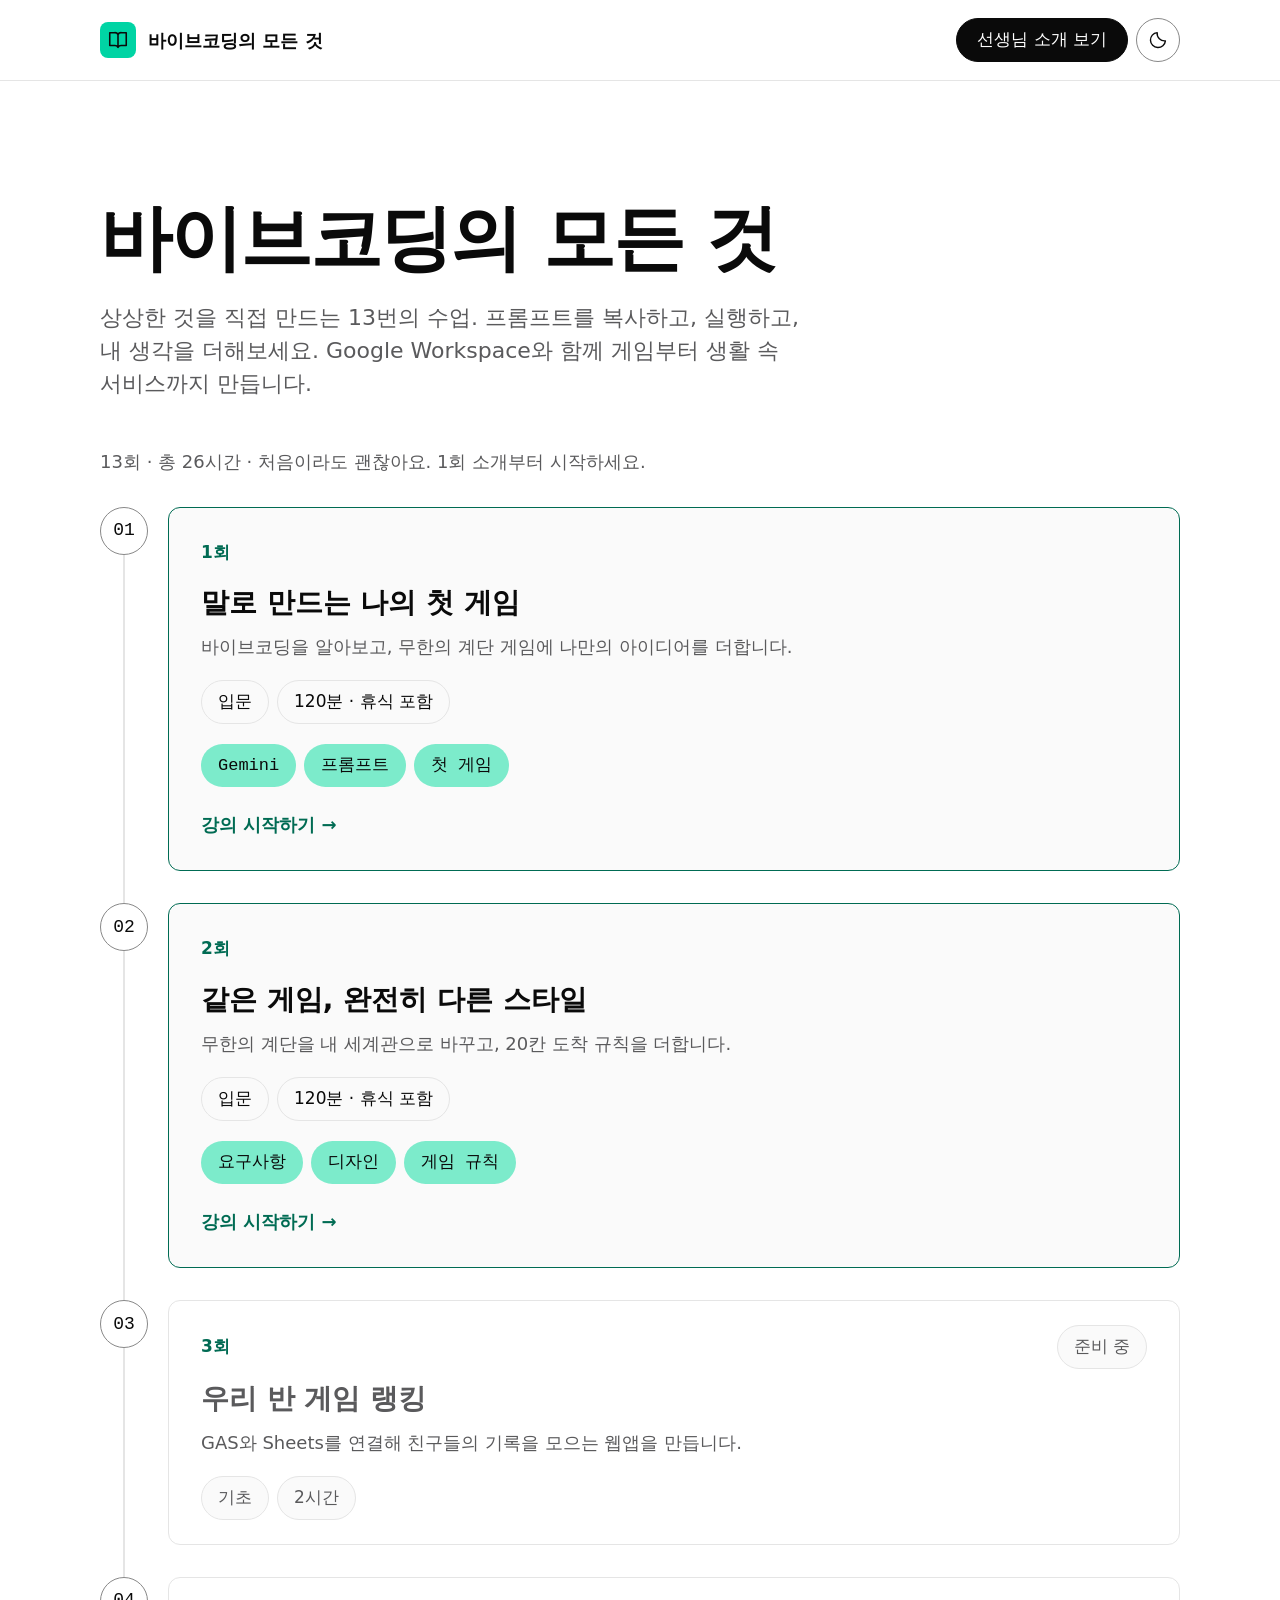
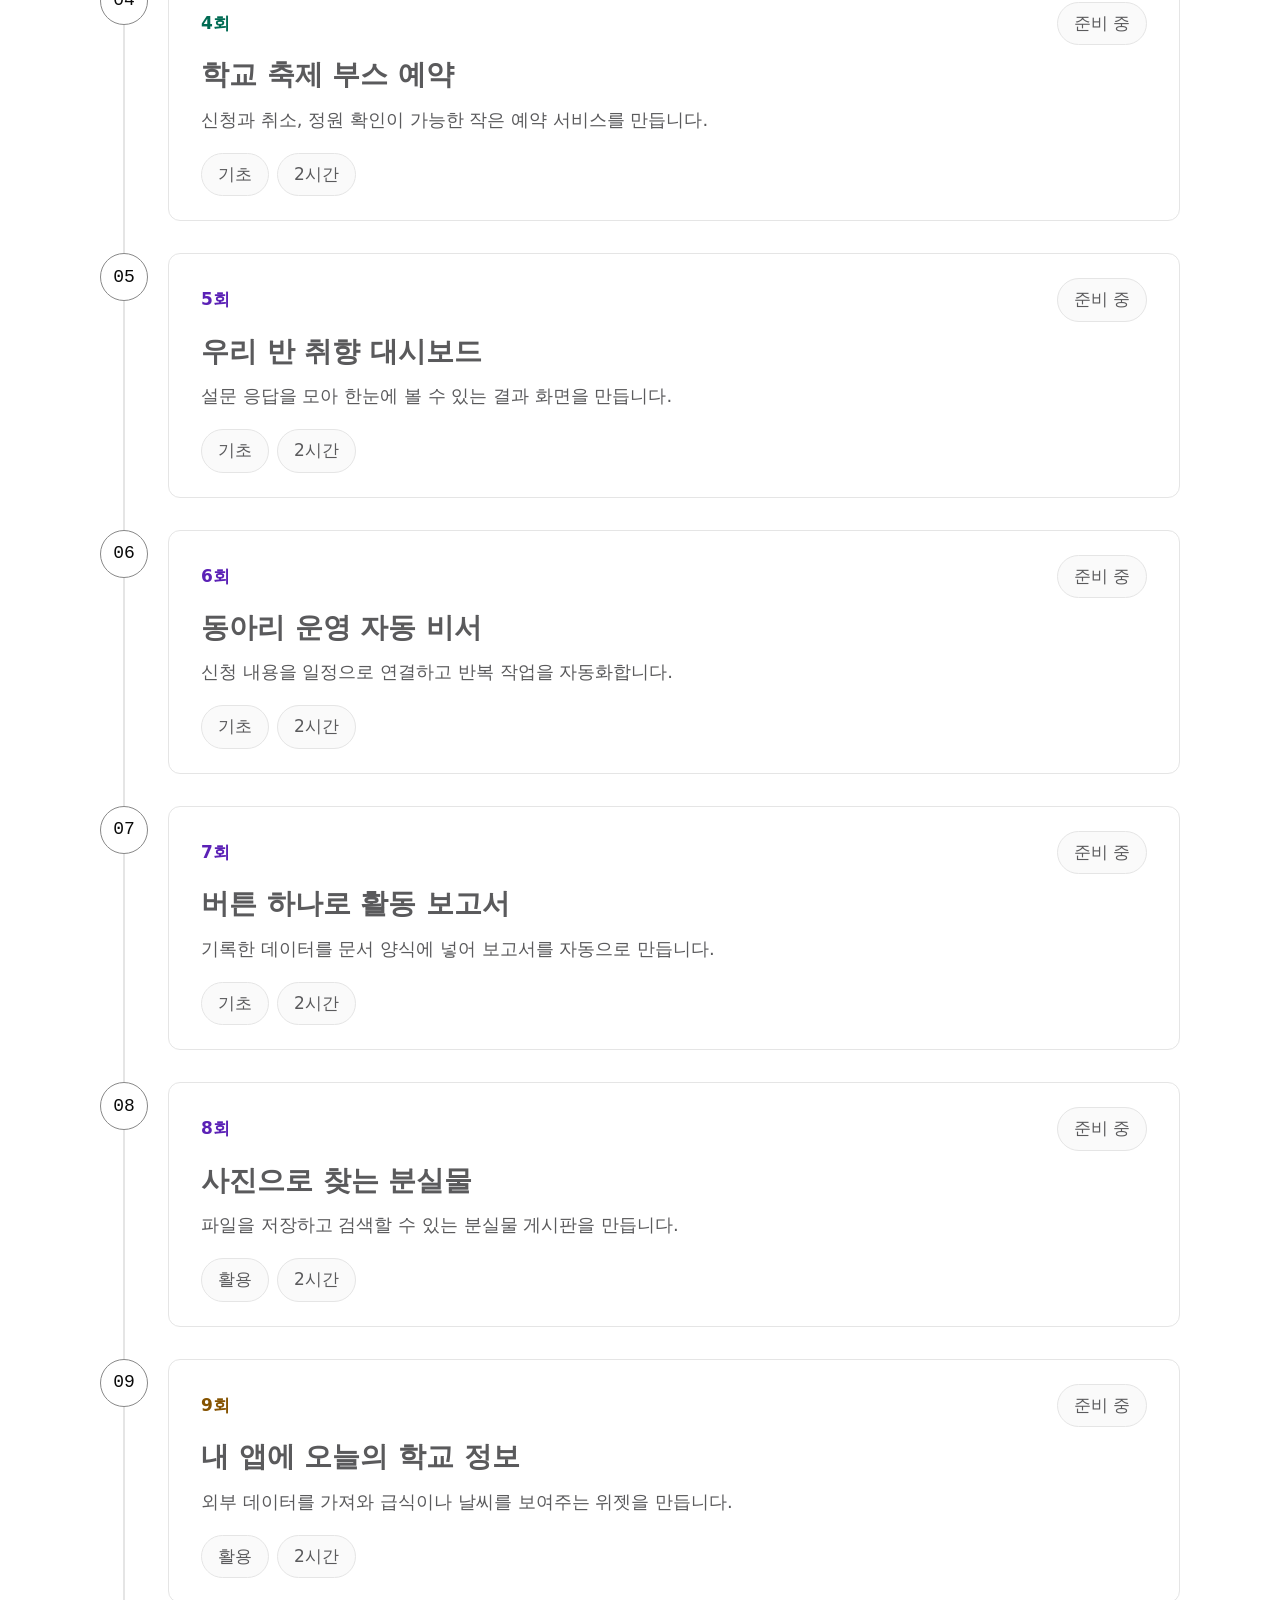
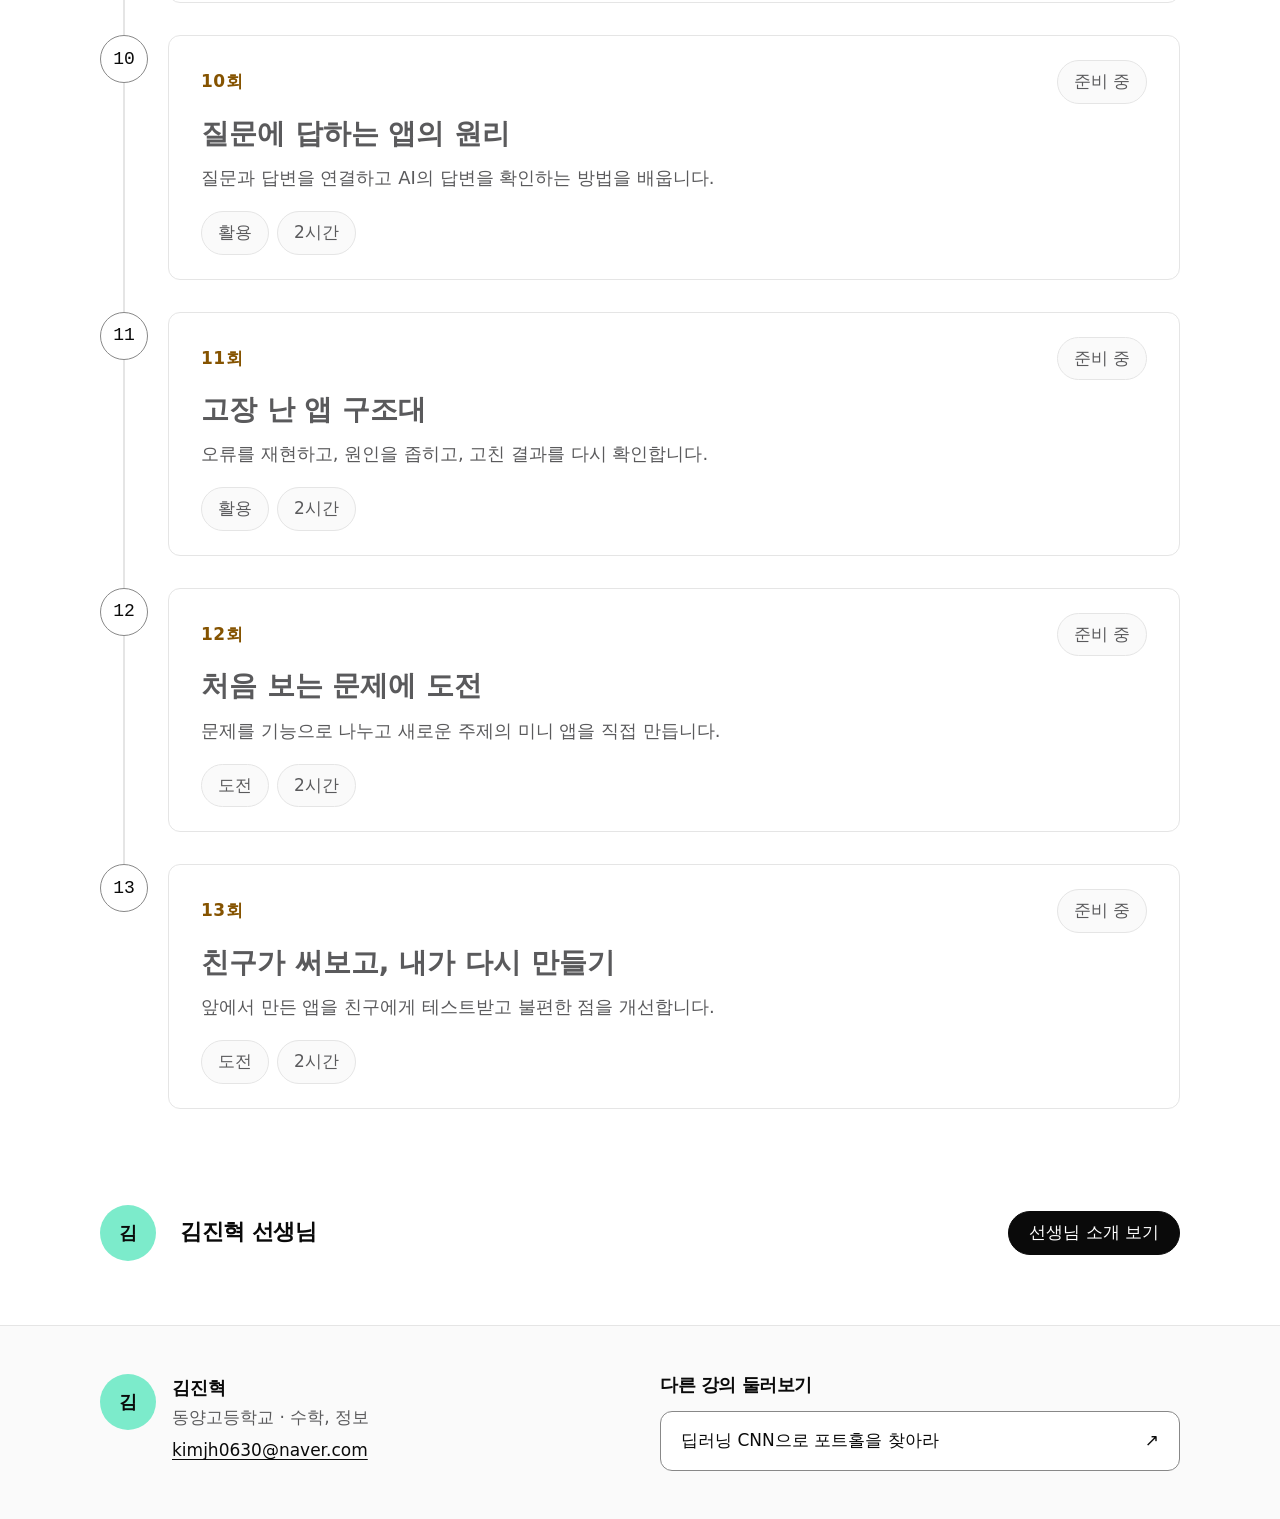
==== index.html @ 93f7975e "feat: 바이브코딩 강의 시리즈 구성 및 1·2회 자료 추가" ====
<!doctype html>
<html lang="ko">
<head>
  <meta charset="utf-8">
  <meta name="viewport" content="width=device-width, initial-scale=1">
  <meta name="description" content="Google Workspace와 함께 만드는 13회 바이브코딩 수업. 1회부터 차례대로 시작하세요.">
  <meta name="color-scheme" content="light dark">
  <title>바이브코딩의 모든 것</title>
  <link rel="icon" href="data:,">
  <link rel="stylesheet" href="assets/css/tokens.css">
  <link rel="stylesheet" href="assets/css/base.css">
  <link rel="stylesheet" href="assets/css/lecture.css">
  <!-- 일반 스크립트를 사용하므로 file://에서도 데이터를 읽을 수 있습니다. -->
  <script src="data/site.js" defer></script>
  <script src="assets/js/shared.js" defer></script>
  <script src="assets/js/widgets.js" defer></script>
</head>
<body>
  <a class="skip-link" href="#main">본문으로 건너뛰기</a>
  <div class="scroll-progress" aria-hidden="true"><div class="scroll-progress__fill" data-progress></div></div>
  <header class="site-header" data-header>
    <div class="container header-inner">
      <a class="brand" href="#top" aria-label="강의 처음으로">
        <span class="brand-mark" aria-hidden="true">
          <svg width="22" height="22" viewBox="0 0 24 24" fill="none" stroke="currentColor" stroke-width="1.7" stroke-linecap="round" stroke-linejoin="round"><path d="M12 5v15M3 4h5a4 4 0 0 1 4 2 4 4 0 0 1 4-2h5v14h-5a4 4 0 0 0-4 2 4 4 0 0 0-4-2H3Z"/></svg>
        </span>
        <span class="brand-title" data-lecture-title></span>
      </a>
      <!-- shared.js가 본문의 .lecture-section을 수집해 링크를 생성합니다. -->
      <nav class="section-nav" aria-label="강의 섹션" data-section-nav></nav>
      <div class="header-actions">
        <button class="button" type="button" data-presentation-toggle>발표 모드 <kbd>P</kbd></button>
        <button class="button button-primary" type="button" data-open-instructor>선생님 소개 보기</button>
        <button class="button button-icon" type="button" data-theme-toggle aria-label="테마 전환">
          <svg data-theme-icon width="20" height="20" viewBox="0 0 24 24" fill="none" stroke="currentColor" stroke-width="1.7" stroke-linecap="round" stroke-linejoin="round" aria-hidden="true"><path d="M20.9 13a9 9 0 0 1-9.9-9.9A9 9 0 1 0 20.9 13Z"/></svg>
        </button>
      </div>
    </div>
  </header>

  <main id="main" tabindex="-1"><div class="container"><section class="hero" id="top"><h1>바이브코딩의 모든 것</h1><p class="hero-subtitle">프롬프트를 복사하고, 실행하고, 내 생각을 더하는 13번의 수업.</p><p><a href="lesson-01/index.html">1회 · 말로 만드는 나의 첫 게임</a></p><p><a href="lesson-02/index.html">2회 · 같은 게임, 완전히 다른 스타일</a></p></section></div></main>

  <footer class="site-footer">
    <div class="container footer-grid">
      <div class="footer-instructor">
        <div data-instructor-avatar></div>
        <div>
          <strong data-instructor-name></strong>
          <p data-instructor-affiliation></p>
          <a class="footer-email" data-instructor-email></a>
        </div>
      </div>
      <div data-other-lectures-region>
        <h2 class="footer-heading">다른 강의 둘러보기</h2>
        <div class="other-lectures" data-other-lectures></div>
      </div>
    </div>
  </footer>
  <!-- 선생님 소개 모달의 내용은 shared.js가 SITE.instructor로 한 번만 생성합니다. -->
  <div class="sr-only" role="status" aria-live="polite" data-copy-status></div>
  <noscript>강의 정보와 인터랙션을 표시하려면 브라우저에서 JavaScript를 켜 주세요.</noscript>
</body>
</html>
---- assets/css/tokens.css ----
/* ★ 공통 자산: 템플릿 원본에서만 수정하고 sync-shared.sh 또는 sync-shared.ps1로 강의 저장소에 배포합니다.
 * DESIGN.md의 Mintlify 토큰과 교실·오프라인 적용 규칙을 구현하는 유일한 토큰 소스입니다.
 * 각 강의는 이 파일을 수정하지 않고 data/site.js에서 accent를 선택합니다.
 */
:root {
  color-scheme: light;
  --bg: #ffffff;
  --surface: #f7f7f7;
  --surface-2: #fafafa;
  --border: #e5e5e5;
  --text: #0a0a0a;
  --text-muted: #5a5a5c;
  --accent: #00d4a4;
  --accent-soft: #7cebcb;
  --accent-ink: #0a0a0a;
  --accent-text: #006b53;
  --warn: #855300;
  --warn-soft: #fff4df;
  --control-border: #888888;
  --code-bg: #1c1c1e;
  --code-text: #ffffff;
  --code-muted: #b3b3b3;
  --code-border: #5a5a5c;
  --code-highlight: #303b37;
  --syntax-keyword: #ceb5ff;
  --syntax-string: #7cebcb;
  --syntax-number: #ffd08a;
  --syntax-function: #a8d5ff;
  --backdrop: rgb(10 10 10 / 65%);
  --shadow-dialog: 0 24px 48px -8px rgb(0 0 0 / 24%);

  --font-sans: system-ui, "Pretendard", "Apple SD Gothic Neo", "Malgun Gothic", sans-serif;
  --font-mono: ui-monospace, "D2Coding", "Consolas", monospace;
  --font-body: 1.125rem; /* 18px: Mintlify subtitle, 교실 본문 최소 17px 충족 */
  --font-small: 1.0625rem;
  --font-code: 0.9375rem; /* 15px: 교실 코드 최소 크기 */
  --font-hero: 4.5rem;
  --font-section: 2.25rem;
  --font-card: 1.375rem;
  --weight-medium: 500;
  --weight-heading: 600;
  --leading-body: 1.5;
  --leading-hero: 1.05;
  --leading-heading: 1.2;
  --tracking-hero: -2px;
  --tracking-heading: -0.5px;

  --radius-sm: 6px;
  --radius-md: 8px;
  --radius-lg: 12px;
  --radius-pill: 9999px;
  --space-1: 4px;
  --space-2: 8px;
  --space-3: 12px;
  --space-4: 16px;
  --space-5: 20px;
  --space-6: 24px;
  --space-7: 32px;
  --space-8: 40px;
  --space-section-sm: 48px;
  --space-section: 64px;
  --space-section-lg: 96px;
  --space-hero: 120px;
  --maxw: 1080px;
  --header-offset: 88px; /* shared.js가 실제 헤더 높이에 맞춥니다. */
  --duration-fast: 180ms;
  --duration-reveal: 450ms;
  --reveal-distance: 16px;
}

/* 시스템 테마는 저장한 선택이 없을 때만 적용됩니다. */
@media (prefers-color-scheme: dark) {
  :root:not([data-theme="light"]) {
    color-scheme: dark;
    --bg: #0a0a0a;
    --surface: #1c1c1e;
    --surface-2: #141414;
    --border: #3a3a3c;
    --text: #ffffff;
    --text-muted: #b3b3b3;
    --warn: #ffd08a;
    --warn-soft: #332710;
  }
}

:root[data-theme="dark"] {
  color-scheme: dark;
  --bg: #0a0a0a;
  --surface: #1c1c1e;
  --surface-2: #141414;
  --border: #3a3a3c;
  --text: #ffffff;
  --text-muted: #b3b3b3;
  --warn: #ffd08a;
  --warn-soft: #332710;
}

/* 밝은 액센트 면에는 어두운 글자를 사용해 AA 대비를 확보합니다. */
[data-accent="neon-green"] {
  --accent: #00d4a4;
  --accent-soft: #7cebcb;
  --accent-text: #006b53;
}

[data-accent="violet"] {
  --accent: #a855f7;
  --accent-soft: #ede9fe;
  --accent-text: #5b21b6;
}

[data-accent="amber"] {
  --accent: #f59e0b;
  --accent-soft: #fff4df;
  --accent-text: #855300;
}

@media (prefers-color-scheme: dark) {
  :root:not([data-theme="light"]) [data-accent="neon-green"] { --accent-text: #7cebcb; }
  :root:not([data-theme="light"]) [data-accent="violet"] { --accent-text: #c4b5fd; }
  :root:not([data-theme="light"]) [data-accent="amber"] { --accent-text: #ffd08a; }
}

:root[data-theme="dark"] [data-accent="neon-green"] { --accent-text: #7cebcb; }
:root[data-theme="dark"] [data-accent="violet"] { --accent-text: #c4b5fd; }
:root[data-theme="dark"] [data-accent="amber"] { --accent-text: #ffd08a; }

@media (prefers-reduced-motion: reduce) {
  :root {
    --duration-fast: 0s;
    --duration-reveal: 0s;
    --reveal-distance: 0px;
  }
}
---- assets/css/base.css ----
/* ★ 공통 자산: 템플릿 원본에서만 수정하고 sync-shared.sh 또는 sync-shared.ps1로 강의 저장소에 배포합니다.
 * 공통 레이아웃·타이포·컴포넌트입니다. 강의별 변경은 lecture.css에 작성합니다.
 * 컬러·폰트·간격 값의 단일 소스는 tokens.css입니다.
 */
*, *::before, *::after { box-sizing: border-box; }
html { scroll-behavior: smooth; scroll-padding-top: var(--header-offset); }
body {
  margin: 0;
  background: var(--bg);
  color: var(--text);
  font-family: var(--font-sans);
  font-size: var(--font-body);
  line-height: var(--leading-body);
  overflow-wrap: anywhere;
  word-break: keep-all;
}
button, input, textarea, select { font: inherit; }
kbd { font: inherit; }
button, a { -webkit-tap-highlight-color: transparent; }
button { cursor: pointer; }
a { color: inherit; text-underline-offset: 0.2em; }
button, a { touch-action: manipulation; }
button:focus-visible, a:focus-visible, [tabindex]:focus-visible {
  outline: 3px solid var(--accent-text);
  outline-offset: 4px;
}
img, svg { display: block; max-width: 100%; }
svg { flex-shrink: 0; }
h1, h2, h3, p { margin: 0; }
h1, h2, h3 { font-weight: var(--weight-heading); text-wrap: balance; }
h1 { font-size: var(--font-hero); line-height: var(--leading-hero); letter-spacing: var(--tracking-hero); }
h2 { font-size: var(--font-section); line-height: var(--leading-heading); letter-spacing: var(--tracking-heading); }
h3 { font-size: var(--font-card); line-height: 1.3; }
[hidden] { display: none !important; }
::selection { color: var(--accent-ink); background: var(--accent-soft); }
.container { width: min(var(--maxw), calc(100% - var(--space-7) * 2)); margin-inline: auto; }
.sr-only {
  position: absolute;
  width: 1px;
  height: 1px;
  padding: 0;
  margin: -1px;
  overflow: hidden;
  clip-path: inset(50%);
  white-space: nowrap;
  border: 0;
}
.skip-link {
  position: fixed;
  top: var(--space-3);
  left: var(--space-4);
  z-index: 100;
  padding: var(--space-3) var(--space-5);
  border-radius: var(--radius-pill);
  color: var(--accent-ink);
  background: var(--accent);
  transform: translateY(-180%);
}
.skip-link:focus { transform: translateY(0); }
.scroll-progress { position: fixed; inset: 0 0 auto; height: 4px; z-index: 60; pointer-events: none; }
.scroll-progress__fill { width: 100%; height: 100%; background: var(--accent); transform: scaleX(0); transform-origin: left; }
.site-header { position: sticky; top: 0; z-index: 30; background: var(--bg); border-bottom: 1px solid var(--border); }
.header-inner { display: flex; align-items: center; gap: var(--space-5); min-height: 80px; padding-block: var(--space-3); }
.brand { display: flex; align-items: center; gap: var(--space-3); min-width: 0; margin-right: auto; text-decoration: none; font-weight: var(--weight-heading); }
.brand-mark { display: grid; place-items: center; flex-shrink: 0; width: 36px; height: 36px; color: var(--accent-ink); background: var(--accent); border-radius: var(--radius-md); }
.brand-title { max-width: 210px; overflow: hidden; text-overflow: ellipsis; white-space: nowrap; }
.section-menu { position: relative; flex-shrink: 0; }
.section-menu-controls { display: flex; align-items: center; gap: var(--space-3); }
.section-menu-toggle[aria-expanded="true"] { border-color: var(--accent-text); background: var(--surface); }
.hamburger-icon { display: grid; align-content: space-between; flex-shrink: 0; width: 20px; height: 16px; }
.hamburger-icon span { width: 100%; height: 2px; border-radius: var(--radius-pill); background: currentColor; }
.section-progress { min-width: 4.5em; color: var(--text-muted); font-family: var(--font-mono); font-size: var(--font-code); font-variant-numeric: tabular-nums; white-space: nowrap; }
.section-nav {
  position: absolute;
  top: calc(100% + var(--space-2));
  right: 0;
  z-index: 50;
  display: grid;
  gap: var(--space-1);
  width: min(360px, calc(100vw - var(--space-4) * 2));
  max-height: min(70vh, calc(100dvh - var(--header-offset) - var(--space-4)));
  padding: var(--space-2);
  overflow-y: auto;
  overscroll-behavior: contain;
  border: 1px solid var(--control-border);
  border-radius: var(--radius-lg);
  background: var(--bg);
  box-shadow: var(--shadow-dialog);
}
.section-nav a {
  display: flex;
  align-items: center;
  gap: var(--space-3);
  min-height: 48px;
  padding: var(--space-3) var(--space-4);
  border-radius: var(--radius-md);
  color: var(--text-muted);
  font-size: max(1rem, var(--font-small));
  font-weight: var(--weight-medium);
  text-decoration: none;
}
.section-nav a:hover { color: var(--text); background: var(--surface); }
.section-nav a[aria-current="location"] { color: var(--accent-ink); background: var(--accent-soft); }
.section-check { display: inline-grid; place-items: center; flex-shrink: 0; width: 1.5rem; height: 1.5rem; border-radius: var(--radius-pill); background: var(--accent-soft); color: var(--accent-ink); font-size: 0.875rem; font-weight: var(--weight-heading); }
.header-actions { display: flex; align-items: center; flex-shrink: 0; gap: var(--space-2); }
.button {
  display: inline-flex;
  align-items: center;
  justify-content: center;
  gap: var(--space-2);
  min-height: 44px;
  padding: var(--space-2) var(--space-5);
  border: 1px solid var(--control-border);
  border-radius: var(--radius-pill);
  background: var(--bg);
  color: var(--text);
  font-size: var(--font-small);
  font-weight: var(--weight-medium);
  text-decoration: none;
}
.button:hover { background: var(--surface); }
.button-primary { background: var(--text); border-color: var(--text); color: var(--bg); }
.button-primary:hover { background: var(--text-muted); }
.button-icon { width: 44px; padding: 0; flex-shrink: 0; }
.hero { padding-block: var(--space-section-lg) var(--space-section); }
.kicker { display: flex; align-items: center; gap: var(--space-2); font-size: var(--font-small); font-weight: var(--weight-heading); letter-spacing: 0.5px; color: var(--accent-text); }
.hero .kicker::before { content: ""; width: 8px; height: 8px; border-radius: var(--radius-pill); background: currentColor; }
.hero h1 { margin-top: var(--space-6); max-width: 960px; }
.hero-subtitle { margin-top: var(--space-6); color: var(--text-muted); font-size: 1.375rem; max-width: 720px; }
.hero-meta { display: flex; flex-wrap: wrap; gap: var(--space-2); margin-top: var(--space-7); }
.badge { display: inline-flex; align-items: center; gap: var(--space-2); padding: var(--space-2) var(--space-4); border: 1px solid var(--border); border-radius: var(--radius-pill); font-size: var(--font-small); background: var(--surface-2); }
.badge-tag { background: var(--accent-soft); border-color: transparent; color: var(--accent-ink); font-family: var(--font-mono); }
.hero-byline { display: flex; flex-wrap: wrap; align-items: center; gap: var(--space-3); margin-top: var(--space-7); color: var(--text-muted); font-size: var(--font-small); }
.text-button { padding: 0; border: 0; background: transparent; color: var(--text); font-size: inherit; text-decoration: underline; text-underline-offset: 0.2em; min-height: 44px; }
.lecture-section { padding-block: var(--space-section); border-top: 1px solid var(--border); scroll-margin-top: var(--space-4); }
.section-heading { margin-bottom: var(--space-7); }
.section-heading h2 { margin-top: var(--space-3); }
.section-description { margin-top: var(--space-4); color: var(--text-muted); }
.example-stack { display: grid; gap: var(--space-6); }
.card-grid { display: grid; grid-template-columns: repeat(3, minmax(0, 1fr)); gap: var(--space-4); }
.card { position: relative; display: block; padding: var(--space-6); border: 1px solid var(--border); border-radius: var(--radius-lg); background: var(--surface-2); color: var(--text); text-decoration: none; }
.card[status="ready"]:hover { background: var(--surface); border-color: var(--control-border); }
.card[status="coming"] { opacity: 0.58; pointer-events: none; cursor: not-allowed; }
.status-badge { position: absolute; top: var(--space-4); right: var(--space-4); padding: var(--space-1) var(--space-3); border-radius: var(--radius-pill); background: var(--border); color: var(--text); font-size: var(--font-code); font-weight: var(--weight-medium); }
.card[status="coming"] h3 { padding-right: 5.5rem; }
.card p { margin-top: var(--space-3); color: var(--text-muted); }
.media-figure { margin: 0; border: 1px solid var(--border); border-radius: var(--radius-lg); overflow: hidden; background: var(--surface-2); }
.media-figure img { width: 100%; height: auto; }
.figure-placeholder { display: grid; place-items: center; aspect-ratio: 16 / 9; padding: var(--space-6); background: var(--surface); color: var(--text-muted); font-family: var(--font-mono); font-size: var(--font-code); }
.media-figure figcaption { padding: var(--space-4) var(--space-5); color: var(--text-muted); font-size: var(--font-small); }
.callout { display: flex; gap: var(--space-3); padding: var(--space-5) var(--space-6); border: 1px solid var(--border); border-radius: var(--radius-lg); background: var(--surface); }
.callout-icon { display: grid; place-items: center; flex-shrink: 0; width: 28px; height: 28px; color: var(--accent-text); }
.callout strong { display: block; margin-bottom: var(--space-1); font-weight: var(--weight-heading); }
.callout p { color: var(--text-muted); }
.callout-warn { background: var(--warn-soft); }
.callout-warn .callout-icon, .callout-warn strong, .callout-warn p { color: var(--warn); }
code, pre { font-family: var(--font-mono); font-size: var(--font-code); word-break: normal; overflow-wrap: normal; }
:not(pre) > code { padding: 2px var(--space-1); border: 1px solid var(--border); border-radius: var(--radius-sm); background: var(--surface); }
pre[data-code] { margin: 0; padding: var(--space-5) 0; border-radius: var(--radius-md); overflow: auto; tab-size: 4; background: var(--code-bg); color: var(--code-text); line-height: 1.7; }
pre[data-code]:not([data-code-ready]) { padding: var(--space-5); }
.code-block { min-width: 0; overflow: hidden; background: var(--code-bg); color: var(--code-text); border-radius: var(--radius-md); }
.code-toolbar { display: flex; align-items: center; justify-content: space-between; gap: var(--space-4); padding: var(--space-2) var(--space-5); border-bottom: 1px solid var(--code-border); }
.code-label { color: var(--code-muted); font-family: var(--font-mono); font-size: var(--font-code); }
.copy-button { min-width: 76px; min-height: 44px; padding: var(--space-2) var(--space-3); border: 1px solid var(--code-muted); border-radius: var(--radius-pill); color: var(--code-text); background: transparent; font-size: var(--font-code); }
.copy-button:hover { background: var(--code-highlight); }
.code-block :focus-visible { outline-color: var(--code-text); }
.code-block pre { border-radius: 0; }
.code-block pre > code { display: block; width: max-content; min-width: 100%; }
.code-line { display: flex; min-height: 1.7em; padding-right: var(--space-5); }
.code-line.is-highlighted { background: var(--code-highlight); }
.line-number { flex: 0 0 3.5em; text-align: right; padding-inline: var(--space-2) var(--space-4); color: var(--code-muted); user-select: none; }
.line-content { white-space: pre; }
.syntax-comment { color: var(--code-muted); }
.syntax-keyword { color: var(--syntax-keyword); }
.syntax-string { color: var(--syntax-string); }
.syntax-number { color: var(--syntax-number); }
.syntax-function { color: var(--syntax-function); }
.site-footer { padding-block: var(--space-section-sm); border-top: 1px solid var(--border); background: var(--surface-2); }
.footer-grid { display: grid; grid-template-columns: 1fr 1fr; gap: var(--space-8); }
.footer-instructor { display: flex; gap: var(--space-4); align-items: flex-start; }
.footer-instructor p { margin-top: var(--space-1); color: var(--text-muted); font-size: var(--font-small); }
.footer-email { display: inline-block; margin-top: var(--space-2); font-size: var(--font-small); }
.footer-heading { font-size: var(--font-body); margin-bottom: var(--space-4); }
.other-lectures { display: grid; gap: var(--space-3); }
.lecture-link { display: flex; justify-content: space-between; align-items: center; gap: var(--space-4); padding: var(--space-4) var(--space-5); border: 1px solid var(--control-border); border-radius: var(--radius-lg); text-decoration: none; background: var(--bg); font-size: var(--font-small); }
.lecture-link:hover { background: var(--surface); }
.avatar { position: relative; display: grid; place-items: center; flex-shrink: 0; width: 56px; height: 56px; overflow: hidden; border-radius: var(--radius-pill); background: var(--accent-soft); color: var(--accent-ink); font-weight: var(--weight-heading); }
.avatar img { position: absolute; inset: 0; width: 100%; height: 100%; object-fit: cover; opacity: 0; }
.avatar img.is-loaded { opacity: 1; }
.avatar-large { width: 80px; height: 80px; font-size: 1.75rem; }
.instructor-dialog { width: min(640px, calc(100% - var(--space-7))); max-height: calc(100dvh - var(--space-7)); padding: var(--space-7); overflow: auto; border: 1px solid var(--border); border-radius: var(--radius-lg); background: var(--bg); color: var(--text); box-shadow: var(--shadow-dialog); }
.instructor-dialog::backdrop { background: var(--backdrop); }
.dialog-top { display: flex; justify-content: space-between; align-items: center; gap: var(--space-4); margin-bottom: var(--space-6); }
.dialog-top h2 { font-size: var(--font-card); letter-spacing: normal; }
.instructor-name { margin-top: var(--space-5); font-size: 1.75rem; }
.instructor-affiliation { margin-top: var(--space-2); color: var(--text-muted); }
.instructor-email { display: inline-block; margin-top: var(--space-3); }
.credentials { margin: var(--space-6) 0 0; padding-left: var(--space-5); }
.credentials li { padding-left: var(--space-1); }
.credentials li + li { margin-top: var(--space-3); }
.credentials li::marker { color: var(--accent-text); }
.is-reveal-pending { opacity: 0; transform: translateY(var(--reveal-distance)); }
.reveal-enabled { transition: opacity var(--duration-reveal) ease, transform var(--duration-reveal) ease; }
.presentation-hud { position: fixed; left: 50%; bottom: 14px; z-index: 75; display: flex; align-items: center; gap: 24px; max-width: calc(100% - 48px); padding: 10px 24px; border: 1px solid var(--code-border); border-radius: var(--radius-pill); background: var(--code-bg); color: var(--code-text); font-size: 18px; transform: translateX(-50%); white-space: nowrap; }
.presentation-blackout { position: fixed; inset: 0; z-index: 80; display: none; background: #000000; }
body.is-blackout .presentation-blackout { display: block; }
body.is-presenting { overflow: hidden; }
body.is-presenting > main,
body.is-presenting .site-header,
body.is-presenting .site-footer,
body.is-presenting .scroll-progress,
body.is-presenting .skip-link { display: none; }
.presentation-stage { --slide-body: 28px; --slide-code: 24px; --font-body: var(--slide-body); --font-small: var(--slide-body); --font-code: var(--slide-code); --font-card: var(--slide-body); position: fixed; inset: 0; z-index: 70; padding: 24px 5vw 78px; display: grid; grid-template-rows: auto minmax(0, 1fr); gap: 20px; background: var(--bg); color: var(--text); font-size: var(--slide-body); line-height: 1.5; }
.presentation-stage[hidden], .presentation-hud[hidden] { display: none; }
.presentation-stage .presentation-title { margin: 0; font-size: 44px; line-height: 1.2; letter-spacing: var(--tracking-heading); }
.presentation-viewport { min-height: 0; overflow-x: hidden; overflow-y: auto; overscroll-behavior: contain; display: flex; flex-direction: column; }
.presentation-fit-frame { flex: 0 0 auto; width: 100%; min-width: 0; position: relative; margin-block: auto; }
.presentation-content { width: 100%; min-width: 0; display: grid; gap: 20px; transform-origin: top center; }
.presentation-fit-frame.is-scaled { overflow: clip; }
.presentation-fit-frame.is-scaled > .presentation-content { position: absolute; inset: 0 0 auto; }
.presentation-content > * { min-width: 0; max-width: 100%; }
.presentation-content > .button { justify-self: start; }
.presentation-stage :is(p, li, td, th, summary, .section-description) { font-size: var(--slide-body); }
.presentation-stage :is(h3, h4, h5) { font-size: calc(var(--slide-body) * 1.15); line-height: 1.3; }
.presentation-stage .section-description { margin-top: 0; }
.presentation-stage .example-stack { gap: 16px; }
.presentation-stage .card { padding: 24px; }
.presentation-stage :is(code, pre, .code-label, .copy-button, .widget-code, .widget-math) { font-size: var(--slide-code); }
.presentation-stage .code-block { width: 100%; }
.presentation-stage pre[data-code] { max-height: none; padding-block: 10px; line-height: 1.25; overflow-x: auto; overflow-y: hidden; }
.presentation-stage .code-line { min-height: 1.25em; }
.presentation-stage .code-line.is-slide-line-hidden { display: none; }
.presentation-stage .code-toolbar { flex-wrap: wrap; gap: 10px; padding-block: 6px; }
.presentation-code-range { order: 1; margin-left: auto; font-size: 18px; color: var(--code-muted); }
.presentation-stage .code-toolbar .copy-button { order: 2; }
.presentation-stage .media-figure { justify-self: center; width: 100%; background: var(--bg); }
.presentation-stage .media-figure img { display: block; width: auto; max-width: 100%; height: auto; max-height: min(67vh, 650px); object-fit: contain; margin-inline: auto; }
.presentation-stage .media-figure figcaption { font-size: var(--slide-body); padding: 10px 20px; text-align: center; }
.presentation-stage .table-scroll { width: 100%; }
.presentation-stage .table-scroll :is(td, th) { font-size: min(var(--slide-body), 24px); }
.presentation-stage .is-reveal-pending { opacity: 1; transform: none; }
.presentation-overflow-hint { position: absolute; right: 5vw; bottom: 63px; margin: 0; padding: 6px 16px; background: var(--warn-soft); color: var(--warn); border: 2px solid var(--warn); font-size: 18px !important; z-index: 1; }
.presentation-viewport.has-overflow { border-block-end: 3px solid var(--warn); padding-bottom: 36px; }
.presentation-stage .interactive-widget { gap: 14px; padding: 18px; }
.presentation-stage .widget-note { font-size: var(--slide-body); }
.presentation-stage .widget-math { line-height: 1.4; }
.presentation-stage .widget-buttons .button { font-size: var(--slide-body); }
@media (prefers-reduced-motion: reduce) {
  .presentation-content { animation: none; transition: none; }
}

@media (max-width: 1100px) {
  .header-inner { gap: var(--space-3); }
  .brand-title { max-width: 155px; }
  .header-actions .button { padding-inline: var(--space-3); }
}

@media (max-width: 767px) {
  .container { width: calc(100% - var(--space-4) * 2); }
  .header-inner { display: grid; grid-template-columns: minmax(0, 1fr) auto; gap: var(--space-2); padding-block: var(--space-3) var(--space-2); }
  .brand { grid-column: 1; grid-row: 1; gap: var(--space-2); width: 100%; }
  .brand-mark { display: none; }
  .brand-title { max-width: 100%; font-size: var(--font-small); }
  .section-menu { grid-column: 2; grid-row: 1; justify-self: end; }
  .section-menu-label { display: none; }
  .section-menu-toggle { width: 44px; padding: 0; }
  .section-progress { min-width: 3.8em; font-size: 0.875rem; }
  .section-nav { position: fixed; top: calc(var(--header-offset) - var(--space-2)); right: var(--space-4); width: calc(100% - var(--space-4) * 2); }
  .header-actions .button { padding-inline: var(--space-3); }
  .header-actions .button-icon { padding: 0; }
  .header-actions { grid-column: 1 / -1; grid-row: 2; justify-content: flex-end; width: 100%; }
  .header-inner > .back-to-hub { grid-column: 1; grid-row: 1; justify-self: start; }
  .header-inner > .back-to-hub + .brand { grid-row: 2; }
  .header-inner > .back-to-hub ~ .section-menu { grid-row: 1 / span 2; align-self: center; }
  .header-inner > .back-to-hub ~ .header-actions { grid-row: 3; }
  .hero { padding-block: var(--space-section) var(--space-section-sm); }
  .hero h1 { font-size: 2.75rem; letter-spacing: var(--tracking-heading); }
  .hero-subtitle { font-size: var(--font-body); }
  .lecture-section { padding-block: var(--space-section-sm); }
  .card-grid { grid-template-columns: 1fr; }
  .card { padding: var(--space-5); }
  .callout { padding: var(--space-5); }
  .footer-grid { grid-template-columns: 1fr; gap: var(--space-7); }
  .instructor-dialog { padding: var(--space-6); }
  .code-toolbar { padding-inline: var(--space-4); }
  .presentation-hud { width: calc(100% - var(--space-4) * 2); justify-content: space-between; gap: var(--space-3); padding-inline: var(--space-4); white-space: normal; }
  body.is-presenting { font-size: 1.15rem; }
  body.is-presenting .card-grid { grid-template-columns: 1fr; }
}

@media (max-width: 479px) {
  .hero h1 { font-size: 2.25rem; }
  h2 { font-size: 1.75rem; }
}

/* 순번과 연결선이 있는 공통 레벨 학습 경로 */
.level-path { list-style: none; margin: 0; padding: 0; }
.level-path-step { position: relative; display: grid; grid-template-columns: 48px minmax(0, 1fr); gap: var(--space-5); padding-bottom: var(--space-7); }
.level-path-step:not(:last-child)::before { content: ""; position: absolute; left: 23px; top: 48px; bottom: 0; width: 2px; background: var(--border); }
.path-number { position: relative; display: grid; place-items: center; width: 48px; height: 48px; border: 1px solid var(--control-border); border-radius: var(--radius-pill); background: var(--bg); font-family: var(--font-mono); }
.level-card { display: grid; min-width: 0; border: 1px solid var(--border); border-radius: var(--radius-lg); background: var(--surface-2); text-decoration: none; overflow: hidden; }
.level-card.has-cover { grid-template-columns: minmax(0, 1.1fr) minmax(0, 1fr); }
.level-card[data-status="ready"]:hover { border-color: var(--accent-text); background: var(--surface); }
.level-card[data-status="coming"] { opacity: 0.58; cursor: default; }
.level-card-content { padding: var(--space-7); min-width: 0; }
.level-card-top { display: flex; justify-content: space-between; align-items: center; gap: var(--space-3); margin-bottom: var(--space-5); }
.level-card h3 { font-size: 1.75rem; }
.level-subtitle { color: var(--text-muted); margin-top: var(--space-3); }
.level-details, .level-tags { display: flex; flex-wrap: wrap; gap: var(--space-2); margin-top: var(--space-5); }
.level-cta { display: inline-block; margin-top: var(--space-6); color: var(--accent-text); font-weight: var(--weight-heading); }
.level-cover { width: 100%; height: auto; align-self: center; }
.hub-instructor { display: flex; flex-wrap: wrap; align-items: center; gap: var(--space-6); padding-block: var(--space-section); }
.hub-instructor h2 { font-size: var(--font-card); margin-block: var(--space-2); }
.hub-instructor > .button { margin-left: auto; }
.back-to-hub { flex-shrink: 0; font-size: var(--font-small); text-decoration: none; min-height: 44px; display: inline-flex; align-items: center; }
@media (max-width: 767px) {
  .level-path-step { grid-template-columns: 32px minmax(0, 1fr); gap: var(--space-3); }
  .path-number { width: 32px; height: 32px; font-size: var(--font-code); }
  .level-path-step:not(:last-child)::before { left: 15px; top: 32px; }
  .level-card.has-cover { grid-template-columns: 1fr; }
  .level-card-content { padding: var(--space-5); }
  .level-card h3 { font-size: var(--font-card); }
  .level-cover { order: -1; }
  .hub-instructor > .button { margin-left: 0; }
}

@media (prefers-reduced-motion: reduce) {
  html { scroll-behavior: auto; }
  *, *::before, *::after { animation: none !important; transition: none !important; scroll-behavior: auto !important; }
  .is-reveal-pending { opacity: 1; transform: none; }
}
---- assets/css/lecture.css ----
/* 강의 전용 스타일. 공통 토큰과 템플릿 자산은 변경하지 않습니다. */
.lesson-hero h1 { max-width: 850px; word-break: keep-all; }
.lesson-actions { display: flex; flex-wrap: wrap; gap: var(--space-3); margin-top: var(--space-6); }
.hero-promise { margin-top: var(--space-7); padding-block: var(--space-5); border-block: 1px solid var(--border); color: var(--text-muted); font-size: var(--font-small); }
.hero-promise strong { display: block; margin-top: var(--space-2); color: var(--text); font-size: var(--font-body); }
.example-stack > div > p + p { margin-top: var(--space-4); }
.lead-question { font-size: 2.5rem; font-weight: var(--weight-heading); line-height: 1.35; letter-spacing: var(--tracking-heading); margin-bottom: var(--space-6); }
.intro-statement { max-width: 850px; }
.role-comparison { display: grid; grid-template-columns: 1fr 1fr; gap: var(--space-8); padding-block: var(--space-6); border-block: 1px solid var(--border); }
.role-comparison h3 { margin-block: var(--space-3); }
.role-comparison p:last-child { line-height: 1.8; }
.build-cycle { list-style: none; display: grid; grid-template-columns: repeat(4, 1fr); gap: var(--space-5); margin: 0; padding: var(--space-6) 0; border-block: 1px solid var(--border); }
.build-cycle strong, .build-cycle span { display: block; }
.build-cycle strong { margin-bottom: var(--space-2); color: var(--accent-text); }
.build-cycle span, .after-note { color: var(--text-muted); }
.after-note { margin-top: var(--space-5); }
.possibility-list p { padding-block: var(--space-3); }
.possibility-list strong { color: var(--accent-text); }
.instruction-list { padding-left: var(--space-6); margin-block: var(--space-4); }
.instruction-list li { padding-left: var(--space-2); }
.instruction-list li + li { margin-top: var(--space-5); }
.instruction-list span { display: block; margin-top: var(--space-2); color: var(--text-muted); }
.instruction-list li::marker { color: var(--accent-text); font-weight: var(--weight-heading); }
.route-strip { padding: var(--space-6); border-block: 1px solid var(--border); background: var(--surface-2); }
.lesson-details { border: 1px solid var(--border); border-radius: var(--radius-lg); padding: var(--space-5); }
.lesson-details summary { min-height: 44px; cursor: pointer; font-weight: var(--weight-heading); }
.prompt-purpose h3 { margin-bottom: var(--space-4); }
.prompt-block { font-family: var(--font-sans); font-size: var(--font-small); }
.prompt-block > code { width: 100% !important; font: inherit; }
.prompt-block .code-line { padding-inline: var(--space-6); }
.prompt-block .line-number { display: none; }
.prompt-block .line-content { min-width: 0; white-space: pre-wrap; overflow-wrap: anywhere; }
.code-block:has(.prompt-block) .code-toolbar { padding-block: var(--space-3); }
.code-block:has(.prompt-block) .code-label { font-family: var(--font-sans); font-size: var(--font-small); }
.code-block:has(.prompt-block) .copy-button { font-family: var(--font-sans); font-size: var(--font-small); }
.check-panel { border-block: 1px solid var(--border); padding-block: var(--space-6); }
.check-list { display: grid; gap: var(--space-3); margin-top: var(--space-3); }
.check-list label { display: flex; align-items: flex-start; gap: var(--space-3); padding-block: var(--space-3); cursor: pointer; }
.check-list input { flex: 0 0 22px; width: 22px; height: 22px; margin: 3px 0 0; accent-color: var(--accent-text); }
.check-summary { color: var(--accent-text); font-weight: var(--weight-heading); margin-top: var(--space-5); }
.rest-section { background: var(--surface-2); padding-inline: var(--space-6); border-radius: var(--radius-lg); }
.muted-example { color: var(--text-muted); }
.specific-example { padding-block: var(--space-5); font-size: var(--font-card); font-weight: var(--weight-heading); }
.reflection-panel { display: grid; gap: var(--space-3); }
.reflection-panel label { font-weight: var(--weight-heading); }
.reflection-panel textarea { resize: vertical; min-height: 88px; width: 100%; max-width: 100%; padding: var(--space-4); border: 1px solid var(--control-border); border-radius: var(--radius-md); background: var(--surface-2); color: var(--text); font: inherit; }
.reflection-panel textarea::placeholder { color: var(--text-muted); opacity: 1; }
.reflection-panel label:not(:first-child) { margin-top: var(--space-4); }
.note-storage { color: var(--text-muted); font-size: var(--font-small); }
.closing-note { padding-block: var(--space-6); }
.lesson-bottom-nav { display: flex; align-items: center; flex-wrap: wrap; gap: var(--space-5); border-top: 1px solid var(--border); padding-top: var(--space-6); }
.lesson-bottom-nav p { flex: 1 1 280px; color: var(--text-muted); font-size: var(--font-small); }

/* 방향을 바꾸고 한 칸씩 올라가는 무한의 계단 체험 */
.stairs-game { display: grid; gap: var(--space-4); border: 1px solid var(--border); border-radius: var(--radius-lg); padding: var(--space-6); background: var(--surface-2); }
.game-topline { display: flex; align-items: center; justify-content: space-between; flex-wrap: wrap; gap: var(--space-3); }
.game-topline h3 { font-size: var(--font-card); }
.game-topline p { color: var(--text-muted); font-size: var(--font-small); }
.stairs-scoreboard { display: flex; align-items: center; flex-wrap: wrap; gap: var(--space-3) var(--space-5); }
.stairs-score { color: var(--accent-text); font-size: var(--font-card); }
.stairs-best { margin-left: auto; color: var(--text-muted); }
.stairs-board { overflow: hidden; width: 100%; border: 2px solid var(--control-border); border-radius: var(--radius-lg); background: var(--code-bg); }
.stairs-board:focus-visible { outline: 3px solid var(--accent-text); outline-offset: var(--space-1); }
.stairs-board svg { display: block; width: 100%; height: 310px; }
.stairs-step { fill: var(--code-muted); }
.stairs-step.is-next { fill: var(--code-text); }
.stairs-step.is-current { fill: var(--accent); }
.stairs-body, .stairs-head { fill: var(--accent-soft); }
.stairs-eye { fill: var(--accent-ink); }
.stairs-pointer { fill: var(--code-text); }
.stairs-status { font-weight: var(--weight-heading); }
.stairs-game[data-state="over"] .stairs-status { color: var(--warn); }
.stairs-controls { display: grid; grid-template-columns: 1fr 1fr auto; gap: var(--space-3); }
.stairs-controls .button { min-height: 48px; justify-content: center; font-size: var(--font-body); touch-action: manipulation; }
.stairs-controls .button:disabled { opacity: 0.5; cursor: default; }
.game-help { color: var(--text-muted); font-size: var(--font-small); }

/* 2회: 같은 조작을 유지하며 화면의 차이를 비교합니다. */
.remix-lab { display: grid; gap: var(--space-4); }
.remix-choices { display: flex; flex-wrap: wrap; gap: var(--space-3); }
.remix-choices .button { font-size: var(--font-small); min-height: 44px; }
.remix-choices [aria-pressed="true"] { background: var(--accent-soft); color: var(--accent-ink); border-color: var(--accent-text); }
.remix-feedback { font-size: var(--font-small); color: var(--text-muted); }
.remix-preview[data-remix="space"] .stairs-step { rx: 7px; }
.remix-preview[data-remix="space"] .stairs-board { border-style: dashed; }
.remix-preview[data-remix="library"] .stairs-step { rx: 0; stroke: var(--code-bg); stroke-width: 3px; }
.remix-preview[data-remix="library"] .stairs-body { rx: 0; }
.stairs-game[data-state="won"] .stairs-status { color: var(--accent-text); }
.spec-grid { display: grid; grid-template-columns: repeat(3, 1fr); gap: var(--space-6); border-block: 1px solid var(--border); padding-block: var(--space-6); }
.spec-grid h3 { margin-bottom: var(--space-3); }
.spec-grid p { color: var(--text-muted); }
.screen-plan { display: grid; gap: var(--space-3); border: 1px solid var(--control-border); border-radius: var(--radius-lg); padding: var(--space-5); }
.screen-plan p { padding: var(--space-4); background: var(--surface-2); }
.screen-plan strong { margin-right: var(--space-4); color: var(--accent-text); }
.test-scenarios { display: grid; gap: var(--space-5); }
.test-scenarios > div { padding-block: var(--space-3); border-bottom: 1px solid var(--border); }
.test-scenarios h3 { margin-bottom: var(--space-2); }
.version-trail { display: flex; flex-wrap: wrap; gap: var(--space-5); padding-block: var(--space-6); }
.version-trail p { flex: 1 1 200px; padding: var(--space-5); background: var(--surface-2); border-radius: var(--radius-md); }
.version-trail strong { display: block; margin-bottom: var(--space-2); color: var(--accent-text); }
.presentation-stage :is(.remix-choices .button, .remix-feedback) { font-size: var(--slide-body); }
.presentation-stage .remix-lab .stairs-board svg { height: 230px; }

/* 시리즈 목록: 준비 중 콘텐츠는 링크를 만들지 않습니다. */
[data-page="hub"] .hero { padding-bottom: var(--space-section-sm); }
[data-page="hub"] .hero h1 { max-width: 850px; }
.level-card[data-status="coming"] { opacity: 1; background: var(--bg); color: var(--text-muted); }
.level-card[data-status="coming"] h3 { color: var(--text-muted); }
.level-card[data-status="coming"] .level-card-content { padding-block: var(--space-6); }
.level-card[data-status="coming"] .level-card-top { margin-bottom: var(--space-3); }
.level-card[data-status="coming"] .level-tags { display: none; }
.level-card[data-status="ready"] { border-color: var(--accent-text); }
.hub-series-note { margin-bottom: var(--space-7); color: var(--text-muted); }

/* 발표 모드에서도 프롬프트 전문과 입력 컨트롤을 읽을 수 있게 유지합니다. */
.presentation-stage .lead-question { font-size: 44px; }
.presentation-stage pre.prompt-block { font-size: var(--slide-code); }
.presentation-stage .code-block:has(.prompt-block) :is(.code-label, .copy-button) { font-size: var(--slide-code); }
.presentation-stage .stairs-board svg { height: 280px; }
.presentation-stage :is(.stairs-scoreboard, .stairs-status, .game-help, .game-topline p, .check-summary, .note-storage, .stairs-controls .button) { font-size: var(--slide-body); }
.presentation-stage .reflection-panel textarea { font-size: var(--slide-body); }
.presentation-stage .role-comparison { padding-block: var(--space-5); }

@media (max-width: 767px) {
  .header-actions .button { white-space: nowrap; }
  .header-actions [data-presentation-toggle] kbd { display: none; }
  .lead-question { font-size: 1.75rem; }
  .role-comparison { grid-template-columns: 1fr; gap: var(--space-6); }
  .spec-grid { grid-template-columns: 1fr; }
  .role-comparison > div + div { padding-top: var(--space-5); border-top: 1px solid var(--border); }
  .build-cycle { grid-template-columns: 1fr 1fr; }
  .stairs-game { padding: var(--space-4); }
  .stairs-board svg { height: auto; aspect-ratio: 600 / 310; }
  .stairs-controls { grid-template-columns: 1fr 1fr; }
  .stairs-start { grid-column: 1 / -1; }
  .stairs-controls .button { padding-inline: var(--space-2); font-size: var(--font-small); }
  .game-topline { align-items: flex-start; }
  .prompt-block .code-line { padding-inline: var(--space-4); }
  .code-block:has(.prompt-block) .code-toolbar { flex-wrap: wrap; gap: var(--space-2); }
  .rest-section { padding-inline: var(--space-4); }
  .route-strip { padding-inline: var(--space-4); }
  .lesson-actions .button { flex: 1 1 auto; justify-content: center; }
}
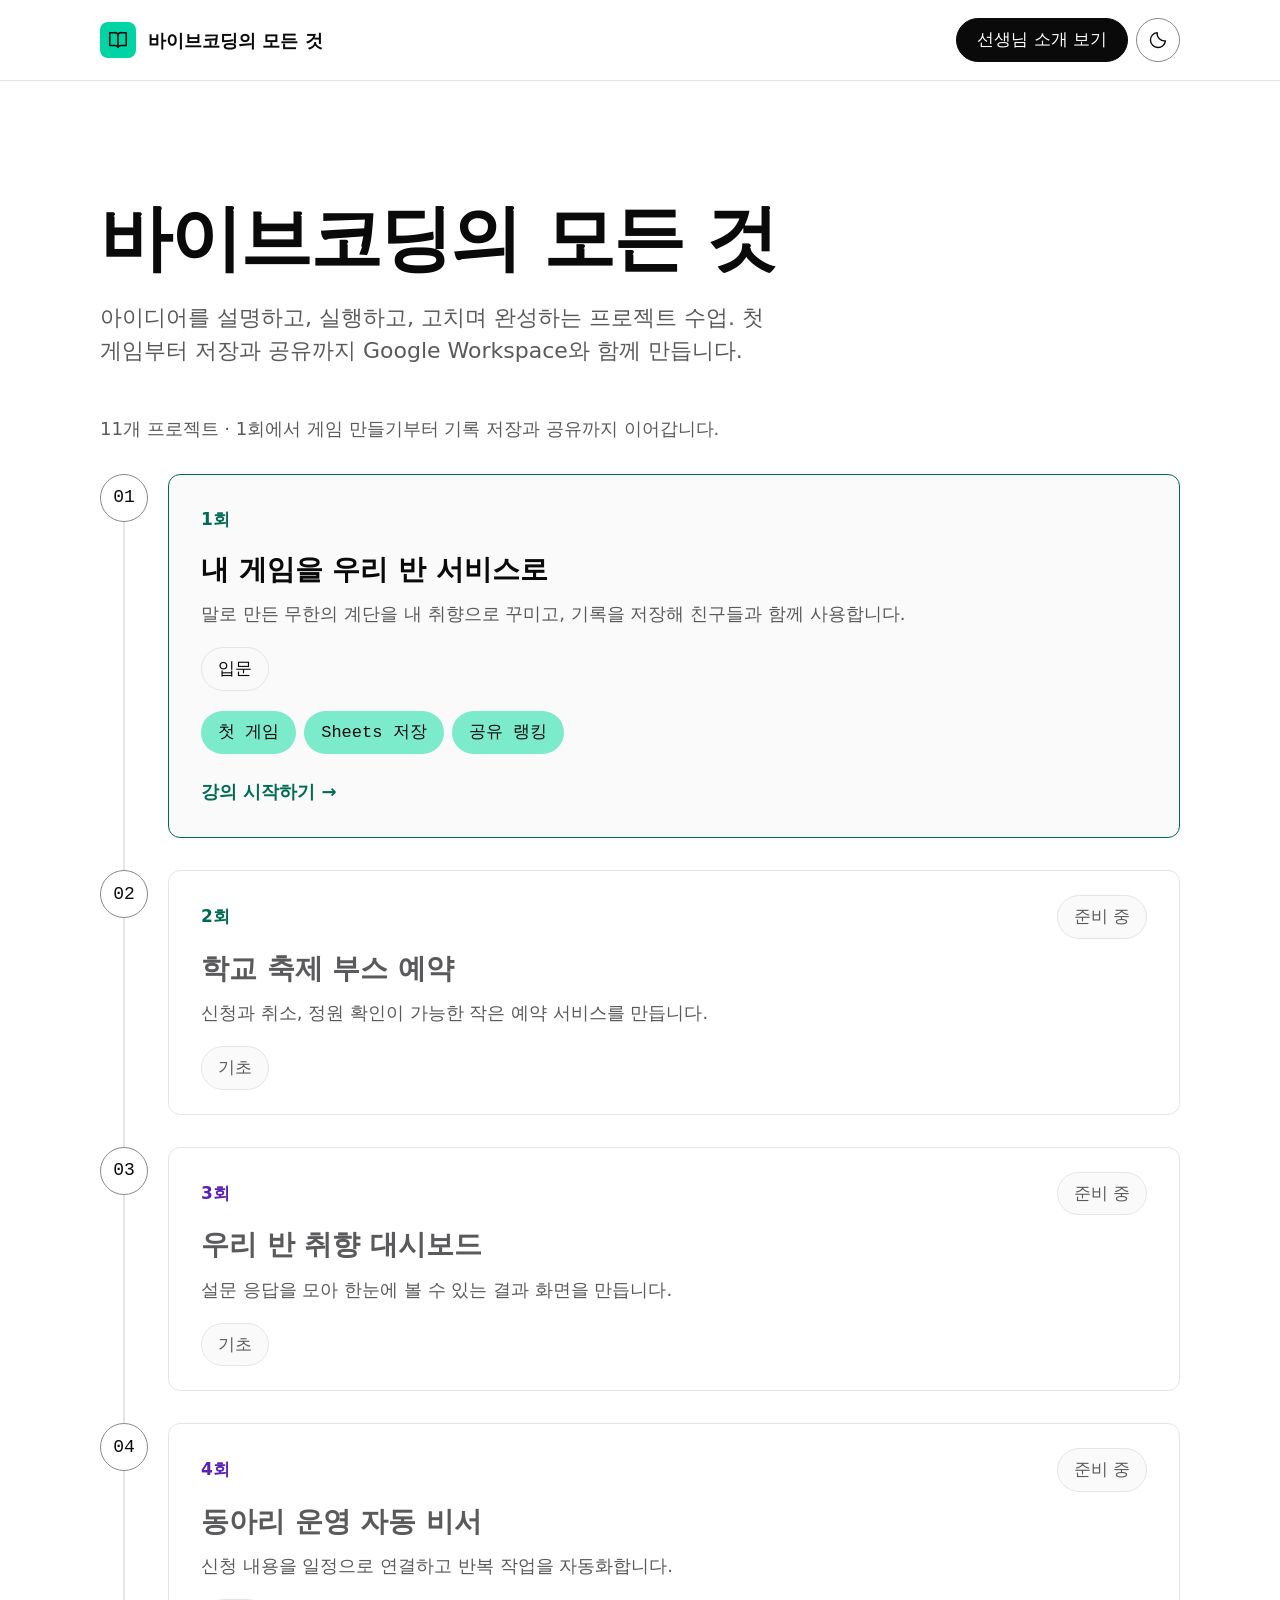
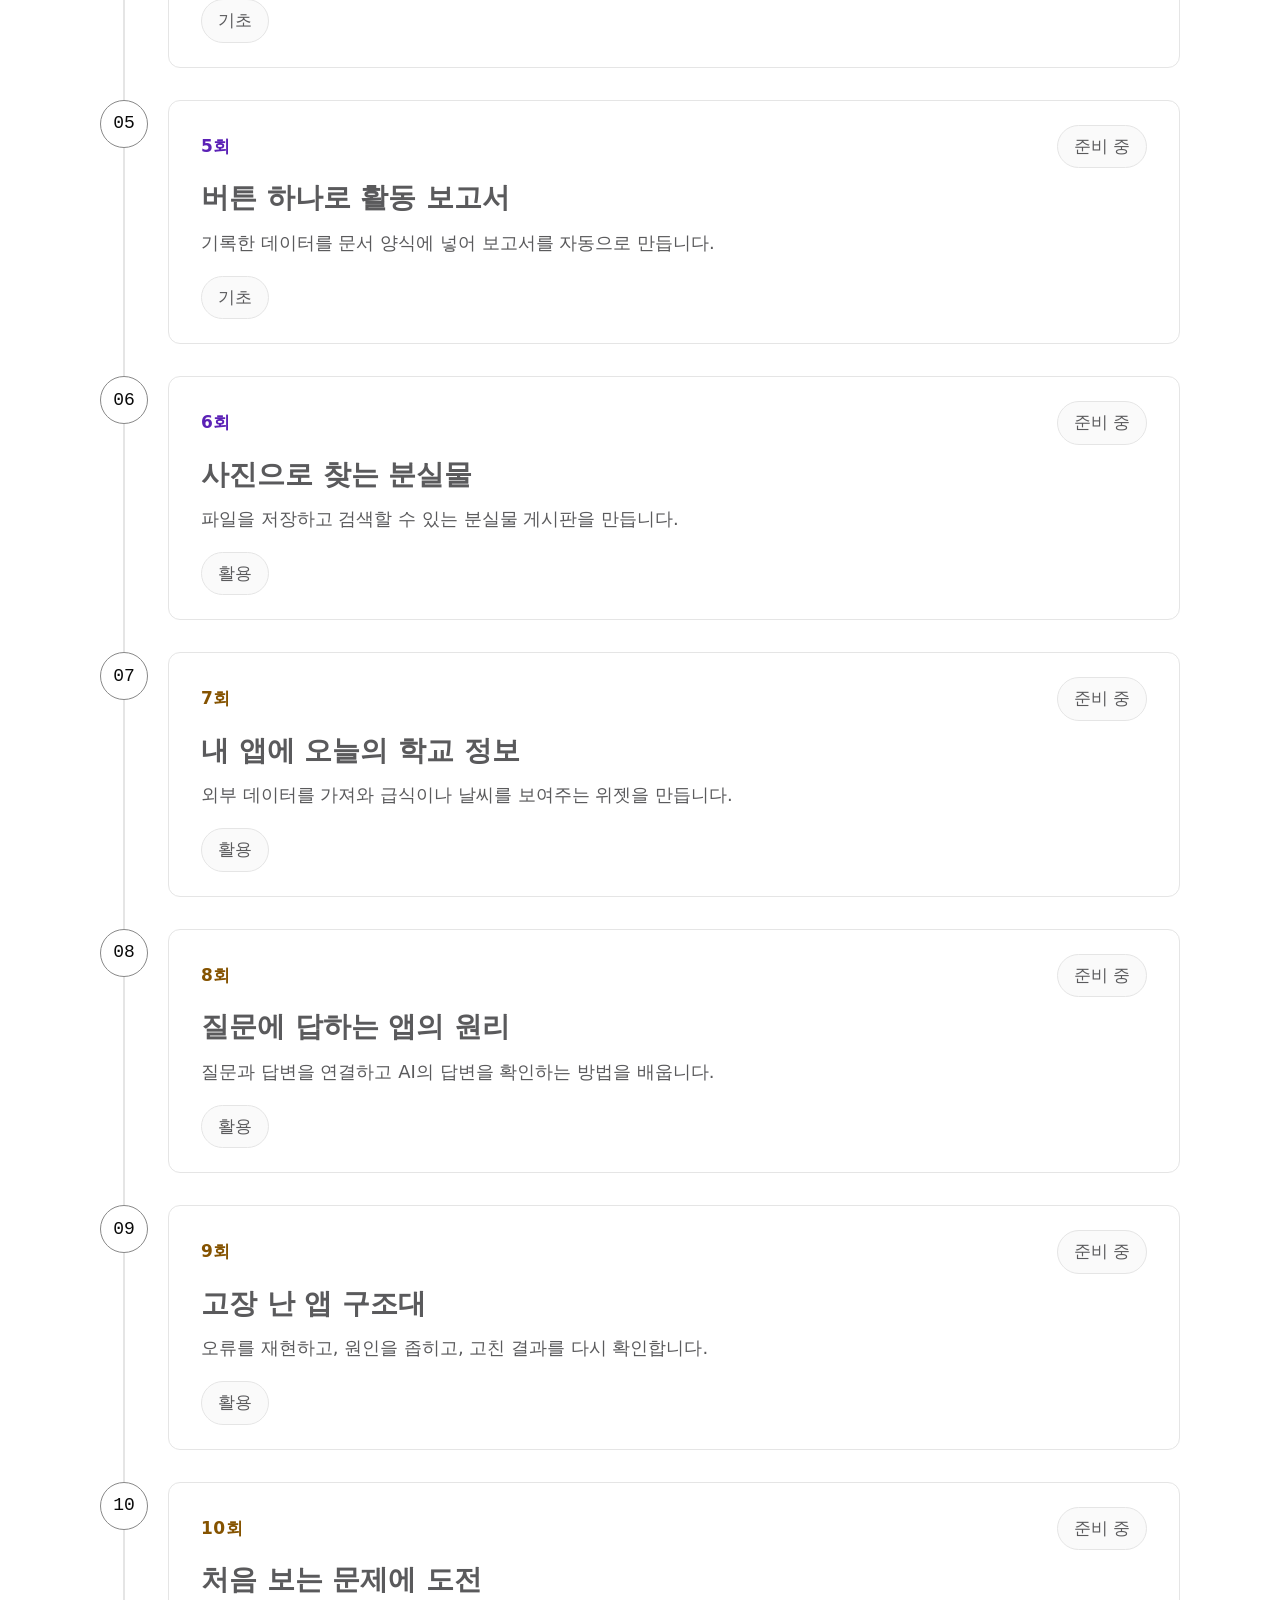
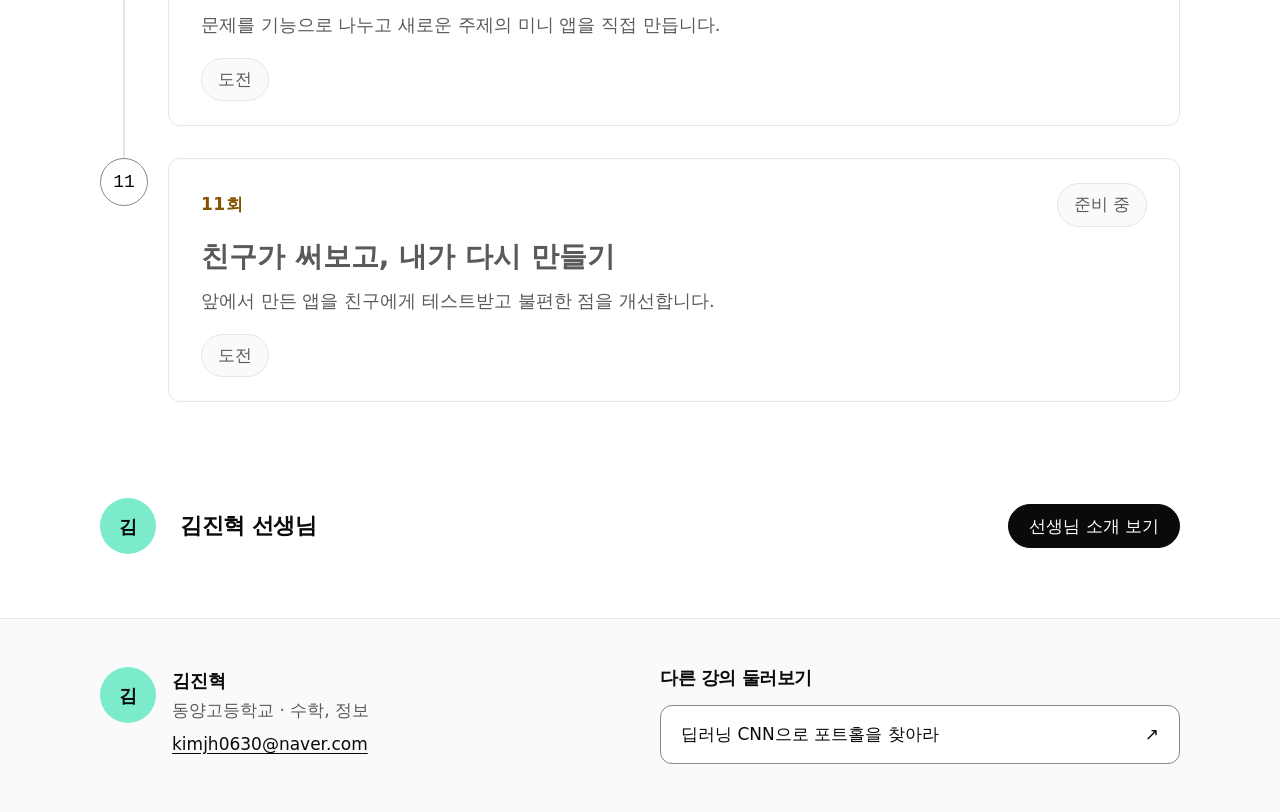
==== commit b5ee7e13: "feat: 1~3회 강의를 게임 제작·저장·공유 프로젝트로 통합" ====
--- a/index.html
+++ b/index.html
@@ -3,7 +3,7 @@
 <head>
   <meta charset="utf-8">
   <meta name="viewport" content="width=device-width, initial-scale=1">
-  <meta name="description" content="Google Workspace와 함께 만드는 13회 바이브코딩 수업. 1회부터 차례대로 시작하세요.">
+  <meta name="description" content="Google Workspace와 함께 아이디어를 완성하는 바이브코딩 프로젝트 수업. 1회에서 게임 제작부터 저장과 공유까지 연결합니다.">
   <meta name="color-scheme" content="light dark">
   <title>바이브코딩의 모든 것</title>
   <link rel="icon" href="data:,">
@@ -38,7 +38,7 @@
     </div>
   </header>
 
-  <main id="main" tabindex="-1"><div class="container"><section class="hero" id="top"><h1>바이브코딩의 모든 것</h1><p class="hero-subtitle">프롬프트를 복사하고, 실행하고, 내 생각을 더하는 13번의 수업.</p><p><a href="lesson-01/index.html">1회 · 말로 만드는 나의 첫 게임</a></p><p><a href="lesson-02/index.html">2회 · 같은 게임, 완전히 다른 스타일</a></p></section></div></main>
+  <main id="main" tabindex="-1"><div class="container"><section class="hero" id="top"><h1>바이브코딩의 모든 것</h1><p class="hero-subtitle">만들고, 꾸미고, 저장하고, 함께 사용하는 프로젝트 수업.</p><p><a href="lesson-01/index.html">1회 · 내 게임을 우리 반 서비스로</a></p><p>기존 1~3회 내용을 하나의 첫 프로젝트로 통합했습니다. 이후 주제는 순서대로 공개합니다.</p></section></div></main>
 
   <footer class="site-footer">
     <div class="container footer-grid">
--- a/assets/css/lecture.css
+++ b/assets/css/lecture.css
@@ -102,6 +102,27 @@
 .presentation-stage .remix-lab .stairs-board svg { height: 230px; }
 
 /* 시리즈 목록: 준비 중 콘텐츠는 링크를 만들지 않습니다. */
+.ranking-lab { display: grid; gap: var(--space-4); padding: var(--space-6); border: 1px solid var(--border); border-radius: var(--radius-lg); background: var(--surface-2); }
+.ranking-caption { color: var(--text-muted); font-size: var(--font-small); }
+.ranking-form { display: grid; grid-template-columns: 1fr 1fr; gap: var(--space-4); }
+.ranking-form label { display: grid; gap: var(--space-2); }
+.ranking-form input { width: 100%; min-width: 0; min-height: 48px; padding: var(--space-3); font: inherit; background: var(--bg); color: var(--text); border: 1px solid var(--control-border); border-radius: var(--radius-md); }
+.ranking-actions { grid-column: 1 / -1; display: flex; flex-wrap: wrap; gap: var(--space-3); }
+.ranking-actions .button { min-height: 44px; font-size: var(--font-small); }
+.ranking-actions .button:disabled { opacity: 0.55; cursor: default; }
+.ranking-status { font-weight: var(--weight-heading); }
+.ranking-tables { display: grid; grid-template-columns: 1fr 1fr; gap: var(--space-6); }
+.ranking-tables table { width: 100%; border-collapse: collapse; }
+.ranking-tables caption { text-align: left; font-weight: var(--weight-heading); margin-bottom: var(--space-3); }
+.ranking-tables :is(th, td) { padding: var(--space-2); text-align: left; border-bottom: 1px solid var(--border); overflow-wrap: anywhere; }
+.data-route { display: grid; grid-template-columns: repeat(3, 1fr); gap: var(--space-5); padding-block: var(--space-6); }
+.data-route > div { padding: var(--space-5); background: var(--surface-2); border: 1px solid var(--border); border-radius: var(--radius-md); }
+.data-route h3 { margin-bottom: var(--space-3); }
+.file-contract { padding-block: var(--space-4); border-bottom: 1px solid var(--border); }
+.source-note { font-size: var(--font-small); color: var(--text-muted); margin-top: var(--space-4); }
+.presentation-stage :is(.ranking-caption, .ranking-actions .button, .source-note) { font-size: var(--slide-body); }
+.presentation-stage .ranking-form input { font-size: var(--slide-body); }
+
 [data-page="hub"] .hero { padding-bottom: var(--space-section-sm); }
 [data-page="hub"] .hero h1 { max-width: 850px; }
 .level-card[data-status="coming"] { opacity: 1; background: var(--bg); color: var(--text-muted); }
@@ -127,6 +148,8 @@
   .lead-question { font-size: 1.75rem; }
   .role-comparison { grid-template-columns: 1fr; gap: var(--space-6); }
   .spec-grid { grid-template-columns: 1fr; }
+  .ranking-tables, .data-route { grid-template-columns: 1fr; }
+  .ranking-lab { padding: var(--space-4); }
   .role-comparison > div + div { padding-top: var(--space-5); border-top: 1px solid var(--border); }
   .build-cycle { grid-template-columns: 1fr 1fr; }
   .stairs-game { padding: var(--space-4); }
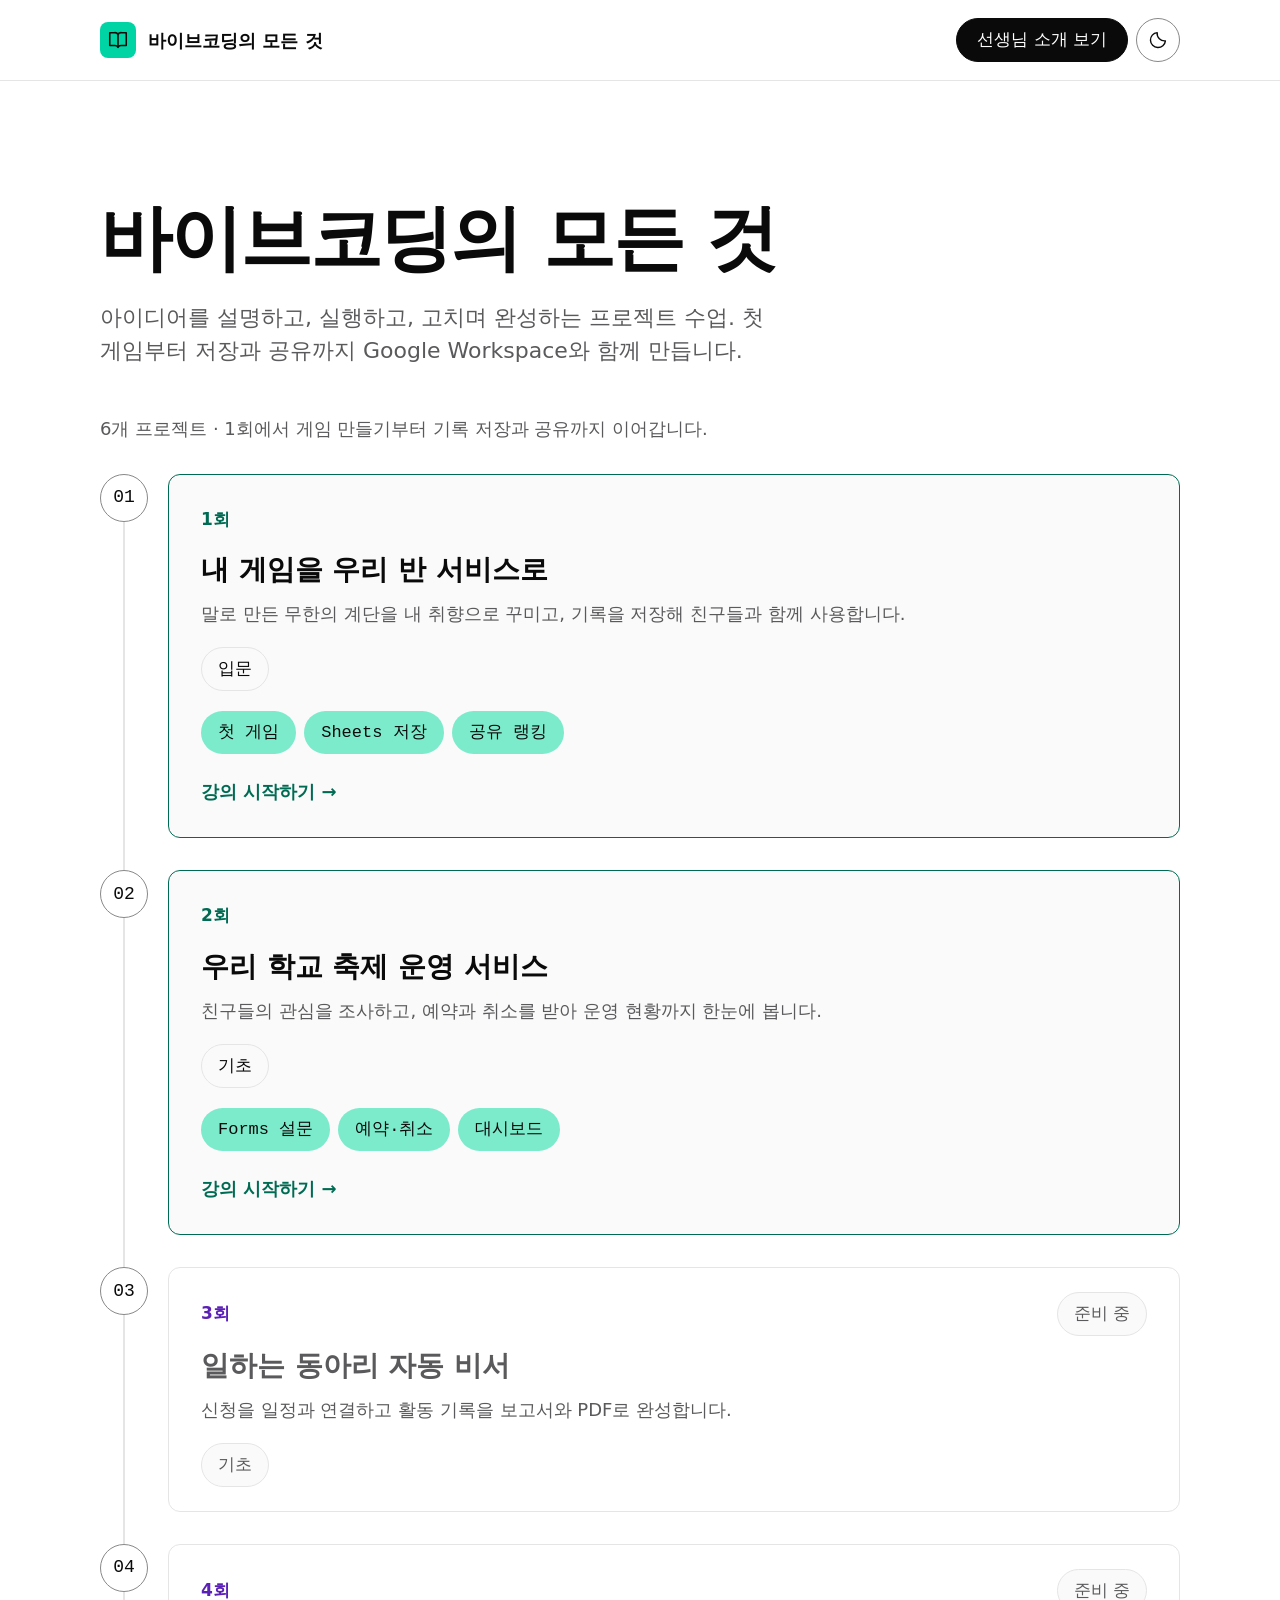
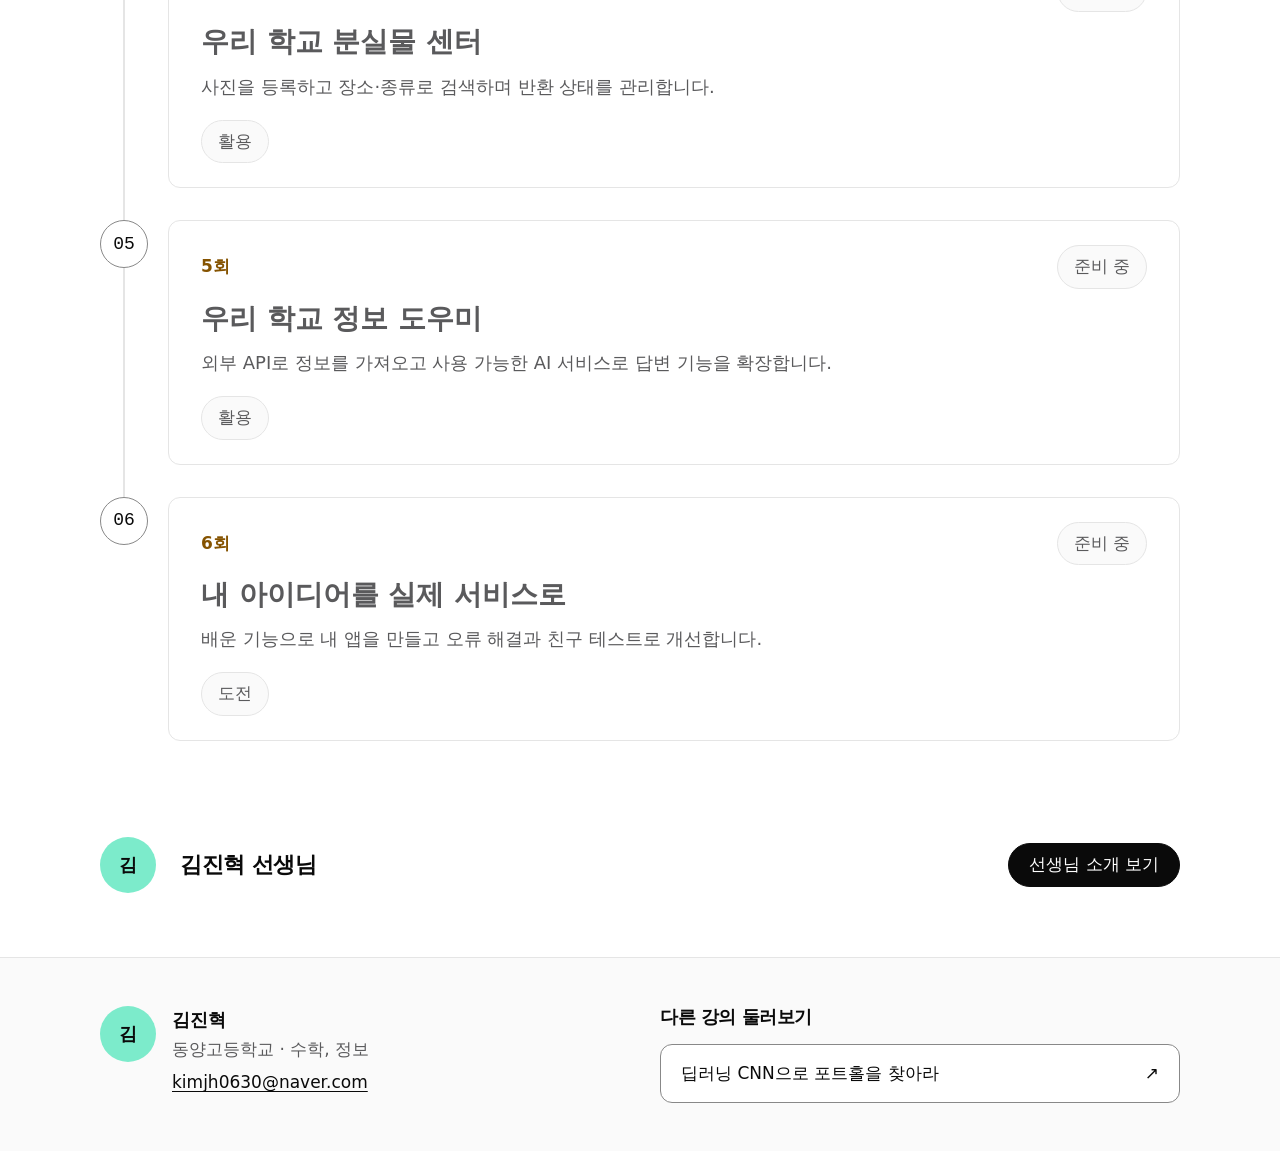
==== commit c317927b: "feat: 축제 운영 서비스 2회 제작 및 6개 프로젝트 구성 반영" ====
--- a/index.html
+++ b/index.html
@@ -38,7 +38,7 @@
     </div>
   </header>
 
-  <main id="main" tabindex="-1"><div class="container"><section class="hero" id="top"><h1>바이브코딩의 모든 것</h1><p class="hero-subtitle">만들고, 꾸미고, 저장하고, 함께 사용하는 프로젝트 수업.</p><p><a href="lesson-01/index.html">1회 · 내 게임을 우리 반 서비스로</a></p><p>기존 1~3회 내용을 하나의 첫 프로젝트로 통합했습니다. 이후 주제는 순서대로 공개합니다.</p></section></div></main>
+  <main id="main" tabindex="-1"><div class="container"><section class="hero" id="top"><h1>바이브코딩의 모든 것</h1><p class="hero-subtitle">만들고, 꾸미고, 저장하고, 함께 사용하는 프로젝트 수업.</p><p><a href="lesson-01/index.html">1회 · 내 게임을 우리 반 서비스로</a></p><p><a href="lesson-02/index.html">2회 · 우리 학교 축제 운영 서비스</a></p><p>6개 프로젝트로 아이디어를 서비스로 만듭니다. 현재 1·2회가 열려 있습니다.</p></section></div></main>
 
   <footer class="site-footer">
     <div class="container footer-grid">
--- a/assets/css/lecture.css
+++ b/assets/css/lecture.css
@@ -133,6 +133,25 @@
 .level-card[data-status="ready"] { border-color: var(--accent-text); }
 .hub-series-note { margin-bottom: var(--space-7); color: var(--text-muted); }
 
+/* 축제 체험: 실제 서버와 분리된 로컬 상태 시뮬레이션 */
+.festival-lab { display: grid; gap: var(--space-4); padding: var(--space-6); border: 1px solid var(--border); border-radius: var(--radius-lg); background: var(--surface-2); }
+.festival-caption, .festival-help { color: var(--text-muted); font-size: var(--font-small); }
+.festival-charts { display: grid; grid-template-columns: repeat(3, minmax(0, 1fr)); gap: var(--space-5); }
+.festival-booth { min-width: 0; padding-block: var(--space-3); }
+.festival-booth h4 { font-size: var(--font-body); margin-bottom: var(--space-3); }
+.festival-metric + .festival-metric { margin-top: var(--space-3); }
+.festival-metric span { display: block; margin-bottom: var(--space-2); }
+.festival-track { height: 10px; background: var(--border); border-radius: var(--radius-pill); overflow: hidden; }
+.festival-bar { height: 100%; background: var(--text-muted); border-radius: inherit; }
+.festival-bar-booked { background: var(--accent-text); }
+.festival-controls { display: flex; align-items: end; flex-wrap: wrap; gap: var(--space-3); }
+.festival-choice { display: grid; gap: var(--space-2); }
+.festival-select { width: 100%; min-height: 48px; padding: var(--space-3); border: 1px solid var(--control-border); border-radius: var(--radius-md); color: var(--text); background: var(--bg); font: inherit; }
+.festival-controls .button { min-height: 48px; font-size: var(--font-small); }
+.festival-controls :disabled { opacity: 0.55; cursor: default; }
+.festival-status { min-height: 3em; font-weight: var(--weight-heading); }
+.presentation-stage :is(.festival-caption, .festival-help, .festival-booth h4, .festival-controls .button, .festival-select) { font-size: var(--slide-body); }
+
 /* 발표 모드에서도 프롬프트 전문과 입력 컨트롤을 읽을 수 있게 유지합니다. */
 .presentation-stage .lead-question { font-size: 44px; }
 .presentation-stage pre.prompt-block { font-size: var(--slide-code); }
@@ -150,6 +169,9 @@
   .spec-grid { grid-template-columns: 1fr; }
   .ranking-tables, .data-route { grid-template-columns: 1fr; }
   .ranking-lab { padding: var(--space-4); }
+  .festival-lab { padding: var(--space-4); }
+  .festival-charts { grid-template-columns: 1fr; gap: var(--space-3); }
+  .festival-controls > * { flex: 1 1 130px; }
   .role-comparison > div + div { padding-top: var(--space-5); border-top: 1px solid var(--border); }
   .build-cycle { grid-template-columns: 1fr 1fr; }
   .stairs-game { padding: var(--space-4); }
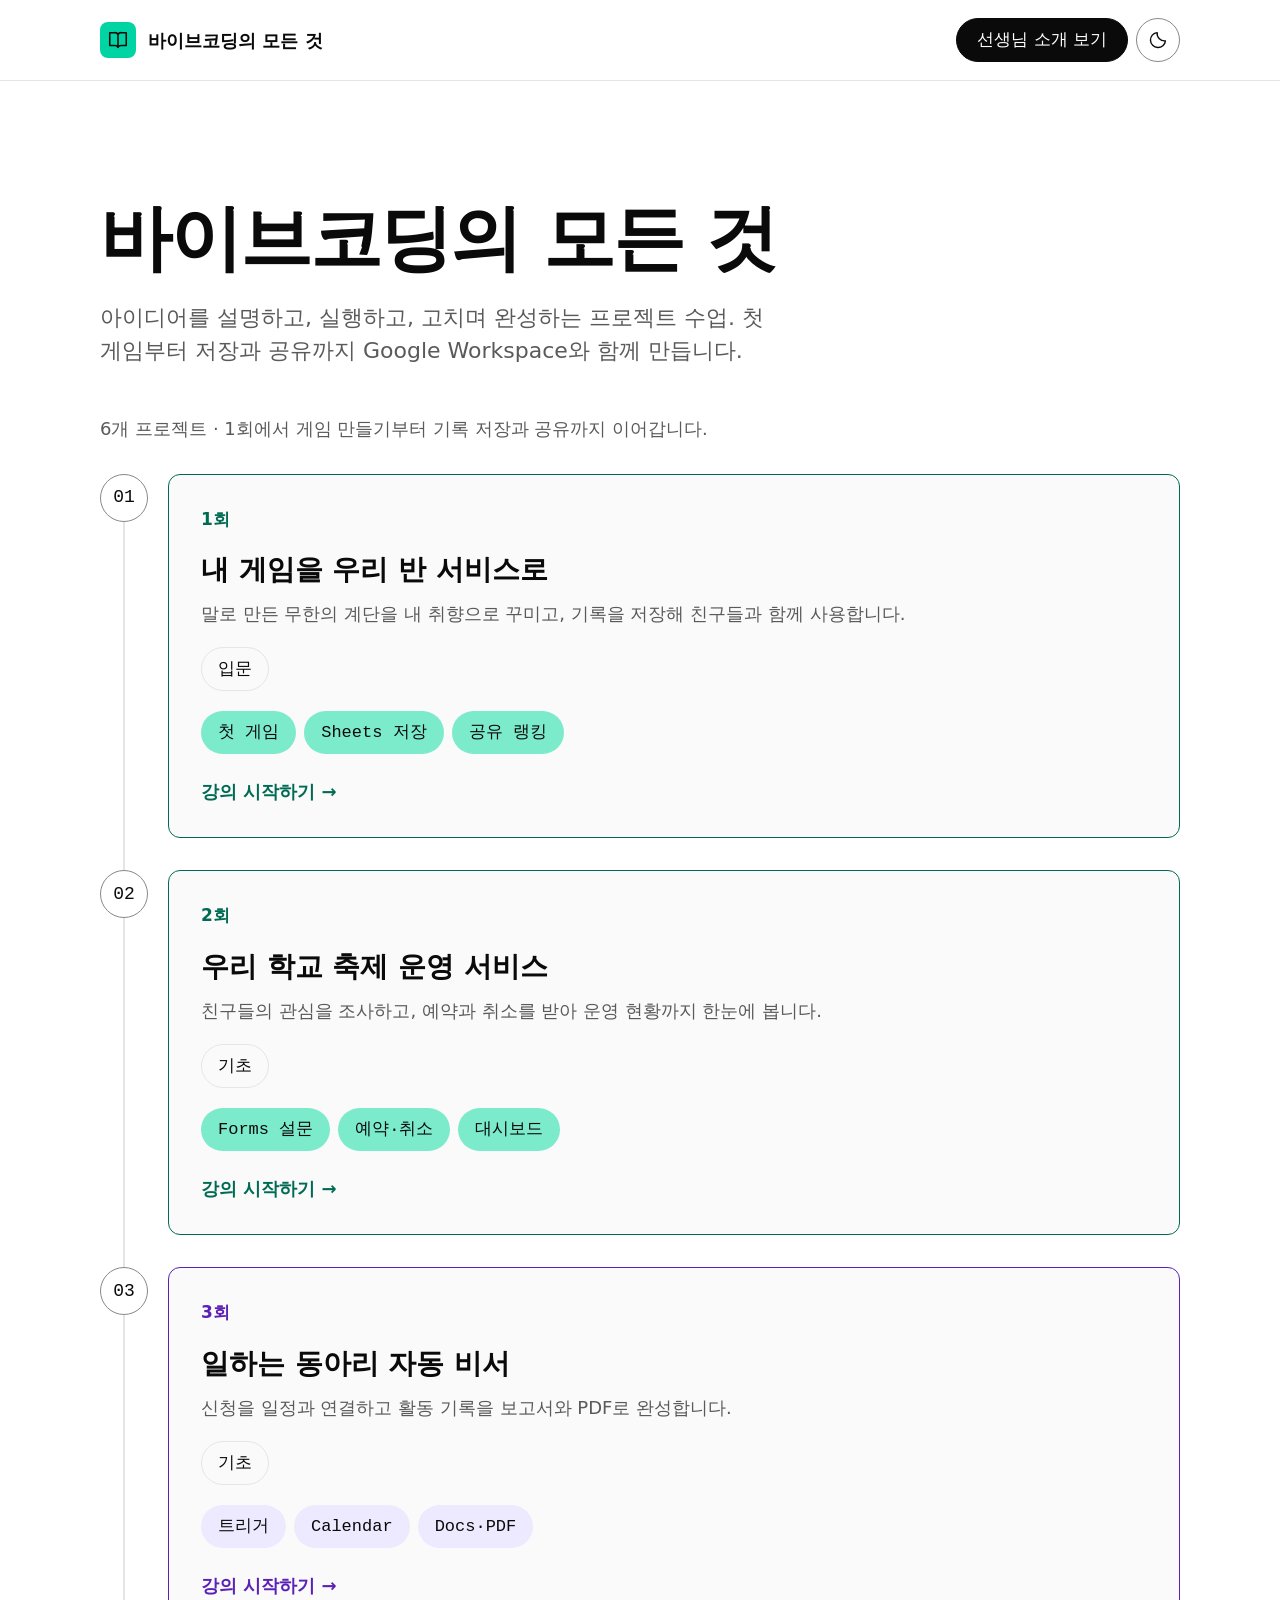
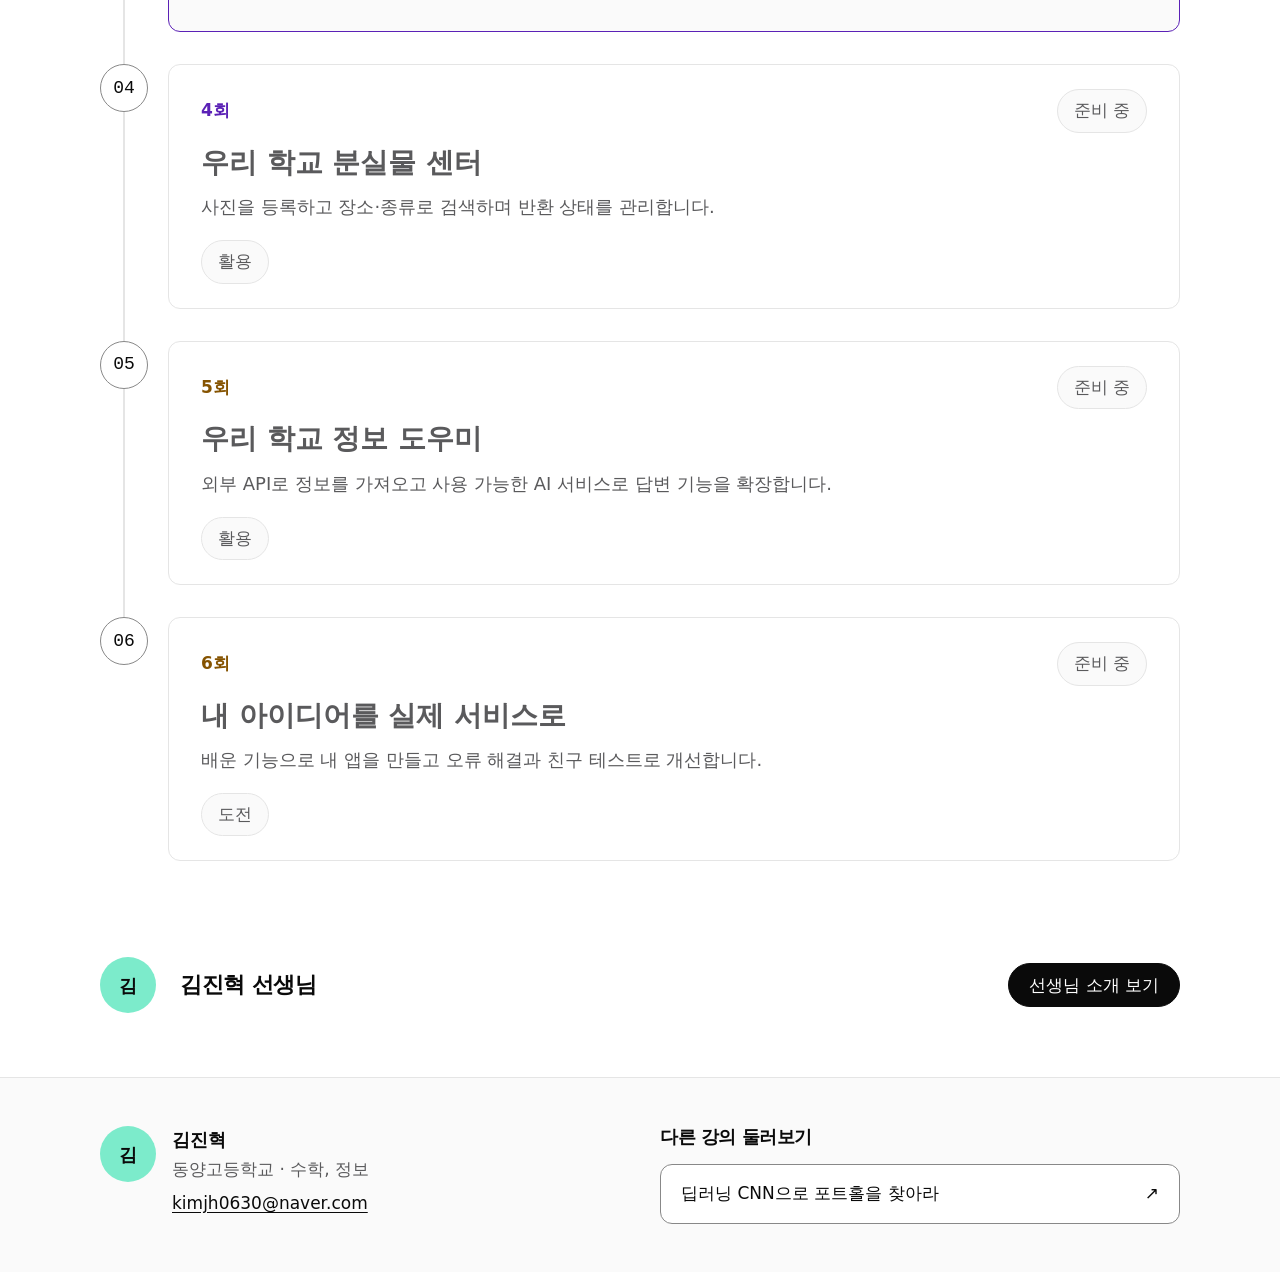
==== commit 4a0cfdb8: "feat: 동아리 자동 비서 3회 제작 및 일정·보고서 자동화 수업 추가" ====
--- a/index.html
+++ b/index.html
@@ -38,7 +38,7 @@
     </div>
   </header>
 
-  <main id="main" tabindex="-1"><div class="container"><section class="hero" id="top"><h1>바이브코딩의 모든 것</h1><p class="hero-subtitle">만들고, 꾸미고, 저장하고, 함께 사용하는 프로젝트 수업.</p><p><a href="lesson-01/index.html">1회 · 내 게임을 우리 반 서비스로</a></p><p><a href="lesson-02/index.html">2회 · 우리 학교 축제 운영 서비스</a></p><p>6개 프로젝트로 아이디어를 서비스로 만듭니다. 현재 1·2회가 열려 있습니다.</p></section></div></main>
+  <main id="main" tabindex="-1"><div class="container"><section class="hero" id="top"><h1>바이브코딩의 모든 것</h1><p class="hero-subtitle">만들고, 꾸미고, 저장하고, 함께 사용하는 프로젝트 수업.</p><p><a href="lesson-01/index.html">1회 · 내 게임을 우리 반 서비스로</a></p><p><a href="lesson-02/index.html">2회 · 우리 학교 축제 운영 서비스</a></p><p><a href="lesson-03/index.html">3회 · 일하는 동아리 자동 비서</a></p><p>6개 프로젝트로 아이디어를 서비스로 만듭니다. 현재 1~3회가 열려 있습니다.</p></section></div></main>
 
   <footer class="site-footer">
     <div class="container footer-grid">
--- a/assets/css/lecture.css
+++ b/assets/css/lecture.css
@@ -152,6 +152,26 @@
 .festival-status { min-height: 3em; font-weight: var(--weight-heading); }
 .presentation-stage :is(.festival-caption, .festival-help, .festival-booth h4, .festival-controls .button, .festival-select) { font-size: var(--slide-body); }
 
+/* 동아리 자동화 체험과 질문표 */
+.club-lab { display: grid; gap: var(--space-4); padding: var(--space-6); background: var(--surface-2); border: 1px solid var(--border); border-radius: var(--radius-lg); }
+.club-caption { color: var(--text-muted); font-size: var(--font-small); }
+.club-summary { display: grid; grid-template-columns: repeat(4, minmax(0, 1fr)); gap: var(--space-4); }
+.club-stat { padding-block: var(--space-3); border-block: 1px solid var(--border); }
+.club-stat span, .club-stat strong { display: block; }
+.club-stat strong { margin-top: var(--space-2); color: var(--accent-text); font-size: var(--font-card); }
+.club-current { color: var(--text-muted); }
+.club-options { display: flex; flex-wrap: wrap; gap: var(--space-3) var(--space-6); }
+.club-options label { display: flex; align-items: center; gap: var(--space-3); min-height: 44px; cursor: pointer; }
+.club-options input { flex: 0 0 22px; width: 22px; height: 22px; accent-color: var(--accent-text); }
+.club-actions { display: flex; flex-wrap: wrap; gap: var(--space-3); }
+.club-actions .button { min-height: 48px; font-size: var(--font-small); }
+.club-actions :disabled, .club-options :disabled { opacity: 0.55; cursor: default; }
+.club-status { min-height: 3em; font-weight: var(--weight-heading); }
+.club-table { width: 100%; border-collapse: collapse; }
+.club-table :is(th, td) { text-align: left; padding: var(--space-3); border-bottom: 1px solid var(--border); overflow-wrap: anywhere; }
+.club-table th { color: var(--accent-text); }
+.presentation-stage :is(.club-caption, .club-actions .button, .club-stat strong) { font-size: var(--slide-body); }
+
 /* 발표 모드에서도 프롬프트 전문과 입력 컨트롤을 읽을 수 있게 유지합니다. */
 .presentation-stage .lead-question { font-size: 44px; }
 .presentation-stage pre.prompt-block { font-size: var(--slide-code); }
@@ -172,6 +192,12 @@
   .festival-lab { padding: var(--space-4); }
   .festival-charts { grid-template-columns: 1fr; gap: var(--space-3); }
   .festival-controls > * { flex: 1 1 130px; }
+  .club-lab { padding: var(--space-4); }
+  .club-summary { grid-template-columns: 1fr 1fr; }
+  .club-actions .button { flex: 1 1 140px; }
+  .club-table :is(th, td) { padding: var(--space-2); }
+  .club-table th:nth-child(1) { width: 26%; }
+  .club-table th:nth-child(2) { width: 22%; }
   .role-comparison > div + div { padding-top: var(--space-5); border-top: 1px solid var(--border); }
   .build-cycle { grid-template-columns: 1fr 1fr; }
   .stairs-game { padding: var(--space-4); }
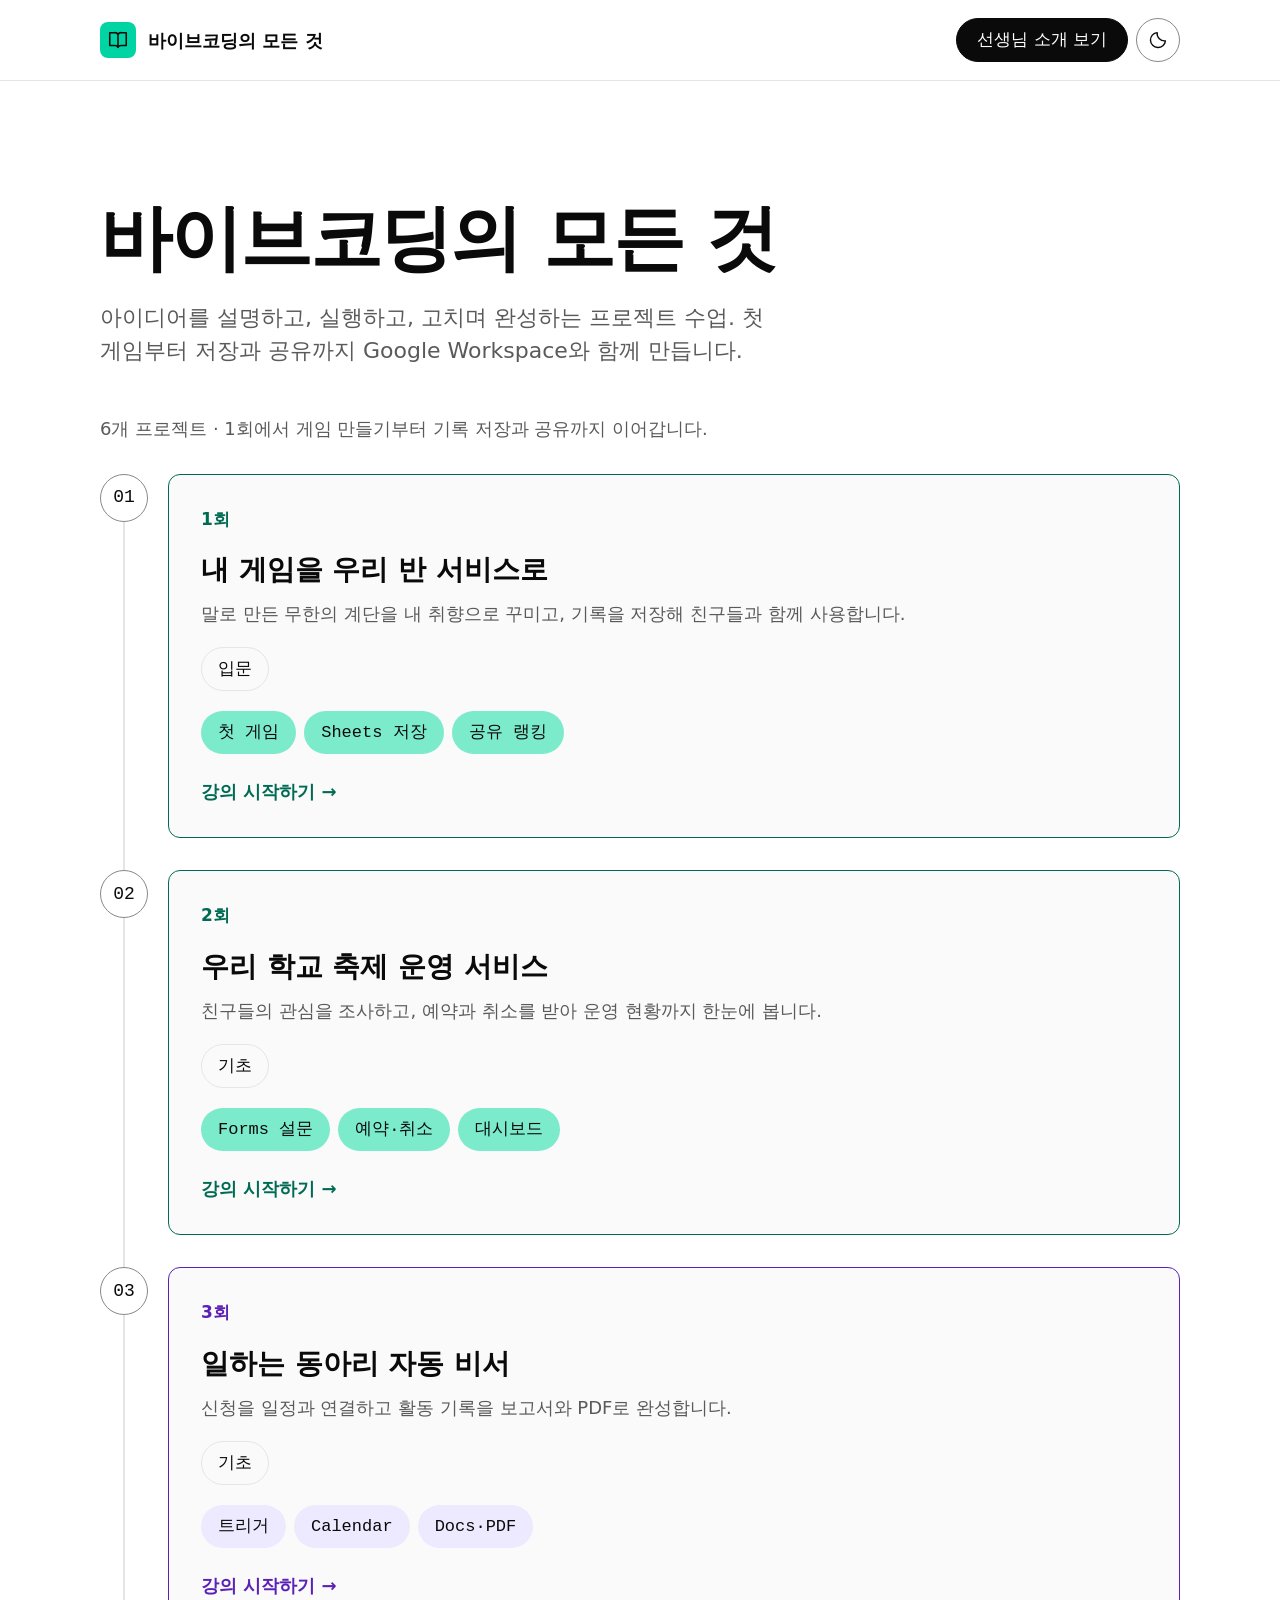
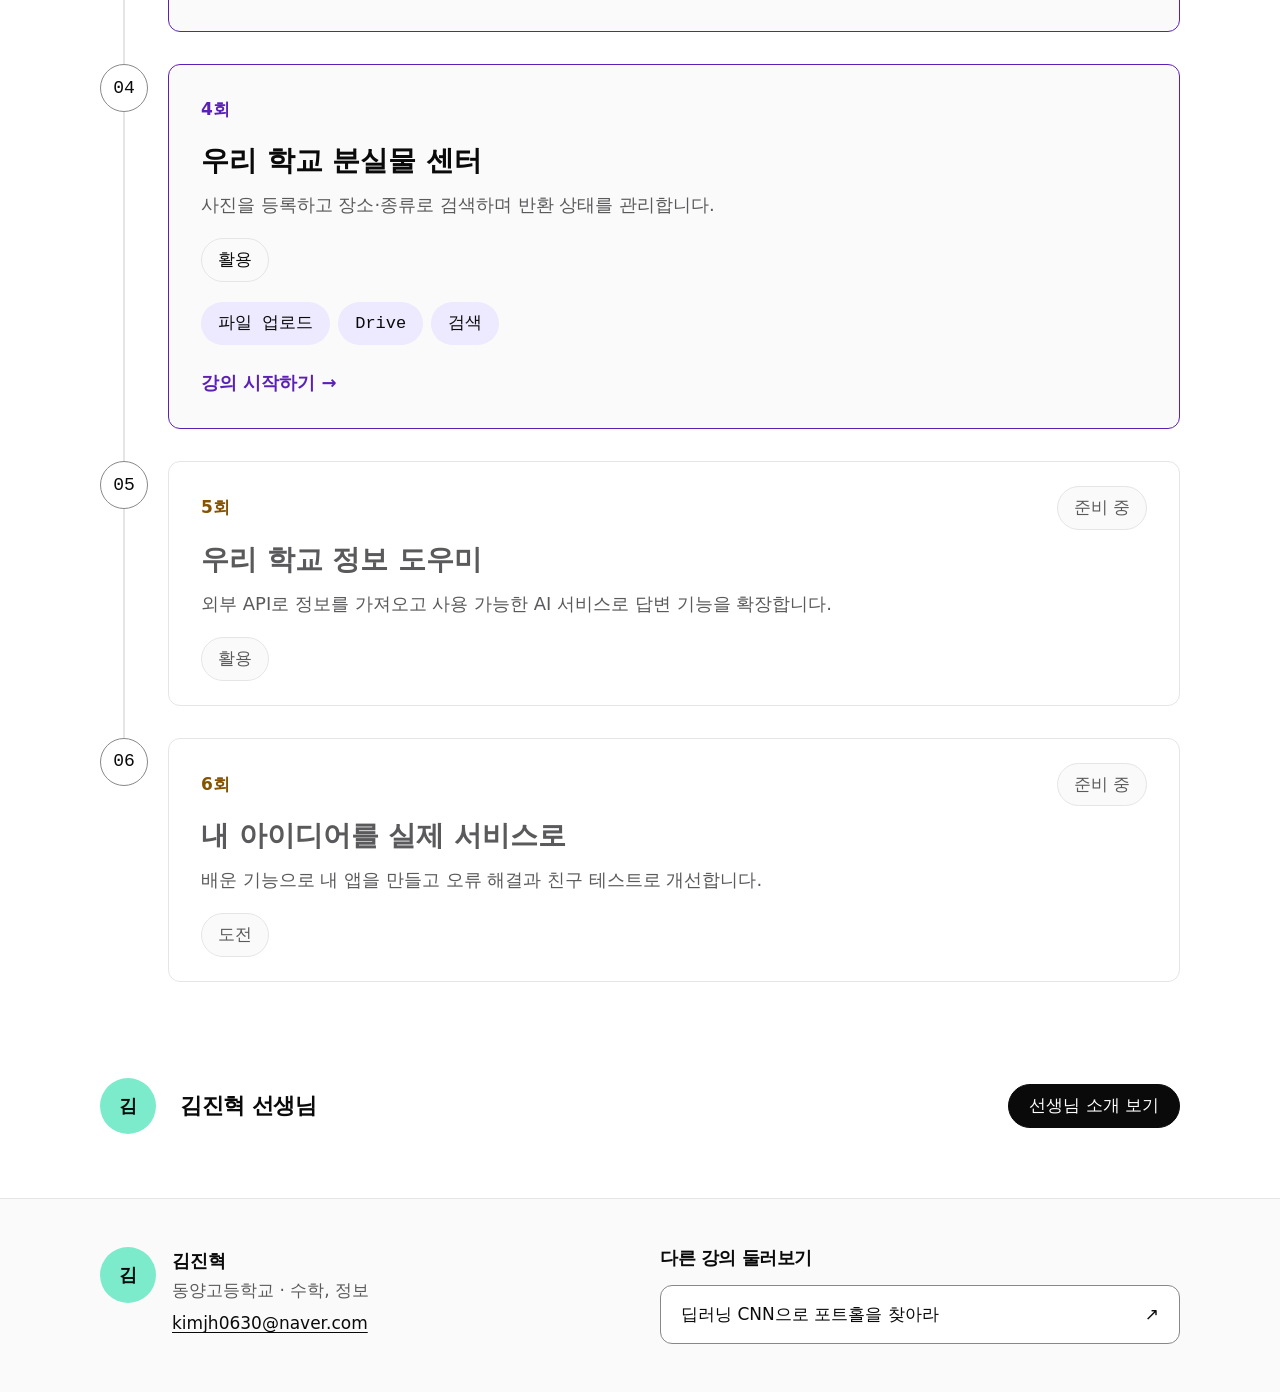
==== commit a5133515: "feat: 분실물 센터 4회 강의 및 사진·검색·반환 실습 추가" ====
--- a/index.html
+++ b/index.html
@@ -38,7 +38,7 @@
     </div>
   </header>
 
-  <main id="main" tabindex="-1"><div class="container"><section class="hero" id="top"><h1>바이브코딩의 모든 것</h1><p class="hero-subtitle">만들고, 꾸미고, 저장하고, 함께 사용하는 프로젝트 수업.</p><p><a href="lesson-01/index.html">1회 · 내 게임을 우리 반 서비스로</a></p><p><a href="lesson-02/index.html">2회 · 우리 학교 축제 운영 서비스</a></p><p><a href="lesson-03/index.html">3회 · 일하는 동아리 자동 비서</a></p><p>6개 프로젝트로 아이디어를 서비스로 만듭니다. 현재 1~3회가 열려 있습니다.</p></section></div></main>
+  <main id="main" tabindex="-1"><div class="container"><section class="hero" id="top"><h1>바이브코딩의 모든 것</h1><p class="hero-subtitle">만들고, 꾸미고, 저장하고, 함께 사용하는 프로젝트 수업.</p><p><a href="lesson-01/index.html">1회 · 내 게임을 우리 반 서비스로</a></p><p><a href="lesson-02/index.html">2회 · 우리 학교 축제 운영 서비스</a></p><p><a href="lesson-03/index.html">3회 · 일하는 동아리 자동 비서</a></p><p><a href="lesson-04/index.html">4회 · 우리 학교 분실물 센터</a></p><p>6개 프로젝트로 아이디어를 서비스로 만듭니다. 현재 1~4회가 열려 있습니다.</p></section></div></main>
 
   <footer class="site-footer">
     <div class="container footer-grid">
--- a/assets/css/lecture.css
+++ b/assets/css/lecture.css
@@ -172,6 +172,39 @@
 .club-table th { color: var(--accent-text); }
 .presentation-stage :is(.club-caption, .club-actions .button, .club-stat strong) { font-size: var(--slide-body); }
 
+/* 분실물 체험: 파일 선택/저장 및 조건/상태 변화의 로컬 모형 */
+.lost-lab { display: grid; gap: var(--space-4); padding: var(--space-6); border: 1px solid var(--border); border-radius: var(--radius-lg); background: var(--surface-2); }
+.lost-caption, .lost-preview, .lost-item-meta { color: var(--text-muted); font-size: var(--font-small); }
+.lost-upload, .lost-tools { display: flex; flex-wrap: wrap; align-items: center; gap: var(--space-3); }
+.lost-preview { flex-basis: 100%; }
+.lost-filters { display: grid; grid-template-columns: 2fr 1fr 1fr auto; gap: var(--space-3); align-items: end; }
+.lost-filters label { display: grid; gap: var(--space-2); min-width: 0; }
+.lost-filters :is(input, select) { width: 100%; min-width: 0; min-height: 48px; padding: var(--space-3); font: inherit; color: var(--text); background: var(--bg); border: 1px solid var(--control-border); border-radius: var(--radius-md); }
+.lost-search::placeholder { color: var(--text-muted); opacity: 1; }
+.lost-lab .button { min-height: 48px; font-size: var(--font-small); }
+.lost-lab :disabled { opacity: 0.55; cursor: default; }
+.lost-tools { justify-content: space-between; }
+.lost-fail-label { display: flex; align-items: center; gap: var(--space-3); min-height: 44px; cursor: pointer; }
+.lost-fail { width: 22px; height: 22px; accent-color: var(--accent-text); }
+.lost-list { display: grid; grid-template-columns: repeat(auto-fit, minmax(190px, 1fr)); gap: var(--space-4); }
+.lost-card { display: grid; gap: var(--space-2); padding: var(--space-4); border: 1px solid var(--border); background: var(--bg); border-radius: var(--radius-md); min-width: 0; }
+.lost-card h4 { margin: 0; font-size: var(--font-body); }
+.lost-card .button { width: 100%; margin-top: var(--space-2); }
+.lost-picture { display: grid; place-items: center; min-height: 80px; background: var(--surface-2); border-radius: var(--radius-sm); text-align: center; color: var(--text-muted); }
+.lost-picture svg { height: 80px; width: 100%; }
+.lost-picture path { fill: none; stroke: var(--accent-text); stroke-width: 3; stroke-linejoin: round; stroke-linecap: round; }
+.lost-badge { color: var(--accent-text); font-weight: var(--weight-heading); }
+.lost-status { min-height: 3em; font-weight: var(--weight-heading); }
+.lost-lab :is(input, select):focus-visible { outline: 3px solid var(--accent-text); outline-offset: 4px; }
+.lost-empty { grid-column: 1 / -1; padding: var(--space-5); }
+.presentation-stage :is(.lost-caption, .lost-preview, .lost-item-meta, .lost-card h4, .lost-lab .button) { font-size: var(--slide-body); }
+/* 발표 화면에서 설명과 조작 영역을 모두 유지합니다. */
+.presentation-stage .lost-lab { gap: var(--space-2); padding: var(--space-4); }
+.presentation-stage .lost-lab > .lost-caption { font-size: var(--slide-body); }
+.presentation-stage .lost-card { padding: var(--space-3); }
+.presentation-stage .lost-picture, .presentation-stage .lost-picture svg { min-height: 48px; height: 48px; }
+.presentation-stage .lost-status { min-height: 0; }
+
 /* 발표 모드에서도 프롬프트 전문과 입력 컨트롤을 읽을 수 있게 유지합니다. */
 .presentation-stage .lead-question { font-size: 44px; }
 .presentation-stage pre.prompt-block { font-size: var(--slide-code); }
@@ -198,6 +231,11 @@
   .club-table :is(th, td) { padding: var(--space-2); }
   .club-table th:nth-child(1) { width: 26%; }
   .club-table th:nth-child(2) { width: 22%; }
+  .lost-lab { padding: var(--space-4); }
+  .lost-filters { grid-template-columns: 1fr 1fr; }
+  .lost-search-label, .lost-clear { grid-column: 1 / -1; }
+  .lost-list { grid-template-columns: 1fr; }
+  .lost-upload .button { flex: 1 1 120px; }
   .role-comparison > div + div { padding-top: var(--space-5); border-top: 1px solid var(--border); }
   .build-cycle { grid-template-columns: 1fr 1fr; }
   .stairs-game { padding: var(--space-4); }
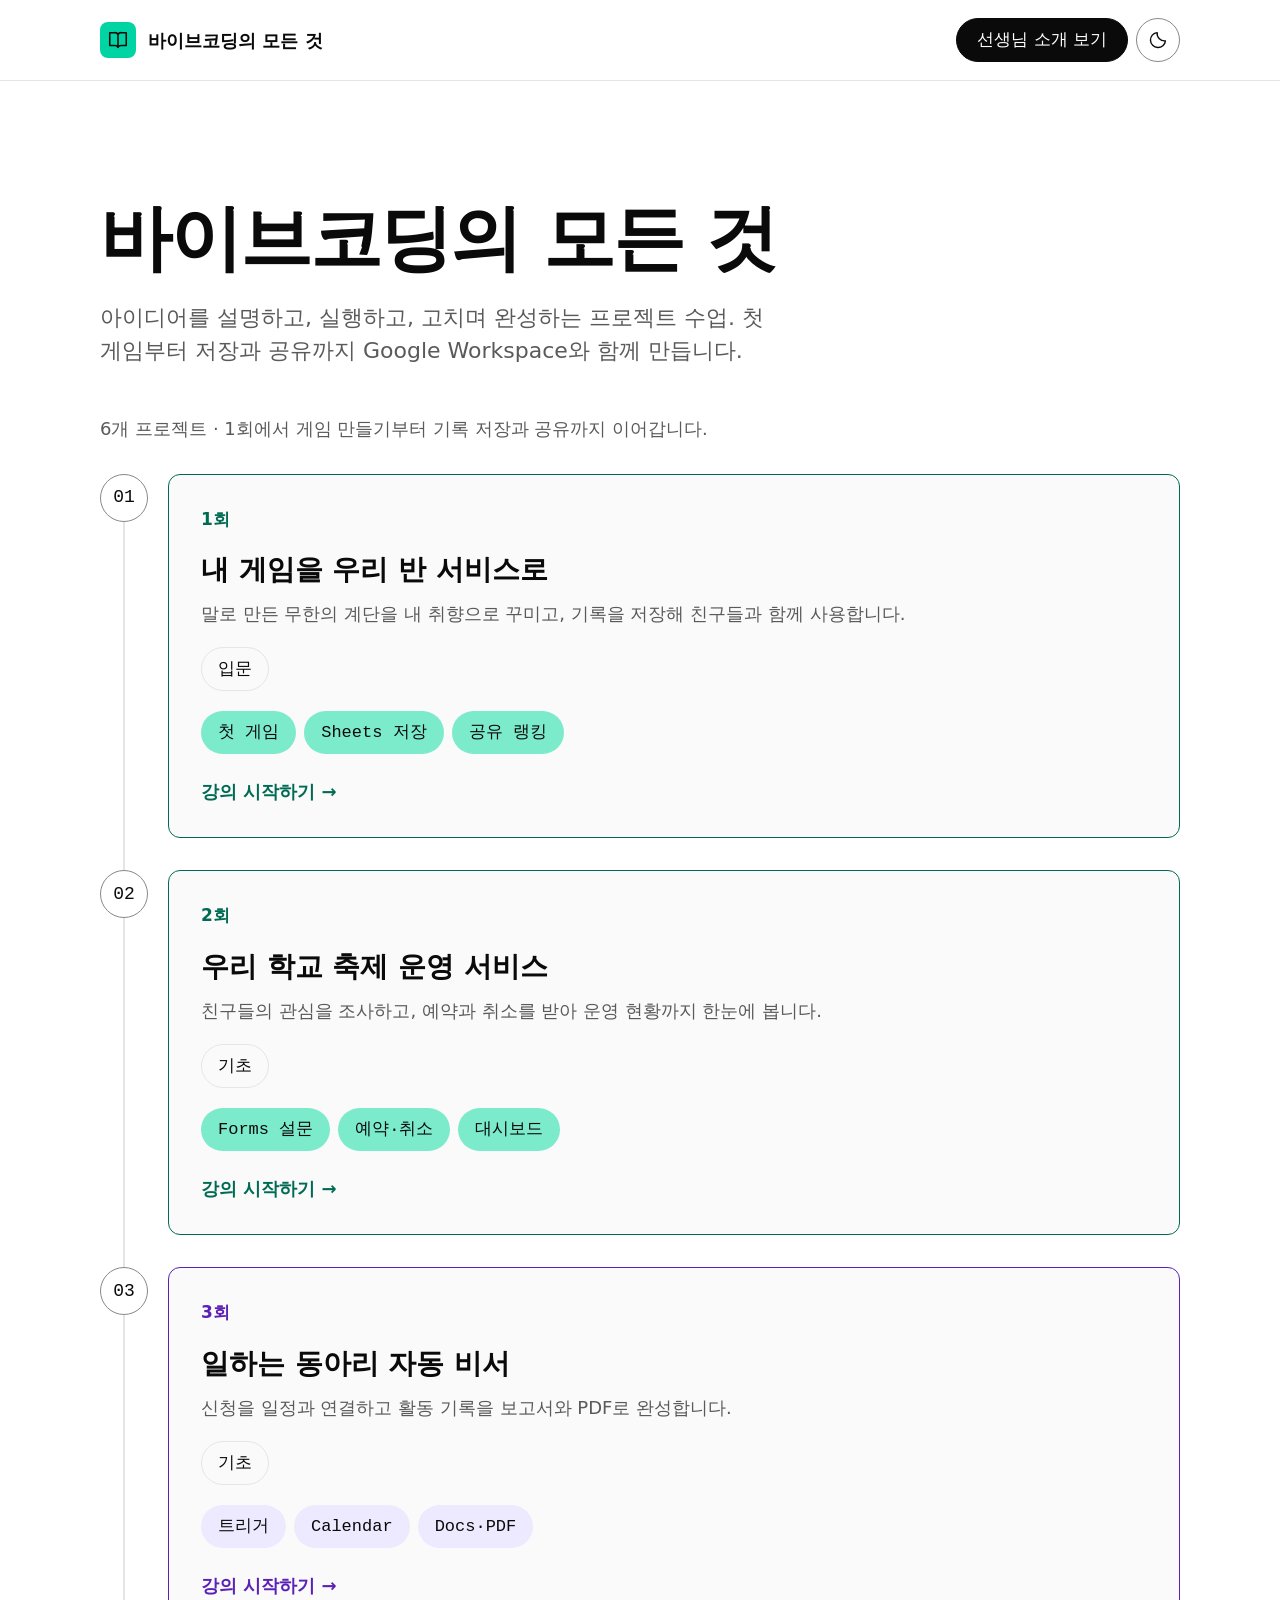
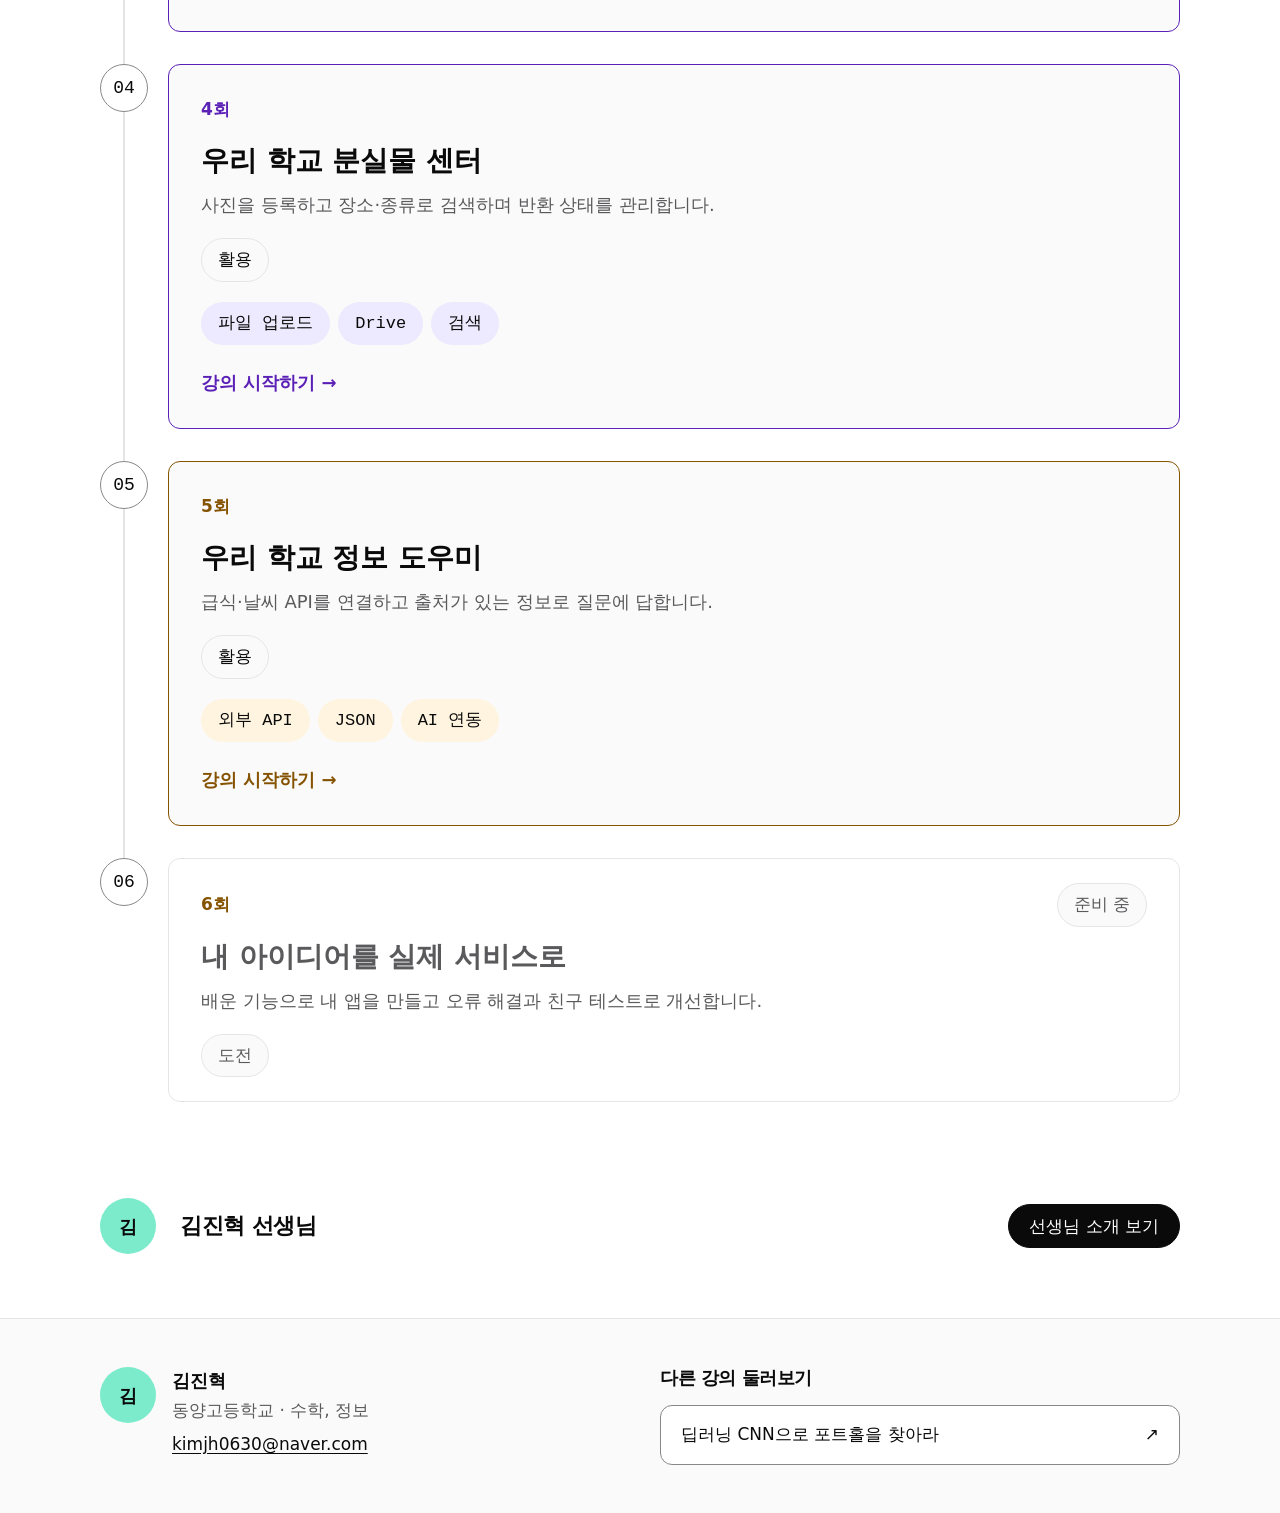
==== commit f87f363d: "feat: 학교 정보 도우미 5회 강의 및 API·캐시·질문 응답 실습 추가" ====
--- a/index.html
+++ b/index.html
@@ -38,7 +38,7 @@
     </div>
   </header>
 
-  <main id="main" tabindex="-1"><div class="container"><section class="hero" id="top"><h1>바이브코딩의 모든 것</h1><p class="hero-subtitle">만들고, 꾸미고, 저장하고, 함께 사용하는 프로젝트 수업.</p><p><a href="lesson-01/index.html">1회 · 내 게임을 우리 반 서비스로</a></p><p><a href="lesson-02/index.html">2회 · 우리 학교 축제 운영 서비스</a></p><p><a href="lesson-03/index.html">3회 · 일하는 동아리 자동 비서</a></p><p><a href="lesson-04/index.html">4회 · 우리 학교 분실물 센터</a></p><p>6개 프로젝트로 아이디어를 서비스로 만듭니다. 현재 1~4회가 열려 있습니다.</p></section></div></main>
+  <main id="main" tabindex="-1"><div class="container"><section class="hero" id="top"><h1>바이브코딩의 모든 것</h1><p class="hero-subtitle">만들고, 꾸미고, 저장하고, 함께 사용하는 프로젝트 수업.</p><p><a href="lesson-01/index.html">1회 · 내 게임을 우리 반 서비스로</a></p><p><a href="lesson-02/index.html">2회 · 우리 학교 축제 운영 서비스</a></p><p><a href="lesson-03/index.html">3회 · 일하는 동아리 자동 비서</a></p><p><a href="lesson-04/index.html">4회 · 우리 학교 분실물 센터</a></p><p><a href="lesson-05/index.html">5회 · 우리 학교 정보 도우미</a></p><p>6개 프로젝트로 아이디어를 서비스로 만듭니다. 현재 1~5회가 열려 있습니다.</p></section></div></main>
 
   <footer class="site-footer">
     <div class="container footer-grid">
--- a/assets/css/lecture.css
+++ b/assets/css/lecture.css
@@ -205,6 +205,28 @@
 .presentation-stage .lost-picture, .presentation-stage .lost-picture svg { min-height: 48px; height: 48px; }
 .presentation-stage .lost-status { min-height: 0; }
 
+/* 외부 정보 연결: 두 출처와 캐시를 비교하는 모형 */
+.info-lab { display: grid; gap: var(--space-4); padding: var(--space-5); border: 1px solid var(--border); border-radius: var(--radius-lg); background: var(--surface-2); }
+.info-caption, .info-origin, .info-stamp { color: var(--text-muted); font-size: var(--font-small); }
+.info-controls, .info-questions { display: flex; flex-wrap: wrap; align-items: end; gap: var(--space-3); }
+.info-lab label { display: grid; gap: var(--space-2); }
+.info-lab select { width: 100%; min-width: 0; min-height: 48px; padding: var(--space-3); font: inherit; color: var(--text); background: var(--bg); border: 1px solid var(--control-border); border-radius: var(--radius-md); }
+.info-lab select:focus-visible { outline: 3px solid var(--accent-text); outline-offset: 4px; }
+.info-lab .button { min-height: 48px; font-size: var(--font-small); }
+.info-lab :disabled { opacity: 0.55; cursor: default; }
+.info-cards, .info-settings { display: grid; grid-template-columns: 1fr 1fr; gap: var(--space-5); }
+.info-card { display: grid; align-content: start; gap: var(--space-3); min-width: 0; background: var(--bg); padding: var(--space-4); border: 1px solid var(--border); border-radius: var(--radius-md); }
+.info-card h3 { font-size: var(--font-body); }
+.info-card[data-state="error"] .info-data { color: var(--warn); }
+.info-metrics { color: var(--accent-text); font-weight: var(--weight-heading); }
+.info-answer { padding: var(--space-3); background: var(--bg); border-left: 3px solid var(--accent-text); min-height: 3em; }
+.info-status { min-height: 3em; }
+.info-settings > div { padding-block: var(--space-5); border-block: 1px solid var(--border); min-width: 0; }
+.info-settings h3 { margin-bottom: var(--space-3); }
+.presentation-stage :is(.info-caption, .info-origin, .info-stamp, .info-card h3, .info-lab .button) { font-size: var(--slide-body); }
+.presentation-stage .info-lab { gap: var(--space-3); padding: var(--space-4); }
+.presentation-stage :is(.info-answer, .info-status) { min-height: 0; }
+
 /* 발표 모드에서도 프롬프트 전문과 입력 컨트롤을 읽을 수 있게 유지합니다. */
 .presentation-stage .lead-question { font-size: 44px; }
 .presentation-stage pre.prompt-block { font-size: var(--slide-code); }
@@ -236,6 +258,10 @@
   .lost-search-label, .lost-clear { grid-column: 1 / -1; }
   .lost-list { grid-template-columns: 1fr; }
   .lost-upload .button { flex: 1 1 120px; }
+  .info-lab { padding: var(--space-4); }
+  .info-cards, .info-settings { grid-template-columns: 1fr; }
+  .info-controls > *, .info-questions > * { flex: 1 1 130px; min-width: 0; }
+  .info-controls label, .info-questions label { flex-basis: 100%; }
   .role-comparison > div + div { padding-top: var(--space-5); border-top: 1px solid var(--border); }
   .build-cycle { grid-template-columns: 1fr 1fr; }
   .stairs-game { padding: var(--space-4); }
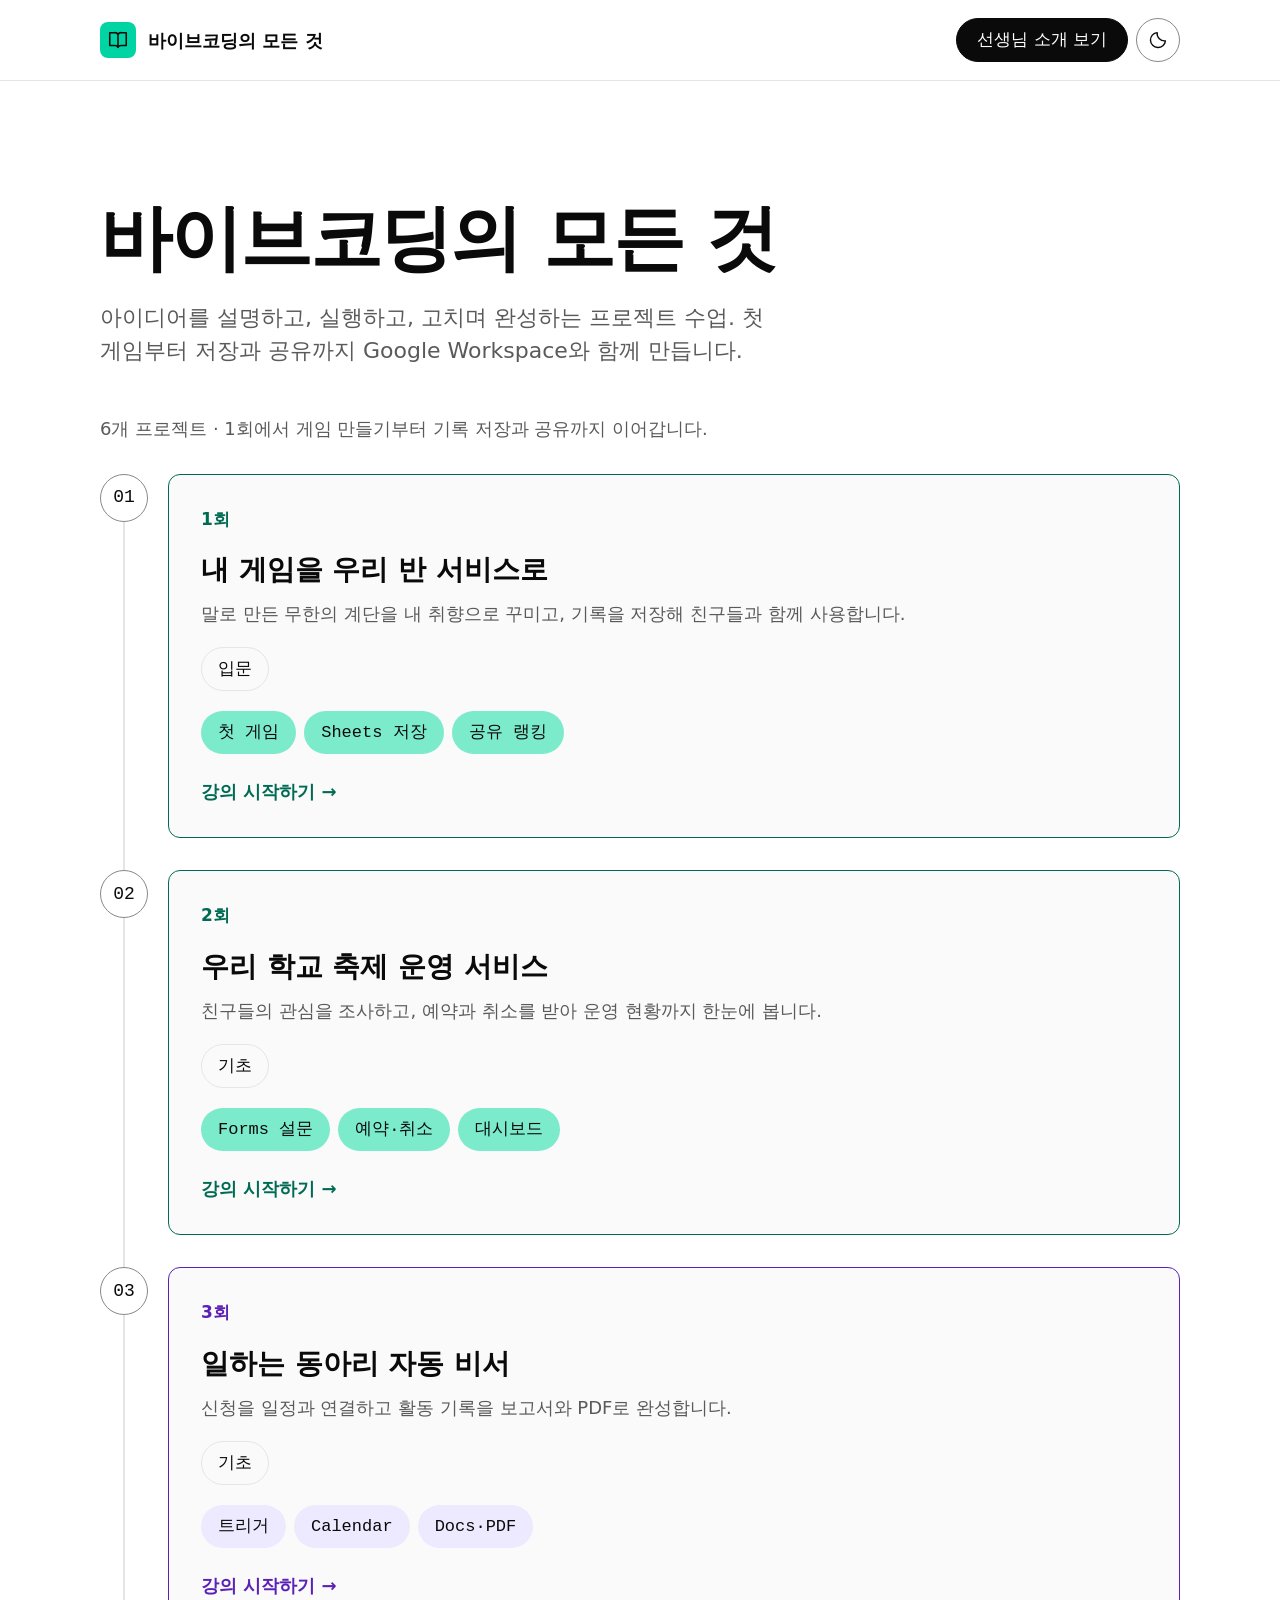
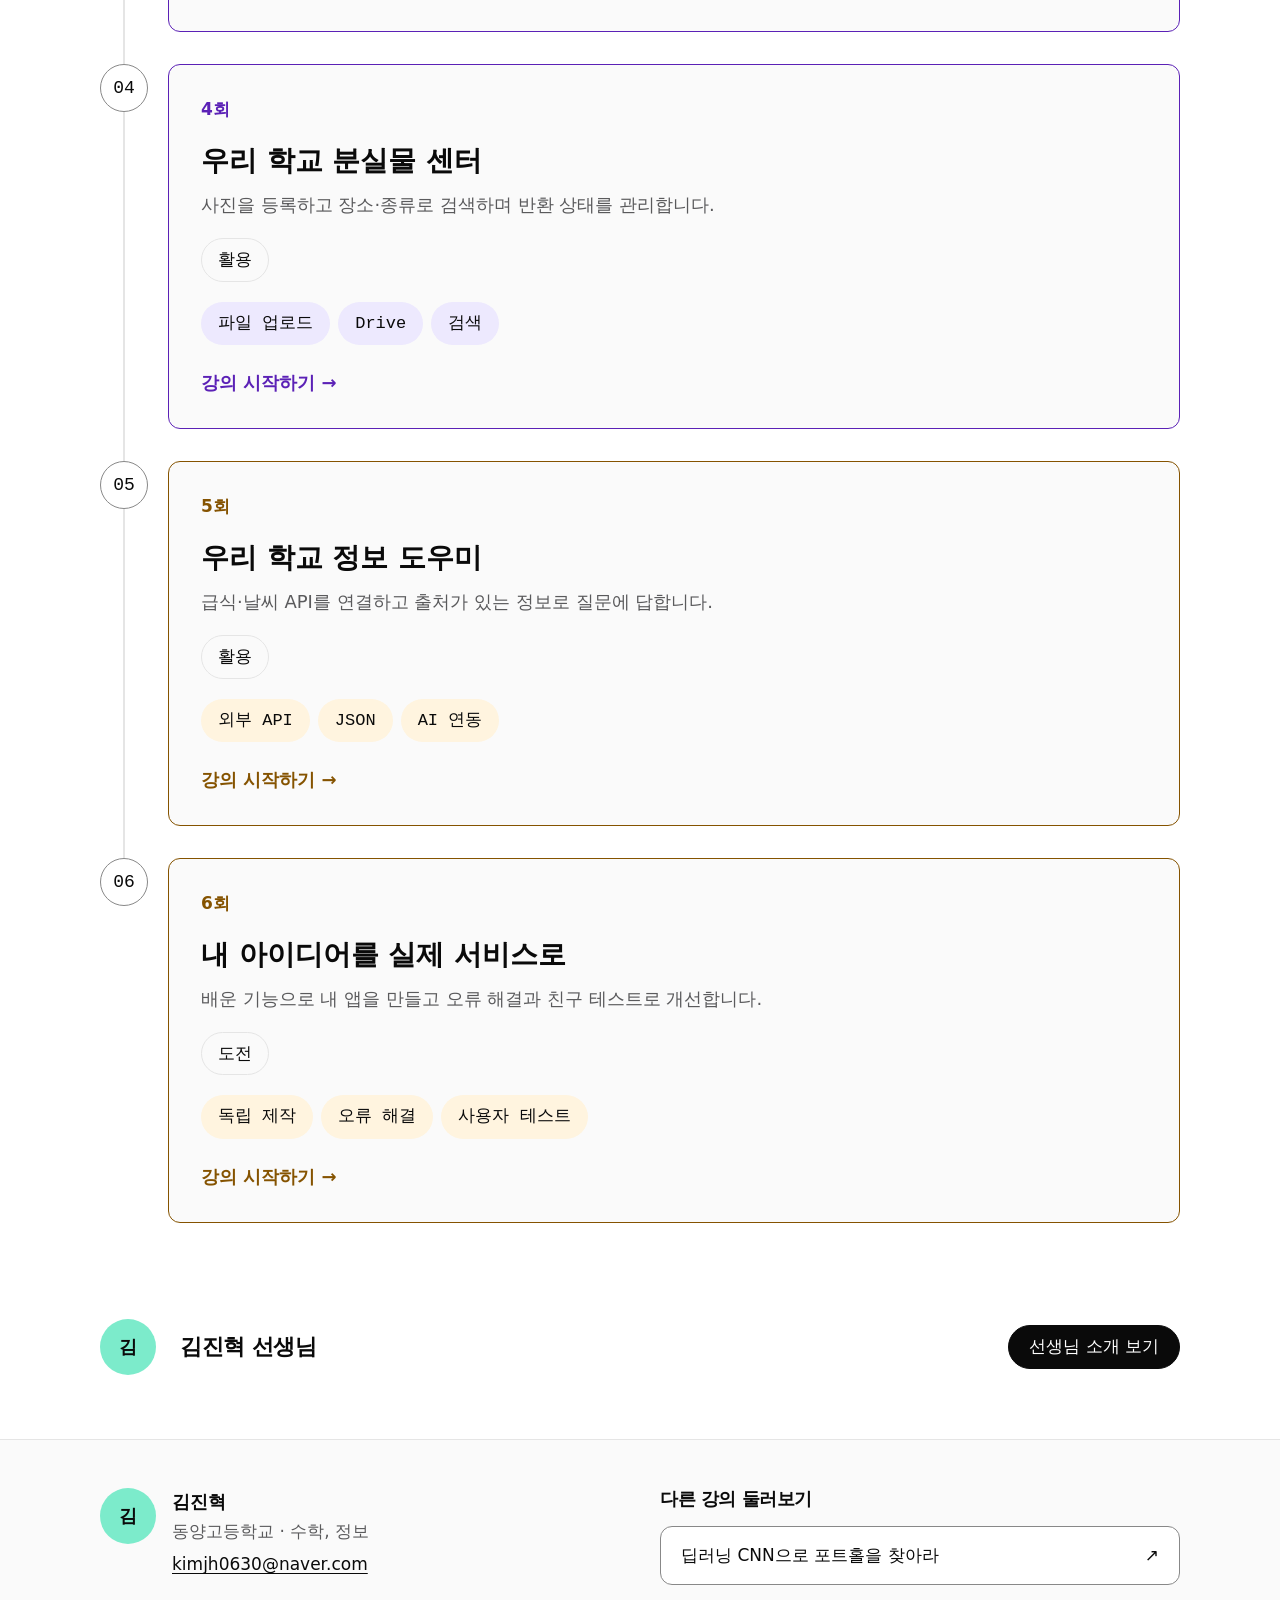
==== commit adcd0024: "feat: 독립 서비스 제작 6회 강의 추가 및 바이브코딩 시리즈 완성" ====
--- a/index.html
+++ b/index.html
@@ -38,7 +38,7 @@
     </div>
   </header>
 
-  <main id="main" tabindex="-1"><div class="container"><section class="hero" id="top"><h1>바이브코딩의 모든 것</h1><p class="hero-subtitle">만들고, 꾸미고, 저장하고, 함께 사용하는 프로젝트 수업.</p><p><a href="lesson-01/index.html">1회 · 내 게임을 우리 반 서비스로</a></p><p><a href="lesson-02/index.html">2회 · 우리 학교 축제 운영 서비스</a></p><p><a href="lesson-03/index.html">3회 · 일하는 동아리 자동 비서</a></p><p><a href="lesson-04/index.html">4회 · 우리 학교 분실물 센터</a></p><p><a href="lesson-05/index.html">5회 · 우리 학교 정보 도우미</a></p><p>6개 프로젝트로 아이디어를 서비스로 만듭니다. 현재 1~5회가 열려 있습니다.</p></section></div></main>
+  <main id="main" tabindex="-1"><div class="container"><section class="hero" id="top"><h1>바이브코딩의 모든 것</h1><p class="hero-subtitle">만들고, 꾸미고, 저장하고, 함께 사용하는 프로젝트 수업.</p><p><a href="lesson-01/index.html">1회 · 내 게임을 우리 반 서비스로</a></p><p><a href="lesson-02/index.html">2회 · 우리 학교 축제 운영 서비스</a></p><p><a href="lesson-03/index.html">3회 · 일하는 동아리 자동 비서</a></p><p><a href="lesson-04/index.html">4회 · 우리 학교 분실물 센터</a></p><p><a href="lesson-05/index.html">5회 · 우리 학교 정보 도우미</a></p><p><a href="lesson-06/index.html">6회 · 내 아이디어를 실제 서비스로</a></p><p>6개 프로젝트로 아이디어를 서비스로 만듭니다. 현재 여섯 프로젝트가 모두 열려 있습니다.</p></section></div></main>
 
   <footer class="site-footer">
     <div class="container footer-grid">
--- a/assets/css/lecture.css
+++ b/assets/css/lecture.css
@@ -227,6 +227,35 @@
 .presentation-stage .info-lab { gap: var(--space-3); padding: var(--space-4); }
 .presentation-stage :is(.info-answer, .info-status) { min-height: 0; }
 
+/* 마지막 프로젝트 · 기능 세 개를 고르는 조합 보드 */
+.project-board { display: grid; gap: var(--space-4); padding: var(--space-5); border: 1px solid var(--border); border-radius: var(--radius-lg); background: var(--surface-2); }
+.project-caption { color: var(--text-muted); font-size: var(--font-small); }
+.project-controls { display: flex; flex-wrap: wrap; align-items: end; gap: var(--space-3); }
+.project-controls label { display: grid; gap: var(--space-2); flex: 1 1 200px; min-width: 0; }
+.project-board select { min-width: 0; width: 100%; min-height: 48px; padding: var(--space-3); color: var(--text); background: var(--bg); border: 1px solid var(--control-border); border-radius: var(--radius-md); font: inherit; }
+.project-board .button { min-height: 48px; font-size: var(--font-small); }
+.project-features { min-width: 0; padding: 0; border: 0; }
+.project-features legend { padding: 0; margin-bottom: var(--space-3); font-weight: var(--weight-heading); }
+.project-feature-grid { display: grid; grid-template-columns: repeat(3, minmax(0, 1fr)); gap: var(--space-3); }
+.project-feature { display: flex; align-items: center; gap: var(--space-3); min-width: 0; min-height: 48px; padding: var(--space-3); border: 1px solid var(--control-border); border-radius: var(--radius-md); background: var(--bg); cursor: pointer; }
+.project-feature:has(:checked) { border-color: var(--accent-text); box-shadow: inset 3px 0 var(--accent-text); }
+.project-feature input { width: 20px; height: 20px; flex: 0 0 20px; accent-color: var(--accent-text); }
+.project-board :is(input, select):focus-visible { outline: 3px solid var(--accent-text); outline-offset: 4px; }
+.project-result { padding-block: var(--space-3); border-block: 1px solid var(--border); }
+.project-selected { font-weight: var(--weight-heading); }
+.project-links { display: flex; flex-wrap: wrap; column-gap: var(--space-5); }
+.project-links a { display: inline-flex; align-items: center; min-height: 44px; }
+.project-status { min-height: 2.8em; color: var(--accent-text); }
+.presentation-stage :is(.project-caption, .project-board .button) { font-size: var(--slide-body); }
+.presentation-stage .project-board { gap: var(--space-3); padding: var(--space-4); }
+.presentation-stage .project-status { min-height: 0; }
+@media (max-width: 767px) {
+  .project-board { padding: var(--space-4); }
+  .project-controls label { flex-basis: 100%; }
+  .project-controls .button { flex: 1 1 100px; }
+  .project-feature-grid { grid-template-columns: repeat(2, minmax(0, 1fr)); }
+}
+
 /* 발표 모드에서도 프롬프트 전문과 입력 컨트롤을 읽을 수 있게 유지합니다. */
 .presentation-stage .lead-question { font-size: 44px; }
 .presentation-stage pre.prompt-block { font-size: var(--slide-code); }
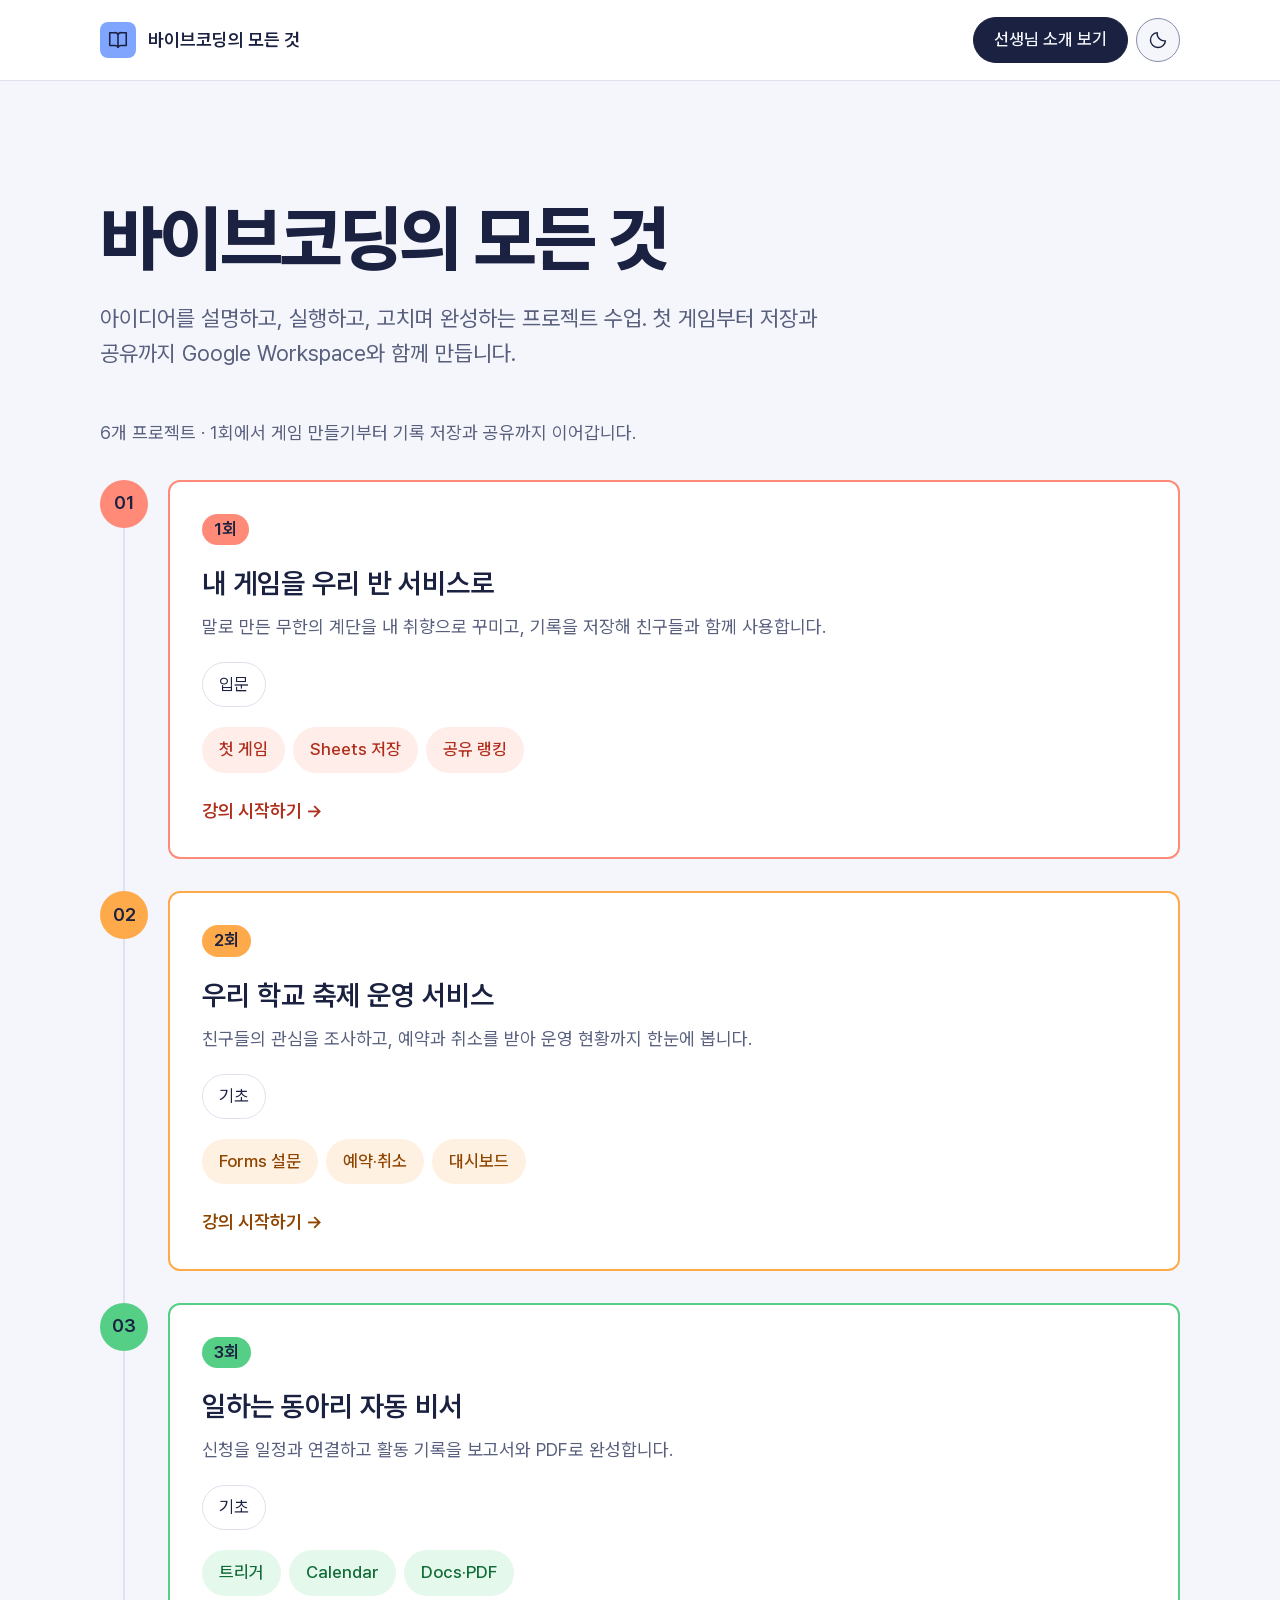
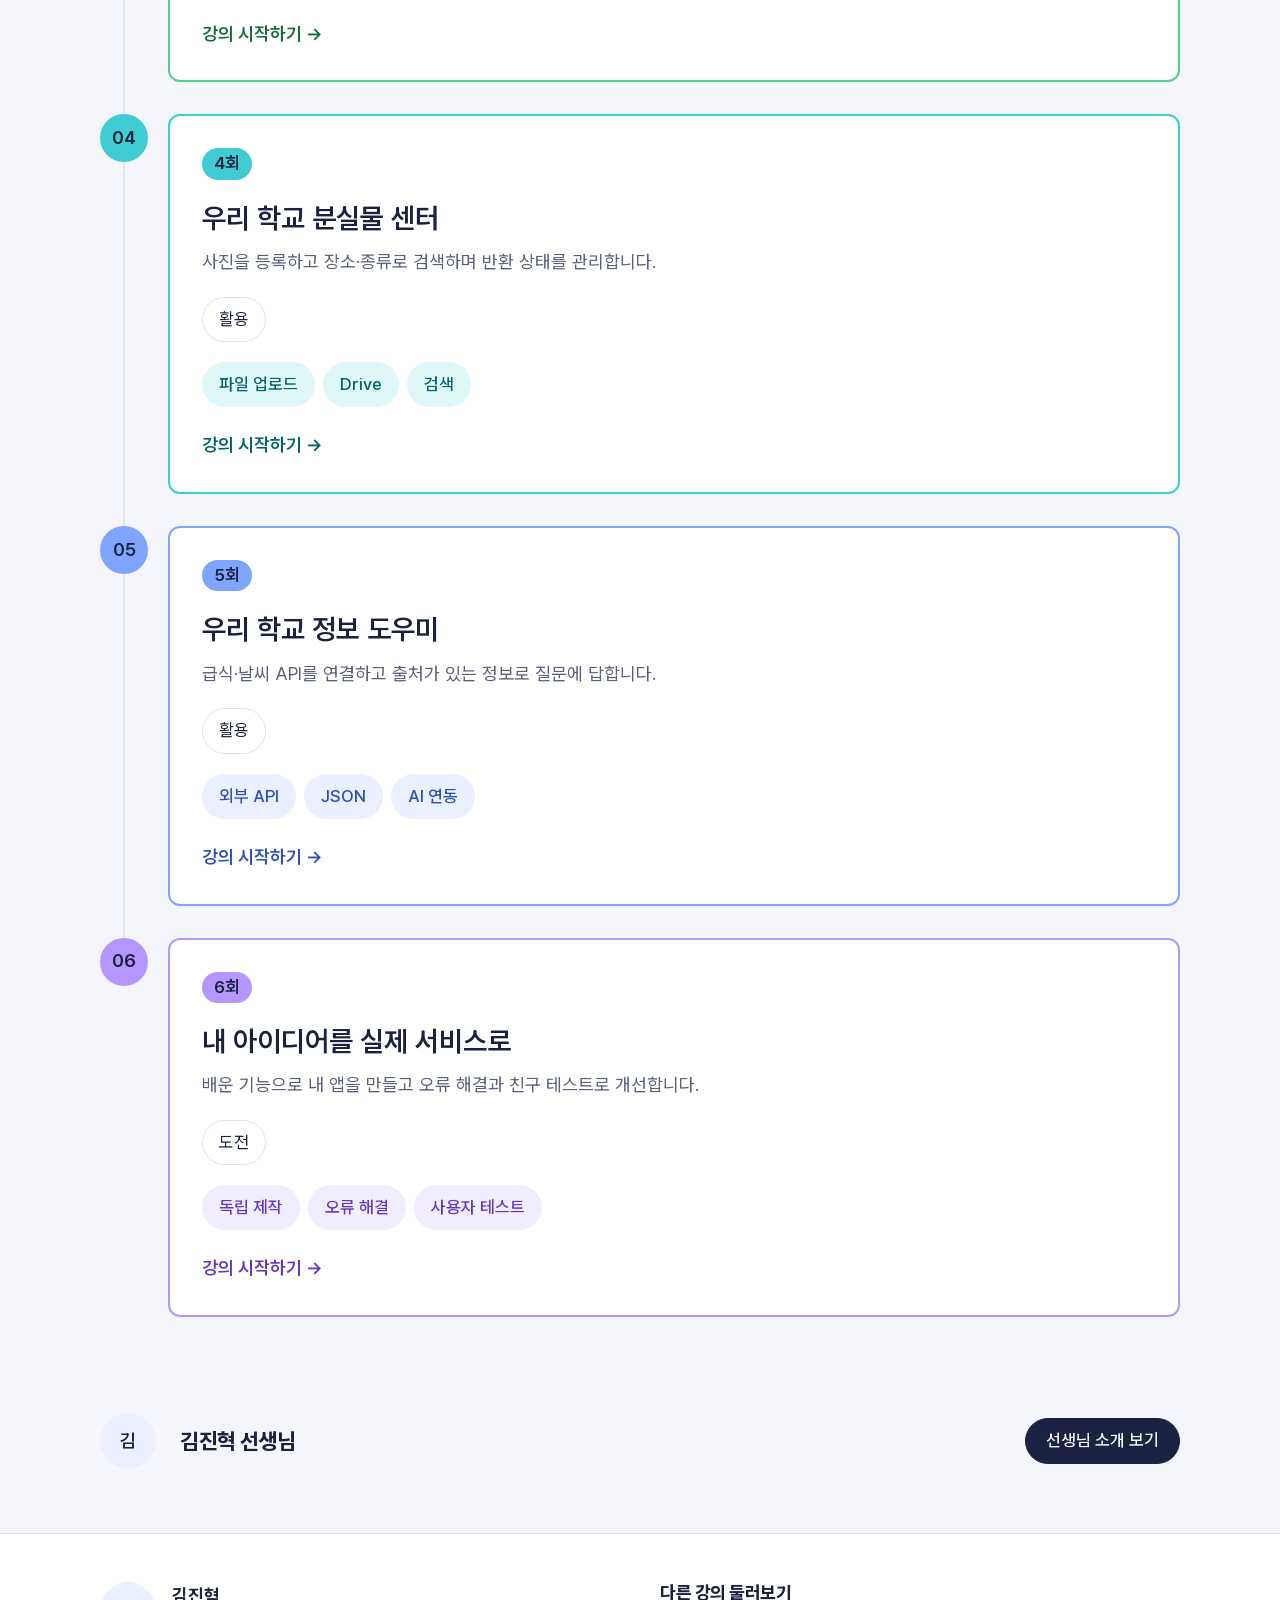
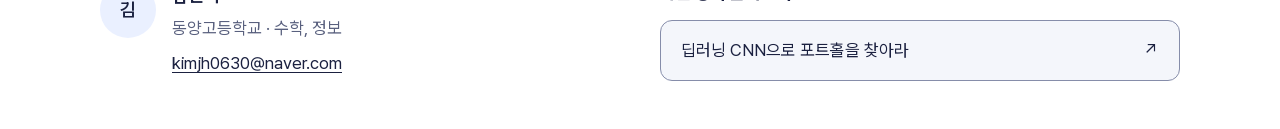
==== commit a7567868: "feat: 대화형 디자인 테마 적용 및 강의 첫 화면 개편" ====
--- a/index.html
+++ b/index.html
@@ -10,6 +10,8 @@
   <link rel="stylesheet" href="assets/css/tokens.css">
   <link rel="stylesheet" href="assets/css/base.css">
   <link rel="stylesheet" href="assets/css/lecture.css">
+  <link rel="stylesheet" href="assets/fonts/pretendard/pretendardvariable-dynamic-subset.css">
+  <link rel="stylesheet" href="assets/css/theme.css">
   <!-- 일반 스크립트를 사용하므로 file://에서도 데이터를 읽을 수 있습니다. -->
   <script src="data/site.js" defer></script>
   <script src="assets/js/shared.js" defer></script>
--- a/assets/fonts/pretendard/pretendardvariable-dynamic-subset.css
+++ b/assets/fonts/pretendard/pretendardvariable-dynamic-subset.css
@@ -0,0 +1,927 @@
+/*
+Copyright (c) 2021 Kil Hyung-jin, with Reserved Font Name Pretendard.
+https://github.com/orioncactus/pretendard
+
+This Font Software is licensed under the SIL Open Font License, Version 1.1.
+This license is copied below, and is also available with a FAQ at:
+http://scripts.sil.org/OFL
+*/
+/* [0] */
+@font-face {
+	font-family: 'Pretendard Variable';
+	font-style: normal;
+	font-display: swap;
+	font-weight: 45 920;
+	src: url(./woff2-dynamic-subset/PretendardVariable.subset.0.woff2) format('woff2-variations');
+	unicode-range: U+f9ca-fa0b, U+ff03-ff05, U+ff07, U+ff0a-ff0b, U+ff0d-ff19, U+ff1b, U+ff1d, U+ff20-ff5b, U+ff5d, U+ffe0-ffe3, U+ffe5-ffe6;
+}
+
+/* [1] */
+@font-face {
+	font-family: 'Pretendard Variable';
+	font-style: normal;
+	font-display: swap;
+	font-weight: 45 920;
+	src: url(./woff2-dynamic-subset/PretendardVariable.subset.1.woff2) format('woff2-variations');
+	unicode-range: U+d723-d728, U+d72a-d733, U+d735-d748, U+d74a-d74f, U+d752-d753, U+d755-d757, U+d75a-d75f, U+d762-d764, U+d766-d768, U+d76a-d76b, U+d76d-d76f, U+d771-d787, U+d789-d78b, U+d78d-d78f, U+d791-d797, U+d79a, U+d79c, U+d79e-d7a3, U+f900-f909, U+f90b-f92e;
+}
+
+/* [2] */
+@font-face {
+	font-family: 'Pretendard Variable';
+	font-style: normal;
+	font-display: swap;
+	font-weight: 45 920;
+	src: url(./woff2-dynamic-subset/PretendardVariable.subset.2.woff2) format('woff2-variations');
+	unicode-range: U+d679-d68b, U+d68e-d69e, U+d6a0, U+d6a2-d6a7, U+d6a9-d6c3, U+d6c6-d6c7, U+d6c9-d6cb, U+d6cd-d6d3, U+d6d5-d6d6, U+d6d8-d6e3, U+d6e5-d6e7, U+d6e9-d6fb, U+d6fd-d717, U+d719-d71f, U+d721-d722;
+}
+
+/* [3] */
+@font-face {
+	font-family: 'Pretendard Variable';
+	font-style: normal;
+	font-display: swap;
+	font-weight: 45 920;
+	src: url(./woff2-dynamic-subset/PretendardVariable.subset.3.woff2) format('woff2-variations');
+	unicode-range: U+d5bc-d5c7, U+d5ca-d5cb, U+d5cd-d5cf, U+d5d1-d5d7, U+d5d9-d5da, U+d5dc, U+d5de-d5e3, U+d5e6-d5e7, U+d5e9-d5eb, U+d5ed-d5f6, U+d5f8, U+d5fa-d5ff, U+d602-d603, U+d605-d607, U+d609-d60f, U+d612-d613, U+d616-d61b, U+d61d-d637, U+d63a-d63b, U+d63d-d63f, U+d641-d647, U+d64a-d64c, U+d64e-d653, U+d656-d657, U+d659-d65b, U+d65d-d666, U+d668, U+d66a-d678;
+}
+
+/* [4] */
+@font-face {
+	font-family: 'Pretendard Variable';
+	font-style: normal;
+	font-display: swap;
+	font-weight: 45 920;
+	src: url(./woff2-dynamic-subset/PretendardVariable.subset.4.woff2) format('woff2-variations');
+	unicode-range: U+d507, U+d509-d50b, U+d50d-d513, U+d515-d53b, U+d53e-d53f, U+d541-d543, U+d545-d54c, U+d54e, U+d550, U+d552-d557, U+d55a-d55b, U+d55d-d55f, U+d561-d564, U+d566-d567, U+d56a, U+d56c, U+d56e-d573, U+d576-d577, U+d579-d583, U+d585-d586, U+d58a-d5a4, U+d5a6-d5bb;
+}
+
+/* [5] */
+@font-face {
+	font-family: 'Pretendard Variable';
+	font-style: normal;
+	font-display: swap;
+	font-weight: 45 920;
+	src: url(./woff2-dynamic-subset/PretendardVariable.subset.5.woff2) format('woff2-variations');
+	unicode-range: U+d464-d477, U+d47a-d47b, U+d47d-d47f, U+d481-d487, U+d489-d48a, U+d48c, U+d48e-d4e7, U+d4e9-d503, U+d505-d506;
+}
+
+/* [6] */
+@font-face {
+	font-family: 'Pretendard Variable';
+	font-style: normal;
+	font-display: swap;
+	font-weight: 45 920;
+	src: url(./woff2-dynamic-subset/PretendardVariable.subset.6.woff2) format('woff2-variations');
+	unicode-range: U+d3bf-d3c7, U+d3ca-d3cf, U+d3d1-d3eb, U+d3ee-d3ef, U+d3f1-d3f3, U+d3f5-d3fb, U+d3fd-d400, U+d402-d45b, U+d45d-d463;
+}
+
+/* [7] */
+@font-face {
+	font-family: 'Pretendard Variable';
+	font-style: normal;
+	font-display: swap;
+	font-weight: 45 920;
+	src: url(./woff2-dynamic-subset/PretendardVariable.subset.7.woff2) format('woff2-variations');
+	unicode-range: U+d2ff, U+d302-d304, U+d306-d30b, U+d30f, U+d311-d313, U+d315-d31b, U+d31e, U+d322-d324, U+d326-d327, U+d32a-d32b, U+d32d-d32f, U+d331-d337, U+d339-d33c, U+d33e-d37b, U+d37e-d37f, U+d381-d383, U+d385-d38b, U+d38e-d390, U+d392-d397, U+d39a-d39b, U+d39d-d39f, U+d3a1-d3a7, U+d3a9-d3aa, U+d3ac, U+d3ae-d3b3, U+d3b5-d3b7, U+d3b9-d3bb, U+d3bd-d3be;
+}
+
+/* [8] */
+@font-face {
+	font-family: 'Pretendard Variable';
+	font-style: normal;
+	font-display: swap;
+	font-weight: 45 920;
+	src: url(./woff2-dynamic-subset/PretendardVariable.subset.8.woff2) format('woff2-variations');
+	unicode-range: U+d257-d27f, U+d281-d29b, U+d29d-d29f, U+d2a1-d2ab, U+d2ad-d2b7, U+d2ba-d2bb, U+d2bd-d2bf, U+d2c1-d2c7, U+d2c9-d2ef, U+d2f2-d2f3, U+d2f5-d2f7, U+d2f9-d2fe;
+}
+
+/* [9] */
+@font-face {
+	font-family: 'Pretendard Variable';
+	font-style: normal;
+	font-display: swap;
+	font-weight: 45 920;
+	src: url(./woff2-dynamic-subset/PretendardVariable.subset.9.woff2) format('woff2-variations');
+	unicode-range: U+d1b4, U+d1b6-d1f3, U+d1f5-d22b, U+d22e-d22f, U+d231-d233, U+d235-d23b, U+d23d-d240, U+d242-d256;
+}
+
+/* [10] */
+@font-face {
+	font-family: 'Pretendard Variable';
+	font-style: normal;
+	font-display: swap;
+	font-weight: 45 920;
+	src: url(./woff2-dynamic-subset/PretendardVariable.subset.10.woff2) format('woff2-variations');
+	unicode-range: U+d105-d12f, U+d132-d133, U+d135-d137, U+d139-d13f, U+d141-d142, U+d144, U+d146-d14b, U+d14e-d14f, U+d151-d153, U+d155-d15b, U+d15e-d187, U+d189-d19f, U+d1a2-d1a3, U+d1a5-d1a7, U+d1a9-d1af, U+d1b2-d1b3;
+}
+
+/* [11] */
+@font-face {
+	font-family: 'Pretendard Variable';
+	font-style: normal;
+	font-display: swap;
+	font-weight: 45 920;
+	src: url(./woff2-dynamic-subset/PretendardVariable.subset.11.woff2) format('woff2-variations');
+	unicode-range: U+d04b-d04f, U+d051-d057, U+d059-d06b, U+d06d-d06f, U+d071-d073, U+d075-d07b, U+d07e-d0a3, U+d0a6-d0a7, U+d0a9-d0ab, U+d0ad-d0b3, U+d0b6, U+d0b8, U+d0ba-d0bf, U+d0c2-d0c3, U+d0c5-d0c7, U+d0c9-d0cf, U+d0d2, U+d0d6-d0db, U+d0de-d0df, U+d0e1-d0e3, U+d0e5-d0eb, U+d0ee-d0f0, U+d0f2-d104;
+}
+
+/* [12] */
+@font-face {
+	font-family: 'Pretendard Variable';
+	font-style: normal;
+	font-display: swap;
+	font-weight: 45 920;
+	src: url(./woff2-dynamic-subset/PretendardVariable.subset.12.woff2) format('woff2-variations');
+	unicode-range: U+cfa2-cfc3, U+cfc5-cfdf, U+cfe2-cfe3, U+cfe5-cfe7, U+cfe9-cff4, U+cff6-cffb, U+cffd-cfff, U+d001-d003, U+d005-d017, U+d019-d033, U+d036-d037, U+d039-d03b, U+d03d-d04a;
+}
+
+/* [13] */
+@font-face {
+	font-family: 'Pretendard Variable';
+	font-style: normal;
+	font-display: swap;
+	font-weight: 45 920;
+	src: url(./woff2-dynamic-subset/PretendardVariable.subset.13.woff2) format('woff2-variations');
+	unicode-range: U+cef0-cef3, U+cef6, U+cef9-ceff, U+cf01-cf03, U+cf05-cf07, U+cf09-cf0f, U+cf11-cf12, U+cf14-cf1b, U+cf1d-cf1f, U+cf21-cf2f, U+cf31-cf53, U+cf56-cf57, U+cf59-cf5b, U+cf5d-cf63, U+cf66, U+cf68, U+cf6a-cf6f, U+cf71-cf84, U+cf86-cf8b, U+cf8d-cfa1;
+}
+
+/* [14] */
+@font-face {
+	font-family: 'Pretendard Variable';
+	font-style: normal;
+	font-display: swap;
+	font-weight: 45 920;
+	src: url(./woff2-dynamic-subset/PretendardVariable.subset.14.woff2) format('woff2-variations');
+	unicode-range: U+ce3c-ce57, U+ce5a-ce5b, U+ce5d-ce5f, U+ce61-ce67, U+ce6a, U+ce6c, U+ce6e-ce73, U+ce76-ce77, U+ce79-ce7b, U+ce7d-ce83, U+ce85-ce88, U+ce8a-ce8f, U+ce91-ce93, U+ce95-ce97, U+ce99-ce9f, U+cea2, U+cea4-ceab, U+cead-cee3, U+cee6-cee7, U+cee9-ceeb, U+ceed-ceef;
+}
+
+/* [15] */
+@font-face {
+	font-family: 'Pretendard Variable';
+	font-style: normal;
+	font-display: swap;
+	font-weight: 45 920;
+	src: url(./woff2-dynamic-subset/PretendardVariable.subset.15.woff2) format('woff2-variations');
+	unicode-range: U+cd92-cd93, U+cd96-cd97, U+cd99-cd9b, U+cd9d-cda3, U+cda6-cda8, U+cdaa-cdaf, U+cdb1-cdc3, U+cdc5-cdcb, U+cdcd-cde7, U+cde9-ce03, U+ce05-ce1f, U+ce22-ce34, U+ce36-ce3b;
+}
+
+/* [16] */
+@font-face {
+	font-family: 'Pretendard Variable';
+	font-style: normal;
+	font-display: swap;
+	font-weight: 45 920;
+	src: url(./woff2-dynamic-subset/PretendardVariable.subset.16.woff2) format('woff2-variations');
+	unicode-range: U+ccef-cd07, U+cd0a-cd0b, U+cd0d-cd1a, U+cd1c, U+cd1e-cd2b, U+cd2d-cd5b, U+cd5d-cd77, U+cd79-cd91;
+}
+
+/* [17] */
+@font-face {
+	font-family: 'Pretendard Variable';
+	font-style: normal;
+	font-display: swap;
+	font-weight: 45 920;
+	src: url(./woff2-dynamic-subset/PretendardVariable.subset.17.woff2) format('woff2-variations');
+	unicode-range: U+cc3f-cc43, U+cc46-cc47, U+cc49-cc4b, U+cc4d-cc53, U+cc55-cc58, U+cc5a-cc5f, U+cc61-cc97, U+cc9a-cc9b, U+cc9d-cc9f, U+cca1-cca7, U+ccaa, U+ccac, U+ccae-ccb3, U+ccb6-ccb7, U+ccb9-ccbb, U+ccbd-cccf, U+ccd1-cce3, U+cce5-ccee;
+}
+
+/* [18] */
+@font-face {
+	font-family: 'Pretendard Variable';
+	font-style: normal;
+	font-display: swap;
+	font-weight: 45 920;
+	src: url(./woff2-dynamic-subset/PretendardVariable.subset.18.woff2) format('woff2-variations');
+	unicode-range: U+cb91-cbd3, U+cbd5-cbe3, U+cbe5-cc0b, U+cc0e-cc0f, U+cc11-cc13, U+cc15-cc1b, U+cc1d-cc20, U+cc23-cc27, U+cc2a-cc2b, U+cc2d, U+cc2f, U+cc31-cc37, U+cc3a, U+cc3c;
+}
+
+/* [19] */
+@font-face {
+	font-family: 'Pretendard Variable';
+	font-style: normal;
+	font-display: swap;
+	font-weight: 45 920;
+	src: url(./woff2-dynamic-subset/PretendardVariable.subset.19.woff2) format('woff2-variations');
+	unicode-range: U+caf4-cb47, U+cb4a-cb90;
+}
+
+/* [20] */
+@font-face {
+	font-family: 'Pretendard Variable';
+	font-style: normal;
+	font-display: swap;
+	font-weight: 45 920;
+	src: url(./woff2-dynamic-subset/PretendardVariable.subset.20.woff2) format('woff2-variations');
+	unicode-range: U+ca4a-ca4b, U+ca4e-ca4f, U+ca51-ca53, U+ca55-ca5b, U+ca5d-ca60, U+ca62-ca83, U+ca85-cabb, U+cabe-cabf, U+cac1-cac3, U+cac5-cacb, U+cacd-cad0, U+cad2, U+cad4-cad8, U+cada-caf3;
+}
+
+/* [21] */
+@font-face {
+	font-family: 'Pretendard Variable';
+	font-style: normal;
+	font-display: swap;
+	font-weight: 45 920;
+	src: url(./woff2-dynamic-subset/PretendardVariable.subset.21.woff2) format('woff2-variations');
+	unicode-range: U+c996-c997, U+c99a-c99c, U+c99e-c9bf, U+c9c2-c9c3, U+c9c5-c9c7, U+c9c9-c9cf, U+c9d2, U+c9d4, U+c9d7-c9d8, U+c9db, U+c9de-c9df, U+c9e1-c9e3, U+c9e5-c9e6, U+c9e8-c9eb, U+c9ee-c9f0, U+c9f2-c9f7, U+c9f9-ca0b, U+ca0d-ca28, U+ca2a-ca49;
+}
+
+/* [22] */
+@font-face {
+	font-family: 'Pretendard Variable';
+	font-style: normal;
+	font-display: swap;
+	font-weight: 45 920;
+	src: url(./woff2-dynamic-subset/PretendardVariable.subset.22.woff2) format('woff2-variations');
+	unicode-range: U+c8e9-c8f4, U+c8f6-c8fb, U+c8fe-c8ff, U+c901-c903, U+c905-c90b, U+c90e-c910, U+c912-c917, U+c919-c92b, U+c92d-c94f, U+c951-c953, U+c955-c96b, U+c96d-c973, U+c975-c987, U+c98a-c98b, U+c98d-c98f, U+c991-c995;
+}
+
+/* [23] */
+@font-face {
+	font-family: 'Pretendard Variable';
+	font-style: normal;
+	font-display: swap;
+	font-weight: 45 920;
+	src: url(./woff2-dynamic-subset/PretendardVariable.subset.23.woff2) format('woff2-variations');
+	unicode-range: U+c841-c84b, U+c84d-c86f, U+c872-c873, U+c875-c877, U+c879-c87f, U+c882-c884, U+c887-c88a, U+c88d-c8c3, U+c8c5-c8df, U+c8e1-c8e8;
+}
+
+/* [24] */
+@font-face {
+	font-family: 'Pretendard Variable';
+	font-style: normal;
+	font-display: swap;
+	font-weight: 45 920;
+	src: url(./woff2-dynamic-subset/PretendardVariable.subset.24.woff2) format('woff2-variations');
+	unicode-range: U+c779-c77b, U+c77e-c782, U+c786, U+c78b, U+c78d, U+c78f, U+c792-c793, U+c795, U+c797, U+c799-c79f, U+c7a2, U+c7a7-c7ab, U+c7ae-c7bb, U+c7bd-c7c0, U+c7c2-c7c7, U+c7c9-c7dc, U+c7de-c7ff, U+c802-c803, U+c805-c807, U+c809, U+c80b-c80f, U+c812, U+c814, U+c817-c81b, U+c81e-c81f, U+c821-c823, U+c825-c82e, U+c830-c837, U+c839-c83b, U+c83d-c840;
+}
+
+/* [25] */
+@font-face {
+	font-family: 'Pretendard Variable';
+	font-style: normal;
+	font-display: swap;
+	font-weight: 45 920;
+	src: url(./woff2-dynamic-subset/PretendardVariable.subset.25.woff2) format('woff2-variations');
+	unicode-range: U+c6bb-c6bf, U+c6c2, U+c6c4, U+c6c6-c6cb, U+c6ce-c6cf, U+c6d1-c6d3, U+c6d5-c6db, U+c6dd-c6df, U+c6e1-c6e7, U+c6e9-c6eb, U+c6ed-c6ef, U+c6f1-c6f8, U+c6fa-c703, U+c705-c707, U+c709-c70b, U+c70d-c716, U+c718, U+c71a-c71f, U+c722-c723, U+c725-c727, U+c729-c734, U+c736-c73b, U+c73e-c73f, U+c741-c743, U+c745-c74b, U+c74e-c750, U+c752-c757, U+c759-c773, U+c776-c777;
+}
+
+/* [26] */
+@font-face {
+	font-family: 'Pretendard Variable';
+	font-style: normal;
+	font-display: swap;
+	font-weight: 45 920;
+	src: url(./woff2-dynamic-subset/PretendardVariable.subset.26.woff2) format('woff2-variations');
+	unicode-range: U+c5f5-c5fb, U+c5fe, U+c602-c605, U+c607, U+c609-c60f, U+c611-c61a, U+c61c-c623, U+c626-c627, U+c629-c62b, U+c62d, U+c62f-c632, U+c636, U+c638, U+c63a-c63f, U+c642-c643, U+c645-c647, U+c649-c652, U+c656-c65b, U+c65d-c65f, U+c661-c663, U+c665-c677, U+c679-c67b, U+c67d-c693, U+c696-c697, U+c699-c69b, U+c69d-c6a3, U+c6a6, U+c6a8, U+c6aa-c6af, U+c6b2-c6b3, U+c6b5-c6b7, U+c6b9-c6ba;
+}
+
+/* [27] */
+@font-face {
+	font-family: 'Pretendard Variable';
+	font-style: normal;
+	font-display: swap;
+	font-weight: 45 920;
+	src: url(./woff2-dynamic-subset/PretendardVariable.subset.27.woff2) format('woff2-variations');
+	unicode-range: U+c517-c527, U+c52a-c52b, U+c52d-c52f, U+c531-c538, U+c53a, U+c53c, U+c53e-c543, U+c546-c547, U+c54b, U+c54d-c552, U+c556, U+c55a-c55b, U+c55d, U+c55f, U+c562-c563, U+c565-c567, U+c569-c56f, U+c572, U+c574, U+c576-c57b, U+c57e-c57f, U+c581-c583, U+c585-c586, U+c588-c58b, U+c58e, U+c590, U+c592-c596, U+c599-c5b3, U+c5b6-c5b7, U+c5ba, U+c5be-c5c3, U+c5ca-c5cb, U+c5cd, U+c5cf, U+c5d2-c5d3, U+c5d5-c5d7, U+c5d9-c5df, U+c5e1-c5e2, U+c5e4, U+c5e6-c5eb, U+c5ef, U+c5f1-c5f3;
+}
+
+/* [28] */
+@font-face {
+	font-family: 'Pretendard Variable';
+	font-style: normal;
+	font-display: swap;
+	font-weight: 45 920;
+	src: url(./woff2-dynamic-subset/PretendardVariable.subset.28.woff2) format('woff2-variations');
+	unicode-range: U+c475-c4ef, U+c4f2-c4f3, U+c4f5-c4f7, U+c4f9-c4ff, U+c502-c50b, U+c50d-c516;
+}
+
+/* [29] */
+@font-face {
+	font-family: 'Pretendard Variable';
+	font-style: normal;
+	font-display: swap;
+	font-weight: 45 920;
+	src: url(./woff2-dynamic-subset/PretendardVariable.subset.29.woff2) format('woff2-variations');
+	unicode-range: U+c3d0-c3d7, U+c3da-c3db, U+c3dd-c3de, U+c3e1-c3ec, U+c3ee-c3f3, U+c3f5-c42b, U+c42d-c463, U+c466-c474;
+}
+
+/* [30] */
+@font-face {
+	font-family: 'Pretendard Variable';
+	font-style: normal;
+	font-display: swap;
+	font-weight: 45 920;
+	src: url(./woff2-dynamic-subset/PretendardVariable.subset.30.woff2) format('woff2-variations');
+	unicode-range: U+c32b-c367, U+c36a-c36b, U+c36d-c36f, U+c371-c377, U+c37a-c37b, U+c37e-c383, U+c385-c387, U+c389-c3cf;
+}
+
+/* [31] */
+@font-face {
+	font-family: 'Pretendard Variable';
+	font-style: normal;
+	font-display: swap;
+	font-weight: 45 920;
+	src: url(./woff2-dynamic-subset/PretendardVariable.subset.31.woff2) format('woff2-variations');
+	unicode-range: U+c26a-c26b, U+c26d-c26f, U+c271-c273, U+c275-c27b, U+c27e-c287, U+c289-c28f, U+c291-c297, U+c299-c29a, U+c29c-c2a3, U+c2a5-c2a7, U+c2a9-c2ab, U+c2ad-c2b3, U+c2b6, U+c2b8, U+c2ba-c2bb, U+c2bd-c2db, U+c2de-c2df, U+c2e1-c2e2, U+c2e5-c2ea, U+c2ee, U+c2f0, U+c2f2-c2f5, U+c2f7, U+c2fa-c2fb, U+c2fd-c2ff, U+c301-c307, U+c309-c30c, U+c30e-c312, U+c315-c323, U+c325-c328, U+c32a;
+}
+
+/* [32] */
+@font-face {
+	font-family: 'Pretendard Variable';
+	font-style: normal;
+	font-display: swap;
+	font-weight: 45 920;
+	src: url(./woff2-dynamic-subset/PretendardVariable.subset.32.woff2) format('woff2-variations');
+	unicode-range: U+c1bc-c1c3, U+c1c5-c1df, U+c1e1-c1fb, U+c1fd-c203, U+c205-c20c, U+c20e, U+c210-c217, U+c21a-c21b, U+c21d-c21e, U+c221-c227, U+c229-c22a, U+c22c, U+c22e, U+c230, U+c233-c24f, U+c251-c257, U+c259-c269;
+}
+
+/* [33] */
+@font-face {
+	font-family: 'Pretendard Variable';
+	font-style: normal;
+	font-display: swap;
+	font-weight: 45 920;
+	src: url(./woff2-dynamic-subset/PretendardVariable.subset.33.woff2) format('woff2-variations');
+	unicode-range: U+c101-c11b, U+c11f, U+c121-c123, U+c125-c12b, U+c12e, U+c132-c137, U+c13a-c13b, U+c13d-c13f, U+c141-c147, U+c14a, U+c14c-c153, U+c155-c157, U+c159-c15b, U+c15d-c166, U+c169-c16f, U+c171-c177, U+c179-c18b, U+c18e-c18f, U+c191-c193, U+c195-c19b, U+c19d-c19e, U+c1a0, U+c1a2-c1a4, U+c1a6-c1bb;
+}
+
+/* [34] */
+@font-face {
+	font-family: 'Pretendard Variable';
+	font-style: normal;
+	font-display: swap;
+	font-weight: 45 920;
+	src: url(./woff2-dynamic-subset/PretendardVariable.subset.34.woff2) format('woff2-variations');
+	unicode-range: U+c049-c057, U+c059-c05b, U+c05d-c05f, U+c061-c067, U+c069-c08f, U+c091-c0ab, U+c0ae-c0af, U+c0b1-c0b3, U+c0b5, U+c0b7-c0bb, U+c0be, U+c0c2-c0c7, U+c0ca-c0cb, U+c0cd-c0cf, U+c0d1-c0d7, U+c0d9-c0da, U+c0dc, U+c0de-c0e3, U+c0e5-c0eb, U+c0ed-c0f3, U+c0f6, U+c0f8, U+c0fa-c0ff;
+}
+
+/* [35] */
+@font-face {
+	font-family: 'Pretendard Variable';
+	font-style: normal;
+	font-display: swap;
+	font-weight: 45 920;
+	src: url(./woff2-dynamic-subset/PretendardVariable.subset.35.woff2) format('woff2-variations');
+	unicode-range: U+bfa7-bfaf, U+bfb1-bfc4, U+bfc6-bfcb, U+bfce-bfcf, U+bfd1-bfd3, U+bfd5-bfdb, U+bfdd-c048;
+}
+
+/* [36] */
+@font-face {
+	font-family: 'Pretendard Variable';
+	font-style: normal;
+	font-display: swap;
+	font-weight: 45 920;
+	src: url(./woff2-dynamic-subset/PretendardVariable.subset.36.woff2) format('woff2-variations');
+	unicode-range: U+bf07, U+bf09-bf3f, U+bf41-bf4f, U+bf52-bf54, U+bf56-bfa6;
+}
+
+/* [37] */
+@font-face {
+	font-family: 'Pretendard Variable';
+	font-style: normal;
+	font-display: swap;
+	font-weight: 45 920;
+	src: url(./woff2-dynamic-subset/PretendardVariable.subset.37.woff2) format('woff2-variations');
+	unicode-range: U+be56, U+be58, U+be5c-be5f, U+be62-be63, U+be65-be67, U+be69-be74, U+be76-be7b, U+be7e-be7f, U+be81-be8e, U+be90, U+be92-bea7, U+bea9-becf, U+bed2-bed3, U+bed5-bed6, U+bed9-bee3, U+bee6-bf06;
+}
+
+/* [38] */
+@font-face {
+	font-family: 'Pretendard Variable';
+	font-style: normal;
+	font-display: swap;
+	font-weight: 45 920;
+	src: url(./woff2-dynamic-subset/PretendardVariable.subset.38.woff2) format('woff2-variations');
+	unicode-range: U+bdb0-bdd3, U+bdd5-bdef, U+bdf1-be0b, U+be0d-be0f, U+be11-be13, U+be15-be43, U+be46-be47, U+be49-be4b, U+be4d-be53;
+}
+
+/* [39] */
+@font-face {
+	font-family: 'Pretendard Variable';
+	font-style: normal;
+	font-display: swap;
+	font-weight: 45 920;
+	src: url(./woff2-dynamic-subset/PretendardVariable.subset.39.woff2) format('woff2-variations');
+	unicode-range: U+bd03, U+bd06, U+bd08, U+bd0a-bd0f, U+bd11-bd22, U+bd25-bd47, U+bd49-bd58, U+bd5a-bd7f, U+bd82-bd83, U+bd85-bd87, U+bd8a-bd8f, U+bd91-bd92, U+bd94, U+bd96-bd98, U+bd9a-bdaf;
+}
+
+/* [40] */
+@font-face {
+	font-family: 'Pretendard Variable';
+	font-style: normal;
+	font-display: swap;
+	font-weight: 45 920;
+	src: url(./woff2-dynamic-subset/PretendardVariable.subset.40.woff2) format('woff2-variations');
+	unicode-range: U+bc4e-bc83, U+bc86-bc87, U+bc89-bc8b, U+bc8d-bc93, U+bc96, U+bc98, U+bc9b-bc9f, U+bca2-bca3, U+bca5-bca7, U+bca9-bcb2, U+bcb4-bcbb, U+bcbe-bcbf, U+bcc1-bcc3, U+bcc5-bccc, U+bcce-bcd0, U+bcd2-bcd4, U+bcd6-bcf3, U+bcf7, U+bcf9-bcfb, U+bcfd-bd02;
+}
+
+/* [41] */
+@font-face {
+	font-family: 'Pretendard Variable';
+	font-style: normal;
+	font-display: swap;
+	font-weight: 45 920;
+	src: url(./woff2-dynamic-subset/PretendardVariable.subset.41.woff2) format('woff2-variations');
+	unicode-range: U+bb90-bba3, U+bba5-bbab, U+bbad-bbbf, U+bbc1-bbf7, U+bbfa-bbfb, U+bbfd-bbfe, U+bc01-bc07, U+bc09-bc0a, U+bc0e, U+bc10, U+bc12-bc13, U+bc17, U+bc19-bc1a, U+bc1e, U+bc20-bc23, U+bc26, U+bc28, U+bc2a-bc2c, U+bc2e-bc2f, U+bc32-bc33, U+bc35-bc37, U+bc39-bc3f, U+bc41-bc42, U+bc44, U+bc46-bc48, U+bc4a-bc4d;
+}
+
+/* [42] */
+@font-face {
+	font-family: 'Pretendard Variable';
+	font-style: normal;
+	font-display: swap;
+	font-weight: 45 920;
+	src: url(./woff2-dynamic-subset/PretendardVariable.subset.42.woff2) format('woff2-variations');
+	unicode-range: U+bae6-bafb, U+bafd-bb17, U+bb19-bb33, U+bb37, U+bb39-bb3a, U+bb3d-bb43, U+bb45-bb46, U+bb48, U+bb4a-bb4f, U+bb51-bb53, U+bb55-bb57, U+bb59-bb62, U+bb64-bb8f;
+}
+
+/* [43] */
+@font-face {
+	font-family: 'Pretendard Variable';
+	font-style: normal;
+	font-display: swap;
+	font-weight: 45 920;
+	src: url(./woff2-dynamic-subset/PretendardVariable.subset.43.woff2) format('woff2-variations');
+	unicode-range: U+ba30-ba37, U+ba3a-ba3b, U+ba3d-ba3f, U+ba41-ba47, U+ba49-ba4a, U+ba4c, U+ba4e-ba53, U+ba56-ba57, U+ba59-ba5b, U+ba5d-ba63, U+ba65-ba66, U+ba68-ba6f, U+ba71-ba73, U+ba75-ba77, U+ba79-ba84, U+ba86, U+ba88-baa7, U+baaa, U+baad-baaf, U+bab1-bab7, U+baba, U+babc, U+babe-bae5;
+}
+
+/* [44] */
+@font-face {
+	font-family: 'Pretendard Variable';
+	font-style: normal;
+	font-display: swap;
+	font-weight: 45 920;
+	src: url(./woff2-dynamic-subset/PretendardVariable.subset.44.woff2) format('woff2-variations');
+	unicode-range: U+b96e-b973, U+b976-b977, U+b979-b97b, U+b97d-b983, U+b986, U+b988, U+b98a-b98d, U+b98f-b9ab, U+b9ae-b9af, U+b9b1-b9b3, U+b9b5-b9bb, U+b9be, U+b9c0, U+b9c2-b9c7, U+b9ca-b9cb, U+b9cd, U+b9d2-b9d7, U+b9da, U+b9dc, U+b9df-b9e0, U+b9e2, U+b9e6-b9e7, U+b9e9-b9f3, U+b9f6, U+b9f8, U+b9fb-ba2f;
+}
+
+/* [45] */
+@font-face {
+	font-family: 'Pretendard Variable';
+	font-style: normal;
+	font-display: swap;
+	font-weight: 45 920;
+	src: url(./woff2-dynamic-subset/PretendardVariable.subset.45.woff2) format('woff2-variations');
+	unicode-range: U+b8bf-b8cb, U+b8cd-b8e0, U+b8e2-b8e7, U+b8ea-b8eb, U+b8ed-b8ef, U+b8f1-b8f7, U+b8fa, U+b8fc, U+b8fe-b903, U+b905-b917, U+b919-b91f, U+b921-b93b, U+b93d-b957, U+b95a-b95b, U+b95d-b95f, U+b961-b967, U+b969-b96c;
+}
+
+/* [46] */
+@font-face {
+	font-family: 'Pretendard Variable';
+	font-style: normal;
+	font-display: swap;
+	font-weight: 45 920;
+	src: url(./woff2-dynamic-subset/PretendardVariable.subset.46.woff2) format('woff2-variations');
+	unicode-range: U+b80d-b80f, U+b811-b817, U+b81a, U+b81c-b823, U+b826-b827, U+b829-b82b, U+b82d-b833, U+b836, U+b83a-b83f, U+b841-b85b, U+b85e-b85f, U+b861-b863, U+b865-b86b, U+b86e, U+b870, U+b872-b8af, U+b8b1-b8be;
+}
+
+/* [47] */
+@font-face {
+	font-family: 'Pretendard Variable';
+	font-style: normal;
+	font-display: swap;
+	font-weight: 45 920;
+	src: url(./woff2-dynamic-subset/PretendardVariable.subset.47.woff2) format('woff2-variations');
+	unicode-range: U+b74d-b75f, U+b761-b763, U+b765-b774, U+b776-b77b, U+b77e-b77f, U+b781-b783, U+b785-b78b, U+b78e, U+b792-b796, U+b79a-b79b, U+b79d-b7a7, U+b7aa, U+b7ae-b7b3, U+b7b6-b7c8, U+b7ca-b7eb, U+b7ee-b7ef, U+b7f1-b7f3, U+b7f5-b7fb, U+b7fe, U+b802-b806, U+b80a-b80b;
+}
+
+/* [48] */
+@font-face {
+	font-family: 'Pretendard Variable';
+	font-style: normal;
+	font-display: swap;
+	font-weight: 45 920;
+	src: url(./woff2-dynamic-subset/PretendardVariable.subset.48.woff2) format('woff2-variations');
+	unicode-range: U+b6a7-b6aa, U+b6ac-b6b0, U+b6b2-b6ef, U+b6f1-b727, U+b72a-b72b, U+b72d-b72e, U+b731-b737, U+b739-b73a, U+b73c-b743, U+b745-b74c;
+}
+
+/* [49] */
+@font-face {
+	font-family: 'Pretendard Variable';
+	font-style: normal;
+	font-display: swap;
+	font-weight: 45 920;
+	src: url(./woff2-dynamic-subset/PretendardVariable.subset.49.woff2) format('woff2-variations');
+	unicode-range: U+b605-b60f, U+b612-b617, U+b619-b624, U+b626-b69b, U+b69e-b6a3, U+b6a5-b6a6;
+}
+
+/* [50] */
+@font-face {
+	font-family: 'Pretendard Variable';
+	font-style: normal;
+	font-display: swap;
+	font-weight: 45 920;
+	src: url(./woff2-dynamic-subset/PretendardVariable.subset.50.woff2) format('woff2-variations');
+	unicode-range: U+b55f, U+b562-b583, U+b585-b59f, U+b5a2-b5a3, U+b5a5-b5a7, U+b5a9-b5b2, U+b5b5-b5ba, U+b5bd-b604;
+}
+
+/* [51] */
+@font-face {
+	font-family: 'Pretendard Variable';
+	font-style: normal;
+	font-display: swap;
+	font-weight: 45 920;
+	src: url(./woff2-dynamic-subset/PretendardVariable.subset.51.woff2) format('woff2-variations');
+	unicode-range: U+b4a5-b4b6, U+b4b8-b4bf, U+b4c1-b4c7, U+b4c9-b4db, U+b4de-b4df, U+b4e1-b4e2, U+b4e5-b4eb, U+b4ee, U+b4f0, U+b4f2-b513, U+b516-b517, U+b519-b51a, U+b51d-b523, U+b526, U+b528, U+b52b-b52f, U+b532-b533, U+b535-b537, U+b539-b53f, U+b541-b544, U+b546-b54b, U+b54d-b54f, U+b551-b55b, U+b55d-b55e;
+}
+
+/* [52] */
+@font-face {
+	font-family: 'Pretendard Variable';
+	font-style: normal;
+	font-display: swap;
+	font-weight: 45 920;
+	src: url(./woff2-dynamic-subset/PretendardVariable.subset.52.woff2) format('woff2-variations');
+	unicode-range: U+b3f8-b3fb, U+b3fd-b40f, U+b411-b417, U+b419-b41b, U+b41d-b41f, U+b421-b427, U+b42a-b42b, U+b42d-b44f, U+b452-b453, U+b455-b457, U+b459-b45f, U+b462-b464, U+b466-b46b, U+b46d-b47f, U+b481-b4a3;
+}
+
+/* [53] */
+@font-face {
+	font-family: 'Pretendard Variable';
+	font-style: normal;
+	font-display: swap;
+	font-weight: 45 920;
+	src: url(./woff2-dynamic-subset/PretendardVariable.subset.53.woff2) format('woff2-variations');
+	unicode-range: U+b342-b353, U+b356-b357, U+b359-b35b, U+b35d-b35e, U+b360-b363, U+b366, U+b368, U+b36a-b36d, U+b36f, U+b372-b373, U+b375-b377, U+b379-b37f, U+b381-b382, U+b384, U+b386-b38b, U+b38d-b3c3, U+b3c6-b3c7, U+b3c9-b3ca, U+b3cd-b3d3, U+b3d6, U+b3d8, U+b3da-b3f7;
+}
+
+/* [54] */
+@font-face {
+	font-family: 'Pretendard Variable';
+	font-style: normal;
+	font-display: swap;
+	font-weight: 45 920;
+	src: url(./woff2-dynamic-subset/PretendardVariable.subset.54.woff2) format('woff2-variations');
+	unicode-range: U+b27c-b283, U+b285-b28f, U+b292-b293, U+b295-b297, U+b29a-b29f, U+b2a1-b2a4, U+b2a7-b2a9, U+b2ab, U+b2ad-b2c7, U+b2ca-b2cb, U+b2cd-b2cf, U+b2d1-b2d7, U+b2da, U+b2dc, U+b2de-b2e3, U+b2e7, U+b2e9-b2ea, U+b2ef-b2f3, U+b2f6, U+b2f8, U+b2fa-b2fb, U+b2fd-b2fe, U+b302-b303, U+b305-b307, U+b309-b30f, U+b312, U+b316-b31b, U+b31d-b341;
+}
+
+/* [55] */
+@font-face {
+	font-family: 'Pretendard Variable';
+	font-style: normal;
+	font-display: swap;
+	font-weight: 45 920;
+	src: url(./woff2-dynamic-subset/PretendardVariable.subset.55.woff2) format('woff2-variations');
+	unicode-range: U+b1d6-b1e7, U+b1e9-b1fc, U+b1fe-b203, U+b206-b207, U+b209-b20b, U+b20d-b213, U+b216-b21f, U+b221-b257, U+b259-b273, U+b275-b27b;
+}
+
+/* [56] */
+@font-face {
+	font-family: 'Pretendard Variable';
+	font-style: normal;
+	font-display: swap;
+	font-weight: 45 920;
+	src: url(./woff2-dynamic-subset/PretendardVariable.subset.56.woff2) format('woff2-variations');
+	unicode-range: U+b120-b122, U+b126-b127, U+b129-b12b, U+b12d-b133, U+b136, U+b138, U+b13a-b13f, U+b142-b143, U+b145-b14f, U+b151-b153, U+b156-b157, U+b159-b177, U+b17a-b17b, U+b17d-b17f, U+b181-b187, U+b189-b18c, U+b18e-b191, U+b195-b1a7, U+b1a9-b1cb, U+b1cd-b1d5;
+}
+
+/* [57] */
+@font-face {
+	font-family: 'Pretendard Variable';
+	font-style: normal;
+	font-display: swap;
+	font-weight: 45 920;
+	src: url(./woff2-dynamic-subset/PretendardVariable.subset.57.woff2) format('woff2-variations');
+	unicode-range: U+b05f-b07b, U+b07e-b07f, U+b081-b083, U+b085-b08b, U+b08d-b097, U+b09b, U+b09d-b09f, U+b0a2-b0a7, U+b0aa, U+b0b0, U+b0b2, U+b0b6-b0b7, U+b0b9-b0bb, U+b0bd-b0c3, U+b0c6-b0c7, U+b0ca-b0cf, U+b0d1-b0df, U+b0e1-b0e4, U+b0e6-b107, U+b10a-b10b, U+b10d-b10f, U+b111-b112, U+b114-b117, U+b119-b11a, U+b11c-b11f;
+}
+
+/* [58] */
+@font-face {
+	font-family: 'Pretendard Variable';
+	font-style: normal;
+	font-display: swap;
+	font-weight: 45 920;
+	src: url(./woff2-dynamic-subset/PretendardVariable.subset.58.woff2) format('woff2-variations');
+	unicode-range: U+afac-afb7, U+afba-afbb, U+afbd-afbf, U+afc1-afc6, U+afca-afcc, U+afce-afd3, U+afd5-afe7, U+afe9-afef, U+aff1-b00b, U+b00d-b00f, U+b011-b013, U+b015-b01b, U+b01d-b027, U+b029-b043, U+b045-b047, U+b049, U+b04b, U+b04d-b052, U+b055-b056, U+b058-b05c, U+b05e;
+}
+
+/* [59] */
+@font-face {
+	font-family: 'Pretendard Variable';
+	font-style: normal;
+	font-display: swap;
+	font-weight: 45 920;
+	src: url(./woff2-dynamic-subset/PretendardVariable.subset.59.woff2) format('woff2-variations');
+	unicode-range: U+af03-af07, U+af09-af2b, U+af2e-af33, U+af35-af3b, U+af3e-af40, U+af44-af47, U+af4a-af5c, U+af5e-af63, U+af65-af7f, U+af81-afab;
+}
+
+/* [60] */
+@font-face {
+	font-family: 'Pretendard Variable';
+	font-style: normal;
+	font-display: swap;
+	font-weight: 45 920;
+	src: url(./woff2-dynamic-subset/PretendardVariable.subset.60.woff2) format('woff2-variations');
+	unicode-range: U+ae56-ae5b, U+ae5e-ae60, U+ae62-ae64, U+ae66-ae67, U+ae69-ae6b, U+ae6d-ae83, U+ae85-aebb, U+aebf, U+aec1-aec3, U+aec5-aecb, U+aece, U+aed0, U+aed2-aed7, U+aed9-aef3, U+aef5-af02;
+}
+
+/* [61] */
+@font-face {
+	font-family: 'Pretendard Variable';
+	font-style: normal;
+	font-display: swap;
+	font-weight: 45 920;
+	src: url(./woff2-dynamic-subset/PretendardVariable.subset.61.woff2) format('woff2-variations');
+	unicode-range: U+ad9c-ada3, U+ada5-adbf, U+adc1-adc3, U+adc5-adc7, U+adc9-add2, U+add4-addb, U+addd-addf, U+ade1-ade3, U+ade5-adf7, U+adfa-adfb, U+adfd-adff, U+ae02-ae07, U+ae0a, U+ae0c, U+ae0e-ae13, U+ae15-ae2f, U+ae31-ae33, U+ae35-ae37, U+ae39-ae3f, U+ae42, U+ae44, U+ae46-ae49, U+ae4b, U+ae4f, U+ae51-ae53, U+ae55;
+}
+
+/* [62] */
+@font-face {
+	font-family: 'Pretendard Variable';
+	font-style: normal;
+	font-display: swap;
+	font-weight: 45 920;
+	src: url(./woff2-dynamic-subset/PretendardVariable.subset.62.woff2) format('woff2-variations');
+	unicode-range: U+ace2-ace3, U+ace5-ace6, U+ace9-acef, U+acf2, U+acf4, U+acf7-acfb, U+acfe-acff, U+ad01-ad03, U+ad05-ad0b, U+ad0d-ad10, U+ad12-ad1b, U+ad1d-ad33, U+ad35-ad48, U+ad4a-ad4f, U+ad51-ad6b, U+ad6e-ad6f, U+ad71-ad72, U+ad77-ad7c, U+ad7e, U+ad80, U+ad82-ad87, U+ad89-ad8b, U+ad8d-ad8f, U+ad91-ad9b;
+}
+
+/* [63] */
+@font-face {
+	font-family: 'Pretendard Variable';
+	font-style: normal;
+	font-display: swap;
+	font-weight: 45 920;
+	src: url(./woff2-dynamic-subset/PretendardVariable.subset.63.woff2) format('woff2-variations');
+	unicode-range: U+ac25-ac2c, U+ac2e, U+ac30, U+ac32-ac37, U+ac39-ac3f, U+ac41-ac4c, U+ac4e-ac6f, U+ac72-ac73, U+ac75-ac76, U+ac79-ac7f, U+ac82, U+ac84-ac88, U+ac8a-ac8b, U+ac8d-ac8f, U+ac91-ac93, U+ac95-ac9b, U+ac9d-ac9e, U+aca1-aca7, U+acab, U+acad-acaf, U+acb1-acb7, U+acba-acbb, U+acbe-acc0, U+acc2-acc3, U+acc5-acdf;
+}
+
+/* [64] */
+@font-face {
+	font-family: 'Pretendard Variable';
+	font-style: normal;
+	font-display: swap;
+	font-weight: 45 920;
+	src: url(./woff2-dynamic-subset/PretendardVariable.subset.64.woff2) format('woff2-variations');
+	unicode-range: U+99df, U+99ed, U+99f1, U+99ff, U+9a01, U+9a08, U+9a0e-9a0f, U+9a19, U+9a2b, U+9a30, U+9a36-9a37, U+9a40, U+9a43, U+9a45, U+9a4d, U+9a55, U+9a57, U+9a5a-9a5b, U+9a5f, U+9a62, U+9a65, U+9a69-9a6a, U+9aa8, U+9ab8, U+9ad3, U+9ae5, U+9aee, U+9b1a, U+9b27, U+9b2a, U+9b31, U+9b3c, U+9b41-9b45, U+9b4f, U+9b54, U+9b5a, U+9b6f, U+9b8e, U+9b91, U+9b9f, U+9bab, U+9bae, U+9bc9, U+9bd6, U+9be4, U+9be8, U+9c0d, U+9c10, U+9c12, U+9c15, U+9c25, U+9c32, U+9c3b, U+9c47, U+9c49, U+9c57, U+9ce5, U+9ce7, U+9ce9, U+9cf3-9cf4, U+9cf6, U+9d09, U+9d1b, U+9d26, U+9d28, U+9d3b, U+9d51, U+9d5d, U+9d60-9d61, U+9d6c, U+9d72, U+9da9, U+9daf, U+9db4, U+9dc4, U+9dd7, U+9df2, U+9df8-9dfa, U+9e1a, U+9e1e, U+9e75, U+9e79, U+9e7d, U+9e7f, U+9e92-9e93, U+9e97, U+9e9d, U+9e9f, U+9ea5, U+9eb4-9eb5, U+9ebb, U+9ebe, U+9ec3, U+9ecd-9ece, U+9ed4, U+9ed8, U+9edb-9edc, U+9ede, U+9ee8, U+9ef4, U+9f07-9f08, U+9f0e, U+9f13, U+9f20, U+9f3b, U+9f4a-9f4b, U+9f4e, U+9f52, U+9f5f, U+9f61, U+9f67, U+9f6a, U+9f6c, U+9f77, U+9f8d, U+9f90, U+9f95, U+9f9c, U+ac02-ac03, U+ac05-ac06, U+ac09-ac0f, U+ac17-ac18, U+ac1b, U+ac1e-ac1f, U+ac21-ac23;
+}
+
+/* [65] */
+@font-face {
+	font-family: 'Pretendard Variable';
+	font-style: normal;
+	font-display: swap;
+	font-weight: 45 920;
+	src: url(./woff2-dynamic-subset/PretendardVariable.subset.65.woff2) format('woff2-variations');
+	unicode-range: U+338c-339c, U+339f-33a0, U+33a2-33cb, U+33cf-33d0, U+33d3, U+33d6, U+33d8, U+33db-33dd, U+4e01, U+4e03, U+4e07-4e08, U+4e11, U+4e14-4e15, U+4e18-4e19, U+4e1e, U+4e32, U+4e38-4e39, U+4e42-4e43, U+4e45, U+4e4d-4e4f, U+4e56, U+4e58-4e59, U+4e5d-4e5e, U+4e6b, U+4e6d, U+4e73, U+4e76-4e77, U+4e7e, U+4e82, U+4e86, U+4e88, U+4e8e, U+4e90-4e92, U+4e94-4e95, U+4e98, U+4e9b, U+4e9e, U+4ea1-4ea2, U+4ea4-4ea6, U+4ea8, U+4eab, U+4ead-4eae, U+4eb6, U+4ec0-4ec1, U+4ec4, U+4ec7, U+4ecb, U+4ecd, U+4ed4-4ed5, U+4ed7-4ed9, U+4edd, U+4edf, U+4ee4, U+4ef0, U+4ef2, U+4ef6-4ef7, U+4efb, U+4f01, U+4f09, U+4f0b, U+4f0d-4f11, U+4f2f, U+4f34, U+4f36, U+4f38, U+4f3a, U+4f3c-4f3d;
+}
+
+/* [66] */
+@font-face {
+	font-family: 'Pretendard Variable';
+	font-style: normal;
+	font-display: swap;
+	font-weight: 45 920;
+	src: url(./woff2-dynamic-subset/PretendardVariable.subset.66.woff2) format('woff2-variations');
+	unicode-range: U+3136, U+3138, U+313a-3140, U+3143-3144, U+3150, U+3152, U+3154-3156, U+3158-315b, U+315d-315f, U+3162, U+3164-318c, U+318e, U+3200-321b, U+3231, U+3239, U+3251-325a, U+3260-327b, U+327e-327f, U+328a-3290, U+3294, U+329e, U+32a5, U+3380-3384, U+3388-338b;
+}
+
+/* [67] */
+@font-face {
+	font-family: 'Pretendard Variable';
+	font-style: normal;
+	font-display: swap;
+	font-weight: 45 920;
+	src: url(./woff2-dynamic-subset/PretendardVariable.subset.67.woff2) format('woff2-variations');
+	unicode-range: U+2f7d, U+2f7f-2f8b, U+2f8e-2f90, U+2f92-2f97, U+2f99-2fa0, U+2fa2-2fa3, U+2fa5-2fa9, U+2fac-2fb1, U+2fb3-2fbc, U+2fc1-2fca, U+2fcd-2fd4, U+3003, U+3012-3019, U+301c, U+301e-3020, U+3036, U+3041, U+3043, U+3045, U+3047, U+3049, U+304e, U+3050, U+3052, U+3056, U+305a, U+305c, U+305e, U+3062, U+3065, U+306c, U+3070-307d, U+3080, U+3085, U+3087, U+308e, U+3090-3091, U+30a1, U+30a5, U+30a9, U+30ae, U+30b1-30b2, U+30b4, U+30b6, U+30bc-30be, U+30c2, U+30c5, U+30cc, U+30d2, U+30d4, U+30d8-30dd, U+30e4, U+30e6, U+30e8, U+30ee, U+30f0-30f2, U+30f4-30f6, U+3133, U+3135;
+}
+
+/* [68] */
+@font-face {
+	font-family: 'Pretendard Variable';
+	font-style: normal;
+	font-display: swap;
+	font-weight: 45 920;
+	src: url(./woff2-dynamic-subset/PretendardVariable.subset.68.woff2) format('woff2-variations');
+	unicode-range: U+2541-254b, U+25a4-25a9, U+25b1, U+25b5, U+25b9, U+25bf, U+25c1, U+25c3, U+25c9-25ca, U+25cc, U+25ce, U+25d0-25d1, U+25e6, U+25ef, U+260f, U+261d, U+261f, U+262f, U+2660, U+2664, U+2667-2669, U+266d, U+266f, U+2716, U+271a, U+273d, U+2756, U+2776-277f, U+278a-2793, U+2963, U+2965, U+2ac5-2ac6, U+2acb-2acc, U+2f00, U+2f04, U+2f06, U+2f08, U+2f0a-2f0b, U+2f11-2f12, U+2f14, U+2f17-2f18, U+2f1c-2f1d, U+2f1f-2f20, U+2f23-2f26, U+2f28-2f29, U+2f2b, U+2f2d, U+2f2f-2f32, U+2f38, U+2f3c-2f40, U+2f42-2f4c, U+2f4f-2f52, U+2f54-2f58, U+2f5a-2f66, U+2f69-2f70, U+2f72-2f76, U+2f78, U+2f7a-2f7c;
+}
+
+/* [69] */
+@font-face {
+	font-family: 'Pretendard Variable';
+	font-style: normal;
+	font-display: swap;
+	font-weight: 45 920;
+	src: url(./woff2-dynamic-subset/PretendardVariable.subset.69.woff2) format('woff2-variations');
+	unicode-range: U+2479-2487, U+249c-24d1, U+24d3-24d7, U+24d9-24e9, U+24eb-24f4, U+2500-2501, U+2503, U+250c-2513, U+2515-2516, U+2518-2540;
+}
+
+/* [70] */
+@font-face {
+	font-family: 'Pretendard Variable';
+	font-style: normal;
+	font-display: swap;
+	font-weight: 45 920;
+	src: url(./woff2-dynamic-subset/PretendardVariable.subset.70.woff2) format('woff2-variations');
+	unicode-range: U+215b-215e, U+2162-2169, U+2170-2179, U+2195-2199, U+21b0-21b4, U+21bc, U+21c0, U+21c4-21c5, U+21cd, U+21cf-21d4, U+21e0-21e3, U+21e6-21e9, U+2200, U+2202-2203, U+2206-2209, U+220b-220c, U+220f, U+2211, U+2213, U+221a, U+221d-2220, U+2222, U+2225-2227, U+2229-222c, U+222e, U+2234-2237, U+223d, U+2243, U+2245, U+2248, U+2250-2253, U+225a, U+2260-2262, U+2264-2267, U+226a-226b, U+226e-2273, U+2276-2277, U+2279-227b, U+2280-2287, U+228a-228b, U+2295-2297, U+22a3-22a5, U+22bb-22bc, U+22ce-22cf, U+22da-22db, U+22ee-22ef, U+2306, U+2312, U+2314, U+2467-2478;
+}
+
+/* [71] */
+@font-face {
+	font-family: 'Pretendard Variable';
+	font-style: normal;
+	font-display: swap;
+	font-weight: 45 920;
+	src: url(./woff2-dynamic-subset/PretendardVariable.subset.71.woff2) format('woff2-variations');
+	unicode-range: U+81-82, U+84, U+a2-a5, U+a7-a8, U+aa, U+ac, U+b1-b3, U+b6, U+b8-ba, U+bc-be, U+c0, U+c2, U+c6-cb, U+ce-d0, U+d4, U+d8-d9, U+db-dc, U+de-df, U+e6, U+eb, U+ee-f0, U+f4, U+f7-f9, U+fb, U+fe-ff, U+111, U+126-127, U+132-133, U+138, U+13f-142, U+149-14b, U+152-153, U+166-167, U+2bc, U+2c7, U+2d0, U+2d8-2d9, U+2db-2dd, U+391-394, U+396-3a1, U+3a3-3a9, U+3b2-3b6, U+3b8, U+3bc, U+3be-3c1, U+3c3-3c9, U+2010, U+2015-2016, U+2018-2019, U+201b, U+201f-2021, U+2025, U+2030, U+2033-2036, U+203c, U+203e, U+2042, U+2074, U+207a-207f, U+2081-2084, U+2109, U+2113, U+2116, U+2121, U+2126, U+212b, U+2153-2154;
+}
+
+/* [72] */
+@font-face {
+	font-family: 'Pretendard Variable';
+	font-style: normal;
+	font-display: swap;
+	font-weight: 45 920;
+	src: url(./woff2-dynamic-subset/PretendardVariable.subset.72.woff2) format('woff2-variations');
+	unicode-range: U+e8, U+2da, U+2160, U+2194, U+3054, U+3058, U+306d, U+3086, U+308d, U+30ac, U+30bb, U+30c4, U+30cd-30ce, U+30e2, U+3132, U+3146, U+3149, U+339d, U+4e3b, U+4f0a, U+4fdd, U+4fe1, U+5409, U+540c, U+5834, U+592a-592b, U+5b9a, U+5dde, U+5e0c, U+5e73, U+5f0f, U+60f3, U+653f, U+661f, U+662f, U+667a, U+683c, U+6b4c, U+6c11, U+767c, U+76ee, U+76f4, U+77f3, U+79d1, U+7a7a, U+7b2c, U+7d22, U+8207, U+8a00, U+8a71, U+9280, U+9580, U+958b, U+96c6, U+9762, U+98df, U+9ed1, U+ac2d, U+adc8, U+add3, U+af48, U+b014, U+b134-b135, U+b158, U+b2aa, U+b35f, U+b6a4, U+b9cf, U+bb63, U+bd23, U+be91, U+c29b, U+c3f4, U+c42c, U+c55c, U+c573, U+c58f, U+c78c, U+c7dd, U+c8f5, U+cad1, U+cc48, U+cf10, U+cf20, U+d03c, U+d07d, U+d2a0, U+d30e, U+d38d, U+d3a8, U+d3c8, U+d5e5, U+d5f9, U+d6e4, U+f90a, U+ff02, U+ff1c;
+}
+
+/* [73] */
+@font-face {
+	font-family: 'Pretendard Variable';
+	font-style: normal;
+	font-display: swap;
+	font-weight: 45 920;
+	src: url(./woff2-dynamic-subset/PretendardVariable.subset.73.woff2) format('woff2-variations');
+	unicode-range: U+3b1, U+2466, U+25a1, U+25a3, U+261c, U+3008-3009, U+305b, U+305d, U+3069, U+30a7, U+30ba, U+30cf, U+30ef, U+3151, U+3157, U+4e4b, U+4e5f, U+4e8c, U+4eca, U+4ed6, U+4f5b, U+50cf, U+5149, U+5165, U+5171, U+5229, U+529b, U+5316, U+539f, U+53f2, U+571f, U+5728, U+58eb, U+591c, U+5b78, U+5c11, U+5c55, U+5ddd, U+5e02, U+5fb7, U+60c5, U+610f, U+611f, U+6625, U+66f8, U+6797, U+679c, U+682a, U+6d2a, U+706b, U+7406, U+767b, U+76f8, U+77e5, U+7acb, U+898b, U+8a69, U+8def, U+8fd1, U+901a, U+90e8, U+91cd, U+975e, U+ae14, U+ae6c, U+aec0, U+afc7, U+afc9, U+b01c, U+b028, U+b308, U+b311, U+b314, U+b31c, U+b524, U+b560, U+b764, U+b920, U+b9e3, U+bd48, U+be7d, U+c0db, U+c231, U+c270, U+c2e3, U+c37d, U+c3ed, U+c530, U+c6a5, U+c6dc, U+c7a4, U+c954, U+c974, U+d000, U+d565, U+d667, U+d6c5, U+d79d, U+ff1e;
+}
+
+/* [74] */
+@font-face {
+	font-family: 'Pretendard Variable';
+	font-style: normal;
+	font-display: swap;
+	font-weight: 45 920;
+	src: url(./woff2-dynamic-subset/PretendardVariable.subset.74.woff2) format('woff2-variations');
+	unicode-range: U+131, U+2032, U+2465, U+2642, U+3048, U+3051, U+3083-3084, U+308f, U+30c0, U+30d1, U+30d3, U+30d6, U+30df, U+30e7, U+3153, U+4e16, U+4e8b, U+4ee5, U+5206, U+52a0, U+52d5, U+53e4, U+53ef, U+54c1, U+57ce, U+597d, U+5b8c, U+5ea6, U+5f8c, U+5f97, U+6210, U+6240, U+624b, U+6728, U+6bd4, U+7236, U+7269, U+7279, U+738b, U+7528, U+7530, U+767e, U+798f, U+8005, U+8a18, U+90fd, U+91cc, U+9577, U+9593, U+98a8, U+ac20, U+acf6, U+ad90, U+af5d, U+af80, U+afcd, U+aff0, U+b0a1, U+b0b5, U+b1fd, U+b2fc, U+b380, U+b51b, U+b584, U+b5b3, U+b8fd, U+b93c, U+b9f4, U+bb44, U+bc08, U+bc27, U+bc49, U+be55, U+be64, U+bfb0, U+bfc5, U+c178, U+c21f, U+c314, U+c4f1, U+c58d, U+c664, U+c698, U+c6a7, U+c6c1, U+c9ed, U+cac0, U+cacc, U+cad9, U+ccb5, U+cdcc, U+d0e4, U+d143, U+d320, U+d330, U+d54d, U+ff06, U+ff1f, U+ff5e;
+}
+
+/* [75] */
+@font-face {
+	font-family: 'Pretendard Variable';
+	font-style: normal;
+	font-display: swap;
+	font-weight: 45 920;
+	src: url(./woff2-dynamic-subset/PretendardVariable.subset.75.woff2) format('woff2-variations');
+	unicode-range: U+b4, U+20a9, U+20ac, U+2190, U+24d8, U+2502, U+2514, U+2592, U+25c7-25c8, U+2663, U+3060, U+3064, U+3081, U+3088, U+30a3, U+30a6, U+30aa, U+30b5, U+30c7, U+30ca-30cb, U+30d0, U+30e3, U+30e5, U+339e, U+4e09, U+4eac, U+4f5c, U+5167-5168, U+516c, U+51fa, U+5408, U+540d, U+591a, U+5b57, U+6211, U+65b9, U+660e, U+6642, U+6700, U+6b63, U+6e2f, U+7063, U+7532, U+793e, U+81ea, U+8272, U+82b1, U+897f, U+8eca, U+91ce, U+ac38, U+ad76, U+ae84, U+aecc, U+b07d, U+b0b1, U+b215, U+b2a0, U+b310, U+b3d7, U+b52a, U+b618, U+b775, U+b797, U+bcd5, U+bd59, U+be80, U+bea8, U+bed1, U+bee4-bee5, U+c060, U+c2ef, U+c329, U+c3dc, U+c597, U+c5bd, U+c5e5, U+c69c, U+c9d6, U+ca29, U+ca5c, U+ca84, U+cc39, U+cc3b, U+ce89, U+cee5, U+cf65, U+cf85, U+d058, U+d145, U+d22d, U+d325, U+d37d, U+d3ad, U+d769, U+ff0c;
+}
+
+/* [76] */
+@font-face {
+	font-family: 'Pretendard Variable';
+	font-style: normal;
+	font-display: swap;
+	font-weight: 45 920;
+	src: url(./woff2-dynamic-subset/PretendardVariable.subset.76.woff2) format('woff2-variations');
+	unicode-range: U+2161, U+2228, U+2299, U+2464, U+2517, U+2640, U+3042, U+304a, U+3053, U+3061, U+307f, U+3082, U+308c, U+3092, U+30a8, U+30ab, U+30ad, U+30b0, U+30b3, U+30b7, U+30c1, U+30c6, U+30c9, U+30d5, U+30d7, U+30de, U+30e0-30e1, U+30ec-30ed, U+4e0b, U+4e0d, U+4ee3, U+53f0, U+548c, U+5b89, U+5bb6, U+5c0f, U+611b, U+6771, U+6aa2, U+6bcd, U+6c34, U+6cd5, U+6d77, U+767d, U+795e, U+8ecd, U+9999, U+9ad8, U+ac07, U+ac1a, U+ac40, U+ad0c, U+ad88, U+ada4, U+ae01, U+ae65, U+aebd, U+aec4, U+afe8, U+b139, U+b205, U+b383, U+b38c, U+b42c, U+b461, U+b55c, U+b78f, U+b8fb, U+b9f7, U+bafc, U+bc99, U+bed8, U+bfcd, U+c0bf, U+c0f9, U+c167, U+c204, U+c20f, U+c22f, U+c258, U+c298, U+c2bc, U+c388, U+c501, U+c50c, U+c5b9, U+c5ce, U+c641, U+c648, U+c73d, U+ca50, U+ca61, U+cc4c, U+ceac, U+d0d4, U+d5f7, U+d6d7, U+ff1a;
+}
+
+/* [77] */
+@font-face {
+	font-family: 'Pretendard Variable';
+	font-style: normal;
+	font-display: swap;
+	font-weight: 45 920;
+	src: url(./woff2-dynamic-subset/PretendardVariable.subset.77.woff2) format('woff2-variations');
+	unicode-range: U+2103, U+2463, U+25c6, U+25cb, U+266c, U+3001, U+300a, U+3046, U+304c-304d, U+304f, U+3055, U+3059, U+3063, U+3066-3068, U+306f, U+3089, U+30b8, U+30bf, U+314f, U+4e0a, U+570b, U+5730, U+5916, U+5929, U+5c71, U+5e74, U+5fc3, U+601d, U+6027, U+63d0, U+6709, U+6734, U+751f, U+7684, U+82f1, U+9053, U+91d1, U+97f3, U+ac2f, U+ac4d, U+adc4, U+ade4, U+ae41, U+ae4d-ae4e, U+aed1, U+afb9, U+b0e0, U+b299, U+b365, U+b46c, U+b480, U+b4c8, U+b7b4, U+b819, U+b918, U+baab, U+bab9, U+be8f, U+bed7, U+c0ec, U+c19f, U+c1a5, U+c3d9, U+c464, U+c53d, U+c553, U+c570, U+c5cc, U+c633, U+c6a4, U+c7a3, U+c7a6, U+c886, U+c9d9-c9da, U+c9ec, U+ca0c, U+cc21, U+cd1b, U+cd78, U+cdc4, U+cef8, U+cfe4, U+d0a5, U+d0b5, U+d0ec, U+d15d, U+d188, U+d23c, U+d2ac, U+d729, U+d79b, U+ff01, U+ff08-ff09, U+ff5c;
+}
+
+/* [78] */
+@font-face {
+	font-family: 'Pretendard Variable';
+	font-style: normal;
+	font-display: swap;
+	font-weight: 45 920;
+	src: url(./woff2-dynamic-subset/PretendardVariable.subset.78.woff2) format('woff2-variations');
+	unicode-range: U+2039-203a, U+223c, U+25b3, U+25b7, U+25bd, U+25cf, U+266a, U+3002, U+300b, U+304b, U+3057, U+305f, U+306a-306b, U+307e, U+308a-308b, U+3093, U+30a2, U+30af, U+30b9, U+30c3, U+30c8, U+30e9-30eb, U+33a1, U+4e00, U+524d, U+5357, U+5b50, U+7121, U+884c, U+9751, U+ac94, U+aebe, U+aecd, U+af08, U+af41, U+af49, U+b010, U+b053, U+b109, U+b11b, U+b128, U+b154, U+b291, U+b2e6, U+b301, U+b385, U+b525, U+b5b4, U+b729, U+b72f, U+b738, U+b7ff, U+b837, U+b975, U+ba67, U+bb47, U+bc1f, U+bd90, U+bfd4, U+c27c, U+c324, U+c379, U+c3e0, U+c465, U+c53b, U+c58c, U+c610, U+c653, U+c6cd, U+c813, U+c82f, U+c999, U+c9e0, U+cac4, U+cad3, U+cbd4, U+cc10, U+cc22, U+ccb8, U+ccbc, U+cda5, U+ce84, U+cea3, U+cf67, U+cfe1, U+d241, U+d30d, U+d31c, U+d391, U+d401, U+d479, U+d5c9, U+d5db, U+d649, U+d6d4;
+}
+
+/* [79] */
+@font-face {
+	font-family: 'Pretendard Variable';
+	font-style: normal;
+	font-display: swap;
+	font-weight: 45 920;
+	src: url(./woff2-dynamic-subset/PretendardVariable.subset.79.woff2) format('woff2-variations');
+	unicode-range: U+b0, U+e9, U+2193, U+2462, U+260e, U+261e, U+300e-300f, U+3044, U+30a4, U+30fb-30fc, U+314d, U+5973, U+6545, U+6708, U+7537, U+ac89, U+ac9c, U+acc1, U+ad04, U+ad75, U+ad7d, U+ae45, U+ae61, U+af42, U+b0ab, U+b0af, U+b0b3, U+b12c, U+b194, U+b1a8, U+b220, U+b258, U+b284, U+b2ff, U+b315, U+b371, U+b3d4-b3d5, U+b460, U+b527, U+b534, U+b810, U+b818, U+b98e, U+ba55, U+bbac, U+bc0b, U+bc40, U+bca1, U+bccd, U+bd93, U+be54, U+be5a, U+bf08, U+bf50, U+bf55, U+bfdc, U+c0c0, U+c0d0, U+c0f4, U+c100, U+c11e, U+c170, U+c20d, U+c274, U+c290, U+c308, U+c369, U+c539, U+c587, U+c5ff, U+c6ec, U+c70c, U+c7ad, U+c7c8, U+c83c, U+c881, U+cb48, U+cc60, U+ce69, U+ce6b, U+ce75, U+cf04, U+cf08, U+cf55, U+cf70, U+cffc, U+d0b7, U+d1a8, U+d2c8, U+d384, U+d47c, U+d48b, U+d5dd, U+d5e8, U+d720, U+d759, U+f981;
+}
+
+/* [80] */
+@font-face {
+	font-family: 'Pretendard Variable';
+	font-style: normal;
+	font-display: swap;
+	font-weight: 45 920;
+	src: url(./woff2-dynamic-subset/PretendardVariable.subset.80.woff2) format('woff2-variations');
+	unicode-range: U+e0, U+e2, U+395, U+3b7, U+3ba, U+2460-2461, U+25a0, U+3010-3011, U+306e, U+30f3, U+314a, U+314c, U+5927, U+65b0, U+7e41, U+97d3, U+9ad4, U+ad49, U+ae0b, U+ae0d, U+ae43, U+ae5d, U+aecf, U+af3c, U+af64, U+afd4, U+b080, U+b084, U+b0c5, U+b10c, U+b1e8, U+b2ac, U+b36e, U+b451, U+b515, U+b540, U+b561, U+b6ab, U+b6b1, U+b72c, U+b730, U+b744, U+b800, U+b8ec, U+b8f0, U+b904, U+b968, U+b96d, U+b987, U+b9d9, U+bb36, U+bb49, U+bc2d, U+bc43, U+bcf6, U+bd89, U+be57, U+be61, U+bed4, U+c090, U+c130, U+c148, U+c19c, U+c2f9, U+c36c, U+c37c, U+c384, U+c3df, U+c575, U+c584, U+c660, U+c719, U+c816, U+ca4d, U+ca54, U+cabc, U+cb49, U+cc14, U+cff5, U+d004, U+d038, U+d0b4, U+d0d3, U+d0e0, U+d0ed, U+d131, U+d1b0, U+d31f, U+d33d, U+d3a0, U+d3ab, U+d514, U+d584, U+d6a1, U+d6cc, U+d749, U+d760, U+d799;
+}
+
+/* [81] */
+@font-face {
+	font-family: 'Pretendard Variable';
+	font-style: normal;
+	font-display: swap;
+	font-weight: 45 920;
+	src: url(./woff2-dynamic-subset/PretendardVariable.subset.81.woff2) format('woff2-variations');
+	unicode-range: U+24, U+60, U+3b9, U+3bb, U+3bd, U+2191, U+2606, U+300c-300d, U+3131, U+3134, U+3139, U+3141-3142, U+3148, U+3161, U+3163, U+321c, U+4eba, U+5317, U+ac31, U+ac77, U+ac9f, U+acb9, U+acf0-acf1, U+acfd, U+ad73, U+af3d, U+b00c, U+b04a, U+b057, U+b0c4, U+b188, U+b1cc, U+b214, U+b2db, U+b2ee, U+b304, U+b4ed, U+b518, U+b5bc, U+b625, U+b69c-b69d, U+b7ac, U+b801, U+b86c, U+b959, U+b95c, U+b985, U+ba48, U+bb58, U+bc0c, U+bc38, U+bc85, U+bc9a, U+bf40, U+c068, U+c0bd, U+c0cc, U+c12f, U+c149, U+c1e0, U+c22b, U+c22d, U+c250, U+c2fc, U+c300, U+c313, U+c370, U+c3d8, U+c557, U+c580, U+c5e3, U+c62e, U+c634, U+c6f0, U+c74d, U+c783, U+c78e, U+c796, U+c7bc, U+c92c, U+ca4c, U+cc1c, U+cc54, U+cc59, U+ce04, U+cf30, U+cfc4, U+d140, U+d321, U+d38c, U+d399, U+d54f, U+d587, U+d5d0, U+d6e8, U+d770;
+}
+
+/* [82] */
+@font-face {
+	font-family: 'Pretendard Variable';
+	font-style: normal;
+	font-display: swap;
+	font-weight: 45 920;
+	src: url(./woff2-dynamic-subset/PretendardVariable.subset.82.woff2) format('woff2-variations');
+	unicode-range: U+d7, U+ea, U+fc, U+2192, U+25bc, U+3000, U+3137, U+3145, U+315c, U+7f8e, U+ac13, U+ac71, U+ac90, U+acb8, U+ace7, U+ad7f, U+ae50, U+aef4, U+af34, U+afbc, U+b048, U+b09a, U+b0ad, U+b0bc, U+b113, U+b125, U+b141, U+b20c, U+b2d9, U+b2ed, U+b367, U+b369, U+b374, U+b3cb, U+b4ec, U+b611, U+b760, U+b81b, U+b834, U+b8b0, U+b8e1, U+b989, U+b9d1, U+b9e1, U+b9fa, U+ba4d, U+ba78, U+bb35, U+bb54, U+bbf9, U+bc11, U+bcb3, U+bd05, U+bd95, U+bdd4, U+be10, U+bed0, U+bf51, U+c0d8, U+c232, U+c2b7, U+c2eb, U+c378, U+c500, U+c52c, U+c549, U+c568, U+c598, U+c5c9, U+c61b, U+c639, U+c67c, U+c717, U+c78a, U+c80a, U+c90c-c90d, U+c950, U+c9e7, U+cbe4, U+cca9, U+cce4, U+cdb0, U+ce78, U+ce94, U+ce98, U+cf8c, U+d018, U+d034, U+d0f1, U+d1b1, U+d280, U+d2f8, U+d338, U+d380, U+d3b4, U+d610, U+d69f, U+d6fc, U+d758;
+}
+
+/* [83] */
+@font-face {
+	font-family: 'Pretendard Variable';
+	font-style: normal;
+	font-display: swap;
+	font-weight: 45 920;
+	src: url(./woff2-dynamic-subset/PretendardVariable.subset.83.woff2) format('woff2-variations');
+	unicode-range: U+e7, U+2022, U+203b, U+25c0, U+2605, U+2661, U+3147, U+318d, U+672c, U+8a9e, U+acaa, U+acbc, U+ad1c, U+ae4a, U+ae5c, U+b044, U+b054, U+b0c8-b0c9, U+b2a6, U+b2d0, U+b35c, U+b364, U+b428, U+b454, U+b465, U+b4b7, U+b4e3, U+b51c, U+b5a1, U+b784, U+b790, U+b7ab, U+b7f4, U+b82c, U+b835, U+b8e9, U+b8f8, U+b9d8, U+b9f9, U+ba5c, U+ba64, U+babd, U+bb18, U+bb3b, U+bbff, U+bc0d, U+bc45, U+bc97, U+bcbc, U+be45, U+be75, U+be7c, U+bfcc, U+c0b6, U+c0f7, U+c14b, U+c2b4, U+c30d, U+c4f8, U+c5bb, U+c5d1, U+c5e0, U+c5ee, U+c5fd, U+c606, U+c6c5, U+c6e0, U+c708, U+c81d, U+c820, U+c824, U+c878, U+c918, U+c96c, U+c9e4, U+c9f1, U+cc2e, U+cd09, U+cea1, U+cef5, U+cef7, U+cf64, U+cf69, U+cfe8, U+d035, U+d0ac, U+d230, U+d234, U+d2f4, U+d31d, U+d575, U+d578, U+d608, U+d614, U+d718, U+d751, U+d761, U+d78c, U+d790;
+}
+
+/* [84] */
+@font-face {
+	font-family: 'Pretendard Variable';
+	font-style: normal;
+	font-display: swap;
+	font-weight: 45 920;
+	src: url(./woff2-dynamic-subset/PretendardVariable.subset.84.woff2) format('woff2-variations');
+	unicode-range: U+2665, U+3160, U+4e2d, U+6587, U+65e5, U+ac12, U+ac14, U+ac16, U+ac81, U+ad34, U+ade0, U+ae54, U+aebc, U+af2c, U+afc0, U+afc8, U+b04c, U+b08c, U+b099, U+b0a9, U+b0ac, U+b0ae, U+b0b8, U+b123, U+b179, U+b2e5, U+b2f7, U+b4c0, U+b531, U+b538, U+b545, U+b550, U+b5a8, U+b6f0, U+b728, U+b73b, U+b7ad, U+b7ed, U+b809, U+b864, U+b86d, U+b871, U+b9bf, U+b9f5, U+ba40, U+ba4b, U+ba58, U+ba87, U+baac, U+bbc0, U+bc16, U+bc34, U+bd07, U+bd99, U+be59, U+bfd0, U+c058, U+c0e4, U+c0f5, U+c12d, U+c139, U+c228, U+c529, U+c5c7, U+c635, U+c637, U+c735, U+c77d, U+c787, U+c789, U+c8c4, U+c989, U+c98c, U+c9d0, U+c9d3, U+cc0c, U+cc99, U+cd0c, U+cd2c, U+cd98, U+cda4, U+ce59, U+ce60, U+ce6d, U+cea0, U+d0d0-d0d1, U+d0d5, U+d14d, U+d1a4, U+d29c, U+d2f1, U+d301, U+d39c, U+d3bc, U+d4e8, U+d540, U+d5ec, U+d640, U+d750;
+}
+
+/* [85] */
+@font-face {
+	font-family: 'Pretendard Variable';
+	font-style: normal;
+	font-display: swap;
+	font-weight: 45 920;
+	src: url(./woff2-dynamic-subset/PretendardVariable.subset.85.woff2) format('woff2-variations');
+	unicode-range: U+5e, U+25b2, U+25b6, U+314e, U+ac24, U+ace1, U+ace4, U+ae68, U+af2d, U+b0d0, U+b0e5, U+b150, U+b155, U+b193, U+b2c9, U+b2dd, U+b3c8, U+b3fc, U+b410, U+b458, U+b4dd, U+b5a0, U+b5a4, U+b5bb, U+b7b5, U+b838, U+b840, U+b86f, U+b8f9, U+b960, U+b9e5, U+bab8, U+bb50, U+bc1d, U+bc24-bc25, U+bca8, U+bcbd, U+bd04, U+bd10, U+bd24, U+be48, U+be5b, U+be68, U+c05c, U+c12c, U+c140, U+c15c, U+c168, U+c194, U+c219, U+c27d, U+c2a8, U+c2f1, U+c2f8, U+c368, U+c554-c555, U+c559, U+c564, U+c5d8, U+c5fc, U+c625, U+c65c, U+c6b1, U+c728, U+c794, U+c84c, U+c88c, U+c8e0, U+c8fd, U+c998, U+c9dd, U+cc0d, U+cc30, U+ceec, U+cf13, U+cf1c, U+cf5c, U+d050, U+d07c, U+d0a8, U+d134, U+d138, U+d154, U+d1f4, U+d2bc, U+d329, U+d32c, U+d3d0, U+d3f4, U+d3fc, U+d56b, U+d5cc, U+d600-d601, U+d639, U+d6c8, U+d754, U+d765;
+}
+
+/* [86] */
+@font-face {
+	font-family: 'Pretendard Variable';
+	font-style: normal;
+	font-display: swap;
+	font-weight: 45 920;
+	src: url(./woff2-dynamic-subset/PretendardVariable.subset.86.woff2) format('woff2-variations');
+	unicode-range: U+3c-3d, U+2026, U+24d2, U+314b, U+ac11, U+acf3, U+ad74, U+ad81, U+adf9, U+ae34, U+af43, U+afb8, U+b05d, U+b07c, U+b110, U+b118, U+b17c, U+b180, U+b18d, U+b192, U+b2cc, U+b355, U+b378, U+b4a4, U+b4ef, U+b78d, U+b799, U+b7a9, U+b7fd, U+b807, U+b80c, U+b839, U+b9b4, U+b9db, U+ba3c, U+bab0, U+bba4, U+bc94, U+be4c, U+c154, U+c1c4, U+c26c, U+c2ac, U+c2ed, U+c4f4, U+c55e, U+c561, U+c571, U+c5b5, U+c5c4, U+c654-c655, U+c695, U+c6e8, U+c6f9, U+c724, U+c751, U+c775, U+c7a0, U+c7c1, U+c874, U+c880, U+c9d5, U+c9f8, U+cabd, U+cc29, U+cc2c, U+cca8, U+ccab, U+ccd0, U+ce21, U+ce35, U+ce7c, U+ce90, U+cee8, U+cef4, U+cfe0, U+d070, U+d0b9, U+d0c1, U+d0c4, U+d0c8, U+d15c, U+d1a1, U+d2c0, U+d300, U+d314, U+d3ed, U+d478, U+d480, U+d48d, U+d508, U+d53d, U+d5e4, U+d611, U+d61c, U+d68d, U+d6a8, U+d798;
+}
+
+/* [87] */
+@font-face {
+	font-family: 'Pretendard Variable';
+	font-style: normal;
+	font-display: swap;
+	font-weight: 45 920;
+	src: url(./woff2-dynamic-subset/PretendardVariable.subset.87.woff2) format('woff2-variations');
+	unicode-range: U+23, U+25, U+5f, U+a9, U+ac08, U+ac78, U+aca8, U+acac, U+ace8, U+ad70, U+adc0, U+addc, U+b137, U+b140, U+b208, U+b290, U+b2f5, U+b3c5, U+b3cc, U+b420, U+b429, U+b529, U+b530, U+b77d, U+b79c, U+b7a8, U+b7c9, U+b7f0, U+b7fc, U+b828, U+b860, U+b9ad, U+b9c1, U+b9c9, U+b9dd-b9de, U+b9e8, U+ba38-ba39, U+babb, U+bc00, U+bc8c, U+bca0, U+bca4, U+bcd1, U+bcfc, U+bd09, U+bdf0, U+be60, U+c0ad, U+c0b4, U+c0bc, U+c190, U+c1fc, U+c220, U+c288, U+c2b9, U+c2f6, U+c528, U+c545, U+c558, U+c5bc, U+c5d4, U+c600, U+c644, U+c6c0, U+c6c3, U+c721, U+c798, U+c7a1, U+c811, U+c838, U+c871, U+c904, U+c990, U+c9dc, U+cc38, U+cc44, U+cca0, U+cd1d, U+cd95, U+cda9, U+ce5c, U+cf00, U+cf58, U+d150, U+d22c, U+d305, U+d328, U+d37c, U+d3f0, U+d551, U+d5a5, U+d5c8, U+d5d8, U+d63c, U+d64d, U+d669, U+d734, U+d76c;
+}
+
+/* [88] */
+@font-face {
+	font-family: 'Pretendard Variable';
+	font-style: normal;
+	font-display: swap;
+	font-weight: 45 920;
+	src: url(./woff2-dynamic-subset/PretendardVariable.subset.88.woff2) format('woff2-variations');
+	unicode-range: U+26, U+2b, U+3e, U+40, U+7e, U+ac01, U+ac19, U+ac1d, U+aca0, U+aca9, U+acb0, U+ad8c, U+ae09, U+ae38, U+ae40, U+aed8, U+b09c, U+b0a0, U+b108, U+b204, U+b298, U+b2d8, U+b2eb-b2ec, U+b2f4, U+b313, U+b358, U+b450, U+b4e0, U+b54c, U+b610, U+b780, U+b78c, U+b791, U+b8e8, U+b958, U+b974, U+b984, U+b9b0, U+b9bc-b9bd, U+b9ce, U+ba70, U+bbfc, U+bc0f, U+bc15, U+bc1b, U+bc31, U+bc95, U+bcc0, U+bcc4, U+bd81, U+bd88, U+c0c8, U+c11d, U+c13c, U+c158, U+c18d, U+c1a1, U+c21c, U+c4f0, U+c54a, U+c560, U+c5b8, U+c5c8, U+c5f4, U+c628, U+c62c, U+c678, U+c6cc, U+c808, U+c810, U+c885, U+c88b, U+c900, U+c988, U+c99d, U+c9c8, U+cc3d-cc3e, U+cc45, U+cd08, U+ce20, U+cee4, U+d074, U+d0a4, U+d0dd, U+d2b9, U+d3b8, U+d3c9, U+d488, U+d544, U+d559, U+d56d, U+d588, U+d615, U+d648, U+d655, U+d658, U+d65c;
+}
+
+/* [89] */
+@font-face {
+	font-family: 'Pretendard Variable';
+	font-style: normal;
+	font-display: swap;
+	font-weight: 45 920;
+	src: url(./woff2-dynamic-subset/PretendardVariable.subset.89.woff2) format('woff2-variations');
+	unicode-range: U+d, U+7c, U+ac10, U+ac15, U+ac74, U+ac80, U+ac83, U+acc4, U+ad11, U+ad50, U+ad6d, U+adfc, U+ae00, U+ae08, U+ae4c, U+b0a8, U+b124, U+b144, U+b178, U+b274, U+b2a5, U+b2e8, U+b2f9, U+b354, U+b370, U+b418, U+b41c, U+b4f1, U+b514, U+b798, U+b808, U+b824-b825, U+b8cc, U+b978, U+b9d0, U+b9e4, U+baa9, U+bb3c, U+bc18, U+bc1c, U+bc30, U+bc84, U+bcf5, U+bcf8, U+bd84, U+be0c, U+be14, U+c0b0, U+c0c9, U+c0dd, U+c124, U+c2dd, U+c2e4, U+c2ec, U+c54c, U+c57c-c57d, U+c591, U+c5c5-c5c6, U+c5ed, U+c608, U+c640, U+c6b8, U+c6d4, U+c784, U+c7ac, U+c800-c801, U+c9c1, U+c9d1, U+cc28, U+cc98, U+cc9c, U+ccad, U+cd5c, U+cd94, U+cd9c, U+cde8, U+ce68, U+cf54, U+d0dc, U+d14c, U+d1a0, U+d1b5, U+d2f0, U+d30c, U+d310, U+d398, U+d45c, U+d50c, U+d53c, U+d560, U+d568, U+d589, U+d604, U+d6c4, U+d788;
+}
+
+/* [90] */
+@font-face {
+	font-family: 'Pretendard Variable';
+	font-style: normal;
+	font-display: swap;
+	font-weight: 45 920;
+	src: url(./woff2-dynamic-subset/PretendardVariable.subset.90.woff2) format('woff2-variations');
+	unicode-range: U+ac04, U+ac1c, U+ac70, U+ac8c, U+acbd, U+acf5, U+acfc, U+ad00, U+ad6c, U+adf8, U+b098, U+b0b4, U+b294, U+b2c8, U+b300, U+b3c4, U+b3d9, U+b4dc, U+b4e4, U+b77c, U+b7ec, U+b85d, U+b97c, U+b9c8, U+b9cc, U+ba54, U+ba74, U+ba85, U+baa8, U+bb34, U+bb38, U+bbf8, U+bc14, U+bc29, U+bc88, U+bcf4, U+bd80, U+be44, U+c0c1, U+c11c, U+c120, U+c131, U+c138, U+c18c, U+c218, U+c2b5, U+c2e0, U+c544, U+c548, U+c5b4, U+c5d0, U+c5ec, U+c5f0, U+c601, U+c624, U+c694, U+c6a9, U+c6b0, U+c6b4, U+c6d0, U+c704, U+c720, U+c73c, U+c740, U+c744, U+c74c, U+c758, U+c77c, U+c785, U+c788, U+c790-c791, U+c7a5, U+c804, U+c815, U+c81c, U+c870, U+c8fc, U+c911, U+c9c4, U+ccb4, U+ce58, U+ce74, U+d06c, U+d0c0, U+d130, U+d2b8, U+d3ec, U+d504, U+d55c, U+d569, U+d574, U+d638, U+d654, U+d68c;
+}
+
+/* [91] */
+@font-face {
+	font-family: 'Pretendard Variable';
+	font-style: normal;
+	font-display: swap;
+	font-weight: 45 920;
+	src: url(./woff2-dynamic-subset/PretendardVariable.subset.91.woff2) format('woff2-variations');
+	unicode-range: U+20-22, U+27-2a, U+2c-39, U+3a-3b, U+3f, U+41-4e, U+4f-5d, U+61-7b, U+7d, U+a0-a1, U+ab, U+ad-ae, U+b7, U+bb, U+bf, U+2013-2014, U+201c-201d, U+2122, U+ac00, U+ace0, U+ae30, U+b2e4, U+b85c, U+b9ac, U+c0ac, U+c2a4, U+c2dc, U+c774, U+c778, U+c9c0, U+d558;
+}
--- a/assets/css/theme.css
+++ b/assets/css/theme.css
@@ -0,0 +1,386 @@
+/* 바이브코딩의 모든 것 · 대화형 테마
+ * 이 저장소 전용 파일입니다. sync-shared 대상이 아니라서 템플릿 동기화로 덮어써지지 않습니다.
+ * 불러오는 순서: tokens.css → base.css → lecture.css → pretendard 글꼴 → theme.css
+ *
+ * 원칙
+ * 1) 학생이 AI에게 보내는 말(프롬프트)은 회차 색 말풍선으로 보여 줍니다.
+ * 2) 회차마다 색 하나. 색은 body[data-level]과 강의 목록의 n번째 카드에서만 정합니다.
+ * 3) 나머지는 남색 잉크와 옅은 바탕으로 차분하게 둡니다.
+ * 4) 글자와 바탕의 대비는 라이트·다크 모두 4.5:1 이상입니다.
+ */
+
+/* ── 1. 기본 토큰: 라이트 ── */
+:root {
+  --bg: #f4f6fb;
+  --surface: #eaeef6;
+  --surface-2: #ffffff;
+  --border: #dde2ee;
+  --text: #1b2140;
+  --text-muted: #59607e;
+  --control-border: #868daa;
+  --accent: #7fa5ff;
+  --accent-soft: #eaf0ff;
+  --accent-ink: #1b2140;
+  --accent-text: #2a4fb5;
+  --code-bg: #1d2135;
+  --code-text: #ffffff;
+  --code-muted: #b4bad3;
+  --code-border: #3b4263;
+  --code-highlight: #2c3352;
+  --backdrop: rgb(27 33 64 / 62%);
+  /* 도움 말풍선: 어느 회차 색과도 겹치지 않는 슬레이트 */
+  --help: #c9cfe3;
+  --help-soft: #ffffff;
+  --help-text: #3e4766;
+  --font-sans: "Pretendard Variable", "Pretendard", system-ui, "Apple SD Gothic Neo", "Malgun Gothic", sans-serif;
+  --leading-body: 1.6;
+}
+
+/* ── 2. 기본 토큰: 다크 (저장한 선택 → 시스템 설정 순) ── */
+:root[data-theme="dark"] {
+  --bg: #12152b;
+  --surface: #20253f;
+  --surface-2: #1a1e36;
+  --border: #2f3556;
+  --text: #eef0fa;
+  --text-muted: #aab1d0;
+  --control-border: #6e7699;
+  --accent-soft: #232c4d;
+  --accent-text: #99b7ff;
+  --code-bg: #0d1022;
+  --code-highlight: #262c4a;
+  --warn: #ffd08a;
+  --warn-soft: #3a2e14;
+  --backdrop: rgb(4 5 14 / 72%);
+  --help-soft: #1a1e36;
+  --help-text: #c9cfe3;
+}
+@media (prefers-color-scheme: dark) {
+  :root:not([data-theme="light"]) {
+    --bg: #12152b;
+    --surface: #20253f;
+    --surface-2: #1a1e36;
+    --border: #2f3556;
+    --text: #eef0fa;
+    --text-muted: #aab1d0;
+    --control-border: #6e7699;
+    --accent-soft: #232c4d;
+    --accent-text: #99b7ff;
+    --code-bg: #0d1022;
+    --code-highlight: #262c4a;
+    --warn: #ffd08a;
+    --warn-soft: #3a2e14;
+    --backdrop: rgb(4 5 14 / 72%);
+    --help-soft: #1a1e36;
+    --help-text: #c9cfe3;
+  }
+}
+
+/* ── 3. 회차 색 ──
+ * lesson: 말풍선 테두리·버튼·진행 표시 / soft: 말풍선 바탕 / deep: 작은 글자
+ * 강의 목록은 shared.js가 1~6회 순서로 카드를 만들기 때문에 n번째 항목으로 맞춥니다.
+ */
+body[data-level="lesson-01"], .level-path-step:nth-child(1) {
+  --lesson: #ff8a78; --lesson-soft: #ffede9; --lesson-deep: #b02f1c;
+  --lesson-soft-dark: #382837; --lesson-deep-dark: #ffa193;
+}
+body[data-level="lesson-02"], .level-path-step:nth-child(2) {
+  --lesson: #ffaa4a; --lesson-soft: #fff1e2; --lesson-deep: #8f4400;
+  --lesson-soft-dark: #382d30; --lesson-deep-dark: #ffbb6e;
+}
+body[data-level="lesson-03"], .level-path-step:nth-child(3) {
+  --lesson: #55cf86; --lesson-soft: #e5f8ec; --lesson-deep: #126c38;
+  --lesson-soft-dark: #1d333a; --lesson-deep-dark: #77d99e;
+}
+body[data-level="lesson-04"], .level-path-step:nth-child(4) {
+  --lesson: #3fccd3; --lesson-soft: #e0f7f8; --lesson-deep: #00626a;
+  --lesson-soft-dark: #193246; --lesson-deep-dark: #65d6dc;
+}
+body[data-level="lesson-05"], .level-path-step:nth-child(5) {
+  --lesson: #7fa5ff; --lesson-soft: #eaf0ff; --lesson-deep: #2a4fb5;
+  --lesson-soft-dark: #232c4d; --lesson-deep-dark: #99b7ff;
+}
+body[data-level="lesson-06"], .level-path-step:nth-child(6) {
+  --lesson: #b596ff; --lesson-soft: #f2ecff; --lesson-deep: #6236c2;
+  --lesson-soft-dark: #2c2a4d; --lesson-deep-dark: #c4abff;
+}
+
+/* tokens.css의 [data-accent] 규칙보다 구체적인 선택자로 회차 색을 연결합니다. */
+body[data-level],
+.level-path-step,
+.level-path-step .level-card {
+  --accent: var(--lesson, #7fa5ff);
+  --accent-soft: var(--lesson-soft, #eaf0ff);
+  --accent-text: var(--lesson-deep, #2a4fb5);
+}
+:root[data-theme="dark"] body[data-level],
+:root[data-theme="dark"] .level-path-step,
+:root[data-theme="dark"] .level-path-step .level-card {
+  --accent-soft: var(--lesson-soft-dark, #232c4d);
+  --accent-text: var(--lesson-deep-dark, #99b7ff);
+}
+@media (prefers-color-scheme: dark) {
+  :root:not([data-theme="light"]) body[data-level],
+  :root:not([data-theme="light"]) .level-path-step,
+  :root:not([data-theme="light"]) .level-path-step .level-card {
+    --accent-soft: var(--lesson-soft-dark, #232c4d);
+    --accent-text: var(--lesson-deep-dark, #99b7ff);
+  }
+}
+
+/* ── 4. 글자와 기본 요소 ── */
+h1 { font-weight: 800; }
+h2, .lead-question { font-weight: 750; }
+::selection { color: var(--accent-ink); background: var(--accent); }
+
+.site-header { background: var(--surface-2); }
+.badge-tag {
+  border-color: transparent;
+  background: var(--accent-soft);
+  color: var(--accent-text);
+  font-family: inherit;
+  font-weight: var(--weight-medium);
+}
+.callout { background: var(--surface-2); }
+.callout-warn { background: var(--warn-soft); }
+
+/* ── 5. 첫 화면 ── */
+.lesson-actions .button-primary {
+  border-color: var(--accent);
+  background: var(--accent);
+  color: var(--accent-ink);
+  font-weight: var(--weight-heading);
+}
+.lesson-actions .button-primary:hover {
+  background: var(--accent);
+  box-shadow: inset 0 0 0 2px var(--accent-ink);
+}
+.hero-promise {
+  padding: var(--space-5) var(--space-6);
+  border: 0;
+  border-radius: var(--radius-lg);
+  background: var(--surface-2);
+  box-shadow: inset 0 0 0 1px var(--border);
+}
+.hero-promise strong { font-size: 1.25rem; text-wrap: pretty; }
+
+/* 3단계에서 넣는 대화 미리보기: 내 말(회차 색) → AI의 답(남색) → 도착점 */
+.lesson-hero-grid {
+  display: grid;
+  grid-template-columns: minmax(0, 1.05fr) minmax(0, 1fr);
+  gap: var(--space-8);
+  align-items: center;
+}
+.lesson-hero-grid h1 { font-size: clamp(2.75rem, 4.6vw, 4rem); }
+.hero-chat {
+  display: grid;
+  gap: var(--space-3);
+  margin: 0;
+  padding: var(--space-6);
+  border-radius: 28px;
+  background: var(--surface-2);
+  box-shadow: inset 0 0 0 1px var(--border);
+}
+.chat-bubble {
+  max-width: 92%;
+  padding: var(--space-4) var(--space-5);
+  font-size: var(--font-small);
+  line-height: 1.55;
+}
+.chat-who {
+  display: block;
+  margin-bottom: var(--space-1);
+  font-size: 0.9375rem;
+  font-weight: var(--weight-heading);
+}
+.chat-me {
+  justify-self: end;
+  border: 2px solid var(--accent);
+  border-radius: 22px 22px 6px 22px;
+  background: var(--accent-soft);
+  color: var(--text);
+}
+.chat-me .chat-who { color: var(--accent-text); }
+.chat-ai {
+  justify-self: start;
+  border-radius: 22px 22px 22px 6px;
+  background: var(--code-bg);
+  color: var(--code-text);
+}
+.chat-ai .chat-who { color: var(--code-muted); }
+.hero-chat .hero-promise {
+  margin: var(--space-2) 0 0;
+  padding: var(--space-4) var(--space-1) 0;
+  border-top: 1px dashed var(--control-border);
+  border-radius: 0;
+  background: transparent;
+  box-shadow: none;
+}
+
+/* ── 6. 단계 라벨 ── */
+.section-heading .kicker {
+  width: fit-content;
+  padding: var(--space-1) var(--space-4);
+  border-radius: var(--radius-pill);
+  background: var(--accent-soft);
+  color: var(--accent-text);
+  letter-spacing: 0;
+}
+:is(#optional-missions, #ai-extension, [data-role="optional"]) .section-heading .kicker {
+  padding: 2px calc(var(--space-4) - 2px);
+  border: 2px dashed var(--accent);
+  background: transparent;
+}
+:is(#fix-it, [data-role="help"]) .section-heading .kicker {
+  background: var(--help-soft);
+  color: var(--help-text);
+  box-shadow: inset 0 0 0 2px var(--help);
+}
+
+/* ── 7. 프롬프트 말풍선 ── */
+.code-block:has(.prompt-block) {
+  margin-left: min(6%, 56px);
+  border: 2px solid var(--accent);
+  border-radius: 22px 22px 6px 22px;
+  background: var(--accent-soft);
+  color: var(--text);
+}
+.code-block:has(.prompt-block) .code-toolbar {
+  padding: var(--space-2) var(--space-2) var(--space-2) var(--space-3);
+  border-bottom: 0;
+  background: var(--accent);
+}
+.code-block:has(.prompt-block) .code-label {
+  display: inline-flex;
+  align-items: center;
+  gap: var(--space-3);
+  min-width: 0;
+  color: var(--accent-ink);
+  font-weight: var(--weight-heading);
+}
+.code-block:has(.prompt-block) .code-label::before {
+  content: "나";
+  content: "나" / "";
+  display: inline-grid;
+  place-items: center;
+  flex-shrink: 0;
+  width: 32px;
+  height: 32px;
+  border-radius: 50%;
+  background: #ffffff;
+  color: #1b2140;
+  font-size: 0.875rem;
+}
+.code-block:has(.prompt-block) .copy-button {
+  flex-shrink: 0;
+  border-color: transparent;
+  background: #ffffff;
+  color: #1b2140;
+  font-weight: var(--weight-heading);
+}
+.code-block:has(.prompt-block) .copy-button:hover {
+  background: #ffffff;
+  box-shadow: inset 0 0 0 2px #1b2140;
+}
+.code-block:has(.prompt-block) .copy-button:focus-visible { outline-color: #1b2140; }
+.code-block:has(.prompt-block) pre[data-code] {
+  padding-block: var(--space-4) var(--space-5);
+  background: transparent;
+  color: var(--text);
+}
+.code-block:has(.prompt-block) pre:focus-visible { outline-color: var(--accent-text); }
+
+/* 선택 미션: 점선 말풍선 */
+.code-block:has(pre[data-label^="선택"]) {
+  border-style: dashed;
+  background: var(--surface-2);
+}
+.code-block:has(pre[data-label^="선택"]) .code-toolbar {
+  border-bottom: 2px dashed var(--accent);
+  background: transparent;
+}
+.code-block:has(pre[data-label^="선택"]) .code-label { color: var(--accent-text); }
+.code-block:has(pre[data-label^="선택"]) .code-label::before {
+  background: var(--accent-soft);
+  color: var(--accent-text);
+}
+.code-block:has(pre[data-label^="선택"]) .copy-button { background: var(--accent); }
+
+/* 막혔을 때: 슬레이트 말풍선 */
+.code-block:has(pre[data-label^="도움"]) {
+  --accent: var(--help);
+  --accent-soft: var(--help-soft);
+  --accent-text: var(--help-text);
+}
+
+/* ── 8. 확인 체크리스트 ── */
+.check-panel {
+  padding: var(--space-5) var(--space-6);
+  border: 2px solid var(--border);
+  border-radius: var(--radius-lg);
+  background: var(--surface-2);
+}
+.check-list { gap: var(--space-2); margin-top: 0; }
+.check-list label {
+  padding: var(--space-3) var(--space-4);
+  border-radius: var(--radius-md);
+  background: var(--bg);
+  transition: background-color var(--duration-fast) ease;
+}
+.check-list label:has(input:checked) { background: var(--accent-soft); }
+.check-list input { accent-color: var(--accent-text); }
+.check-summary { margin-top: var(--space-4); color: var(--text-muted); }
+.check-panel:has(input:checked) .check-summary { color: var(--accent-text); }
+.check-panel:has(input):not(:has(input:not(:checked))) { border-color: var(--accent); }
+.check-panel:has(input):not(:has(input:not(:checked))) .check-summary {
+  width: fit-content;
+  padding: var(--space-1) var(--space-4);
+  border-radius: var(--radius-pill);
+  background: var(--accent);
+  color: var(--accent-ink);
+}
+
+/* ── 9. 강의 목록 ── */
+.path-number {
+  border: 0;
+  background: var(--accent);
+  color: var(--accent-ink);
+  font-family: var(--font-sans);
+  font-weight: var(--weight-heading);
+}
+.level-path-step:has([data-status="coming"]) .path-number {
+  border: 2px dashed var(--accent);
+  background: var(--surface-2);
+  color: var(--text-muted);
+}
+.level-card { border-width: 2px; background: var(--surface-2); }
+.level-card[data-status="ready"] { border-color: var(--accent); }
+.level-card[data-status="ready"]:hover { border-color: var(--accent); background: var(--accent-soft); }
+.level-card[data-status="coming"] { border-style: dashed; background: var(--surface-2); }
+.level-card .kicker {
+  width: fit-content;
+  padding: 2px var(--space-3);
+  border-radius: var(--radius-pill);
+  background: var(--accent);
+  color: var(--accent-ink);
+  letter-spacing: 0;
+}
+.level-card[data-status="coming"] .kicker { background: var(--accent-soft); color: var(--accent-text); }
+.level-cta { color: var(--accent-text); }
+
+/* ── 10. 발표 모드와 좁은 화면 ── */
+.presentation-stage .code-block:has(.prompt-block) { margin-left: 0; }
+.presentation-stage .code-block:has(.prompt-block) .code-label::before { width: 40px; height: 40px; font-size: 1.125rem; }
+.presentation-stage .check-list input { flex-basis: 28px; width: 28px; height: 28px; margin-top: 6px; }
+
+@media (max-width: 900px) {
+  .lesson-hero-grid { grid-template-columns: minmax(0, 1fr); gap: var(--space-7); }
+}
+@media (max-width: 767px) {
+  .code-block:has(.prompt-block) { margin-left: 0; }
+  .check-panel { padding: var(--space-4); }
+  .hero-chat { padding: var(--space-4); border-radius: 22px; }
+}
+@media (max-width: 479px) {
+  .lesson-hero-grid h1 { font-size: 2.25rem; }
+}
